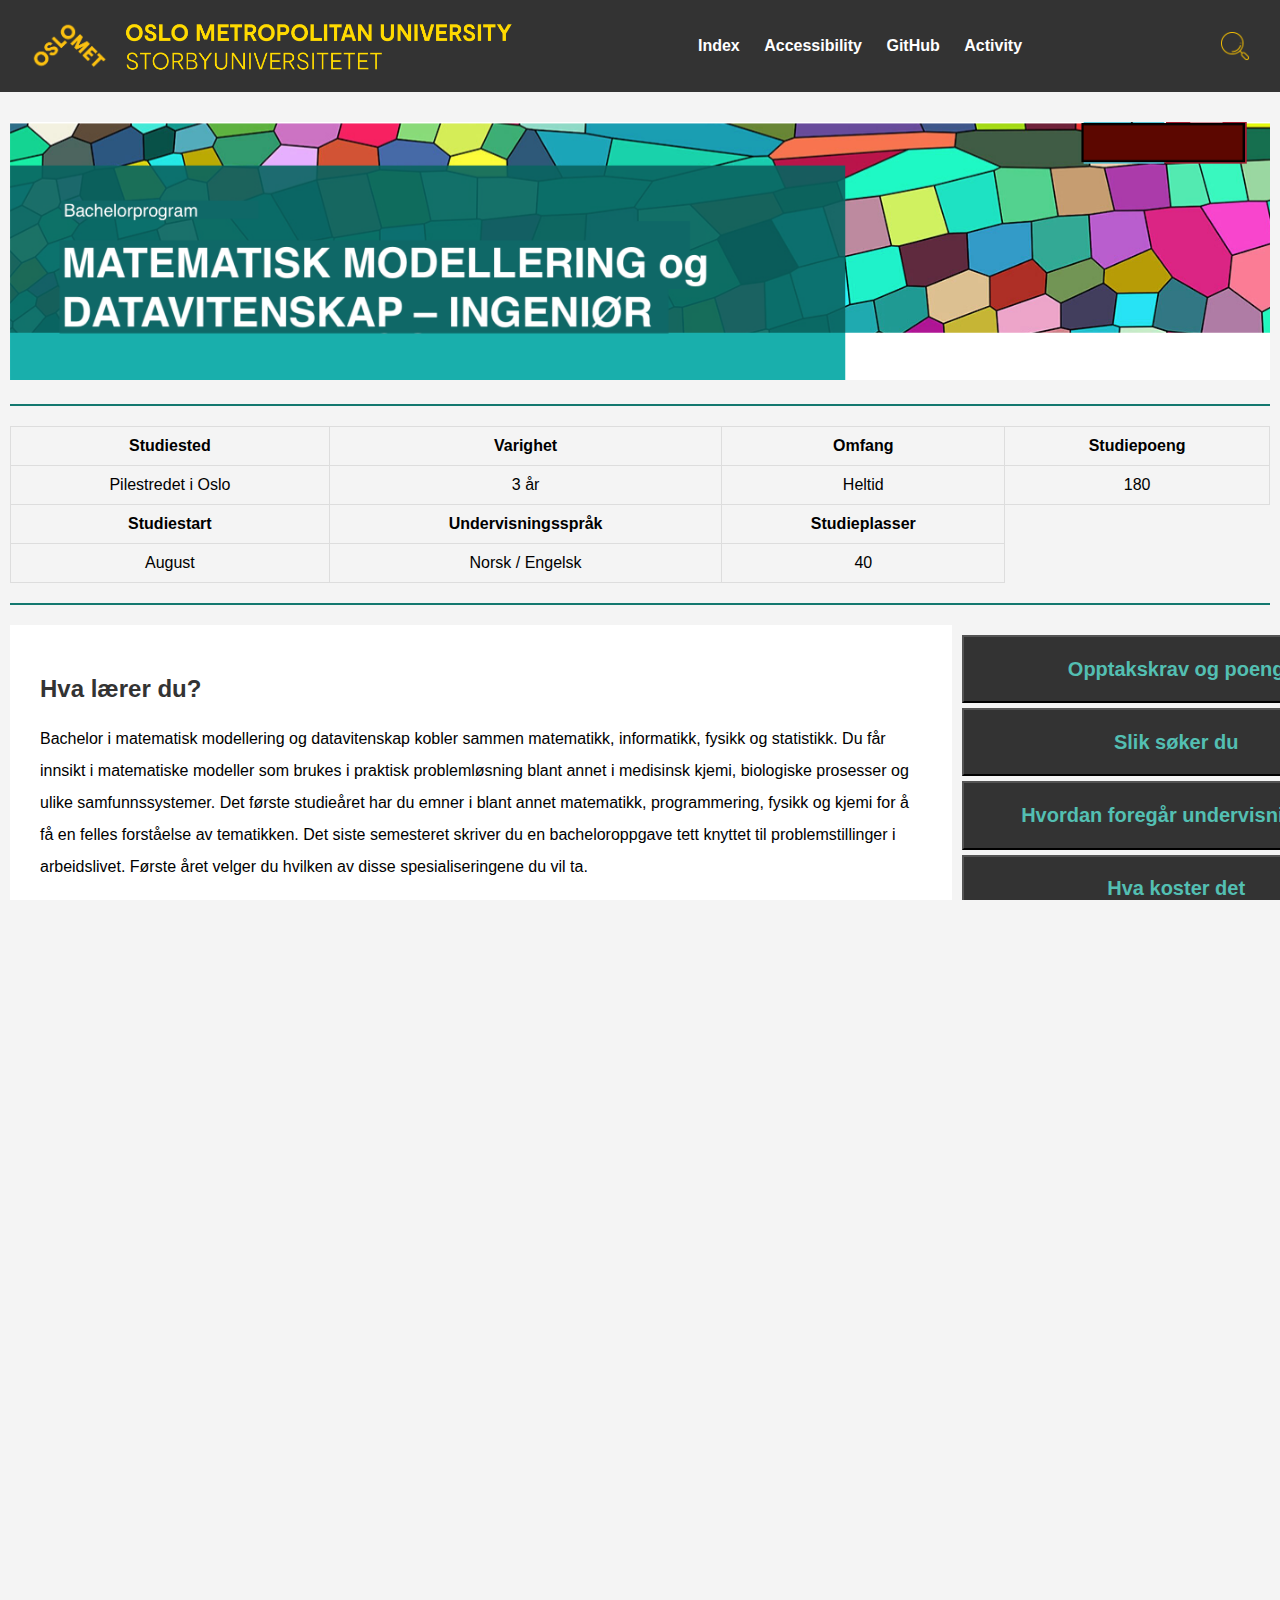
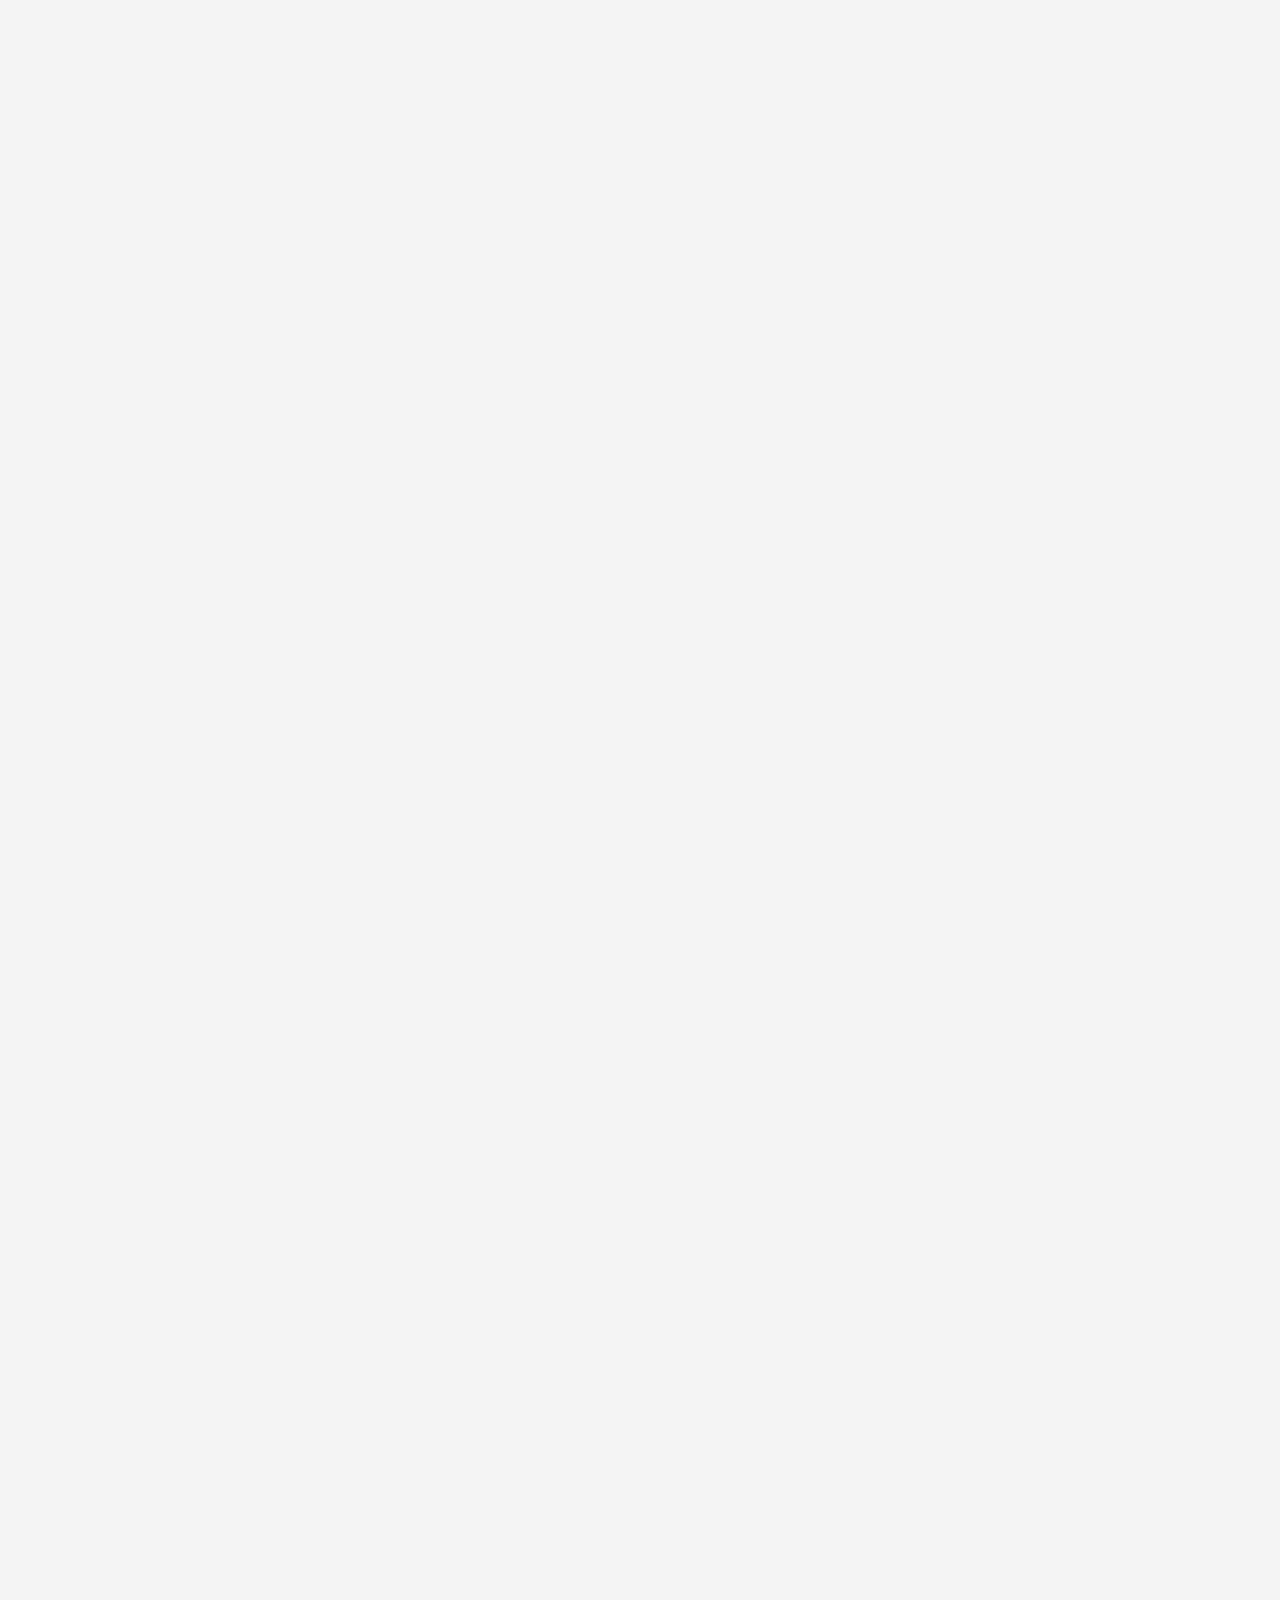
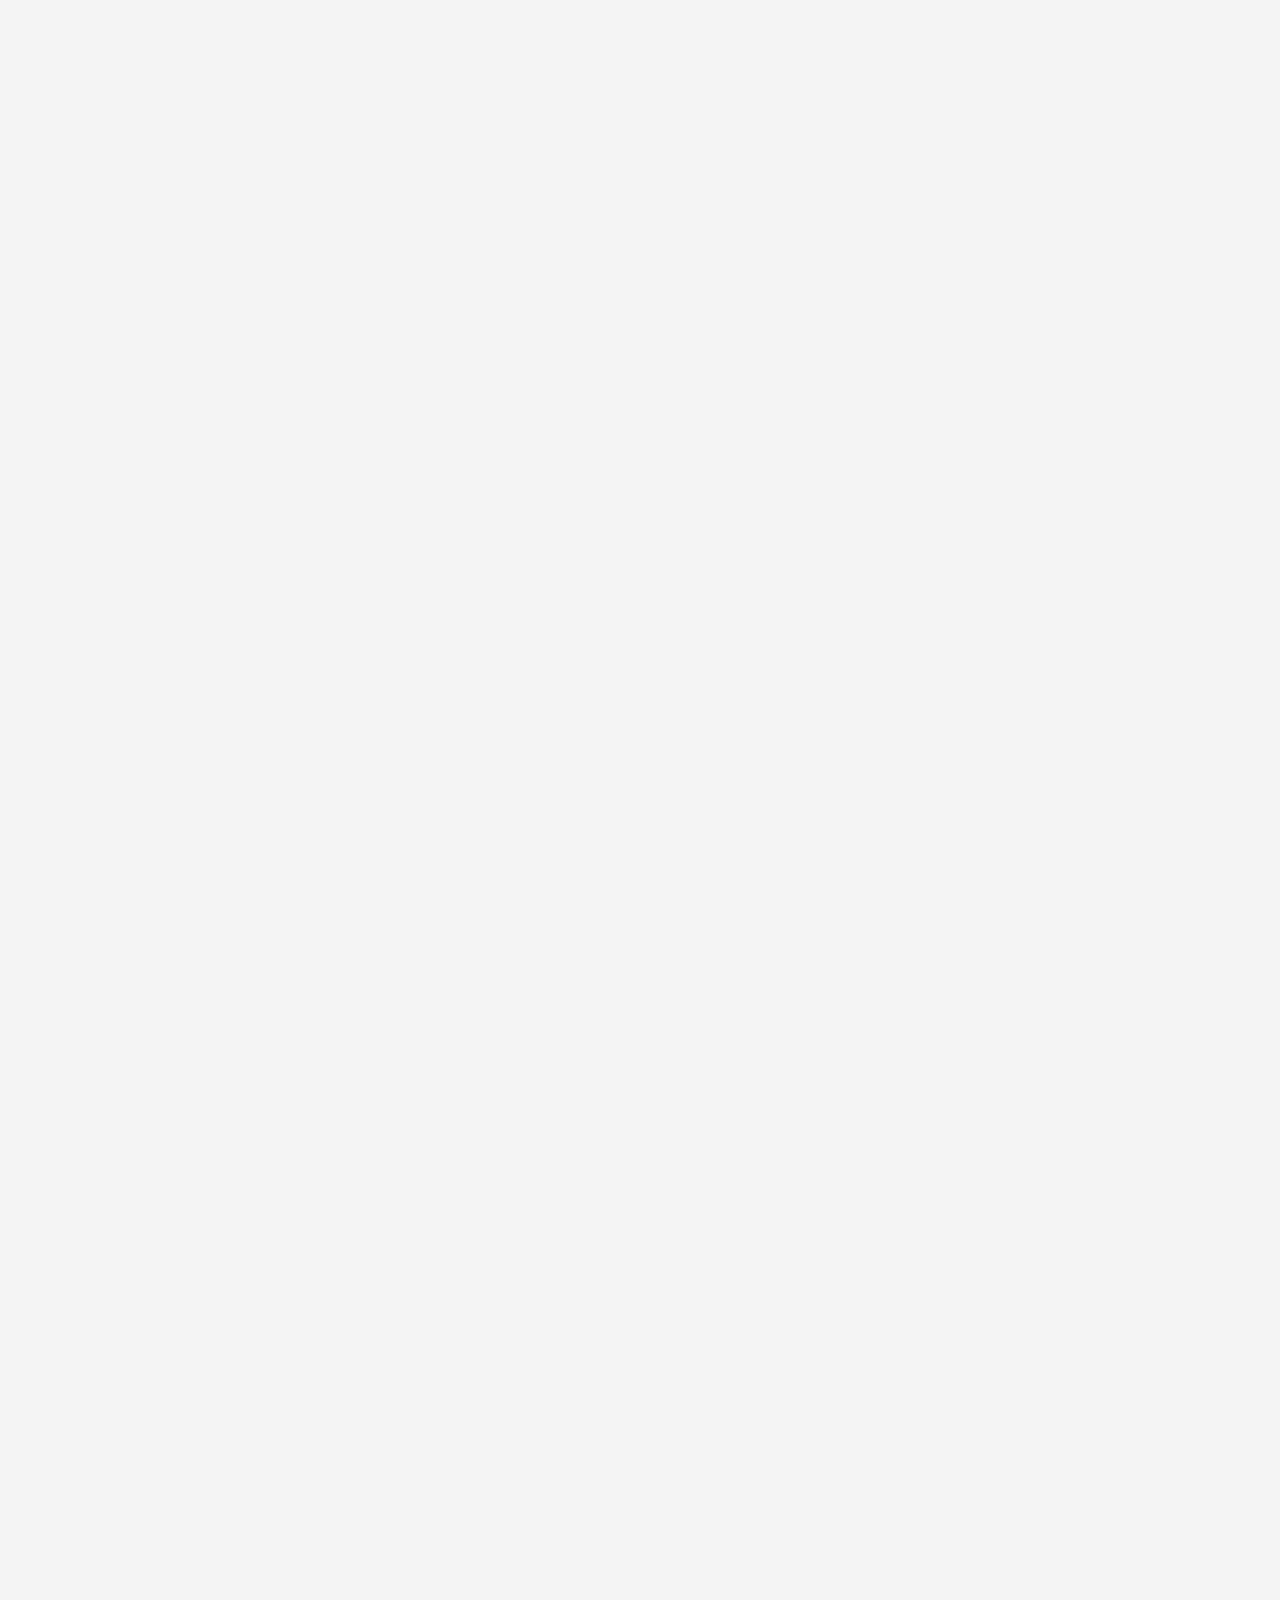
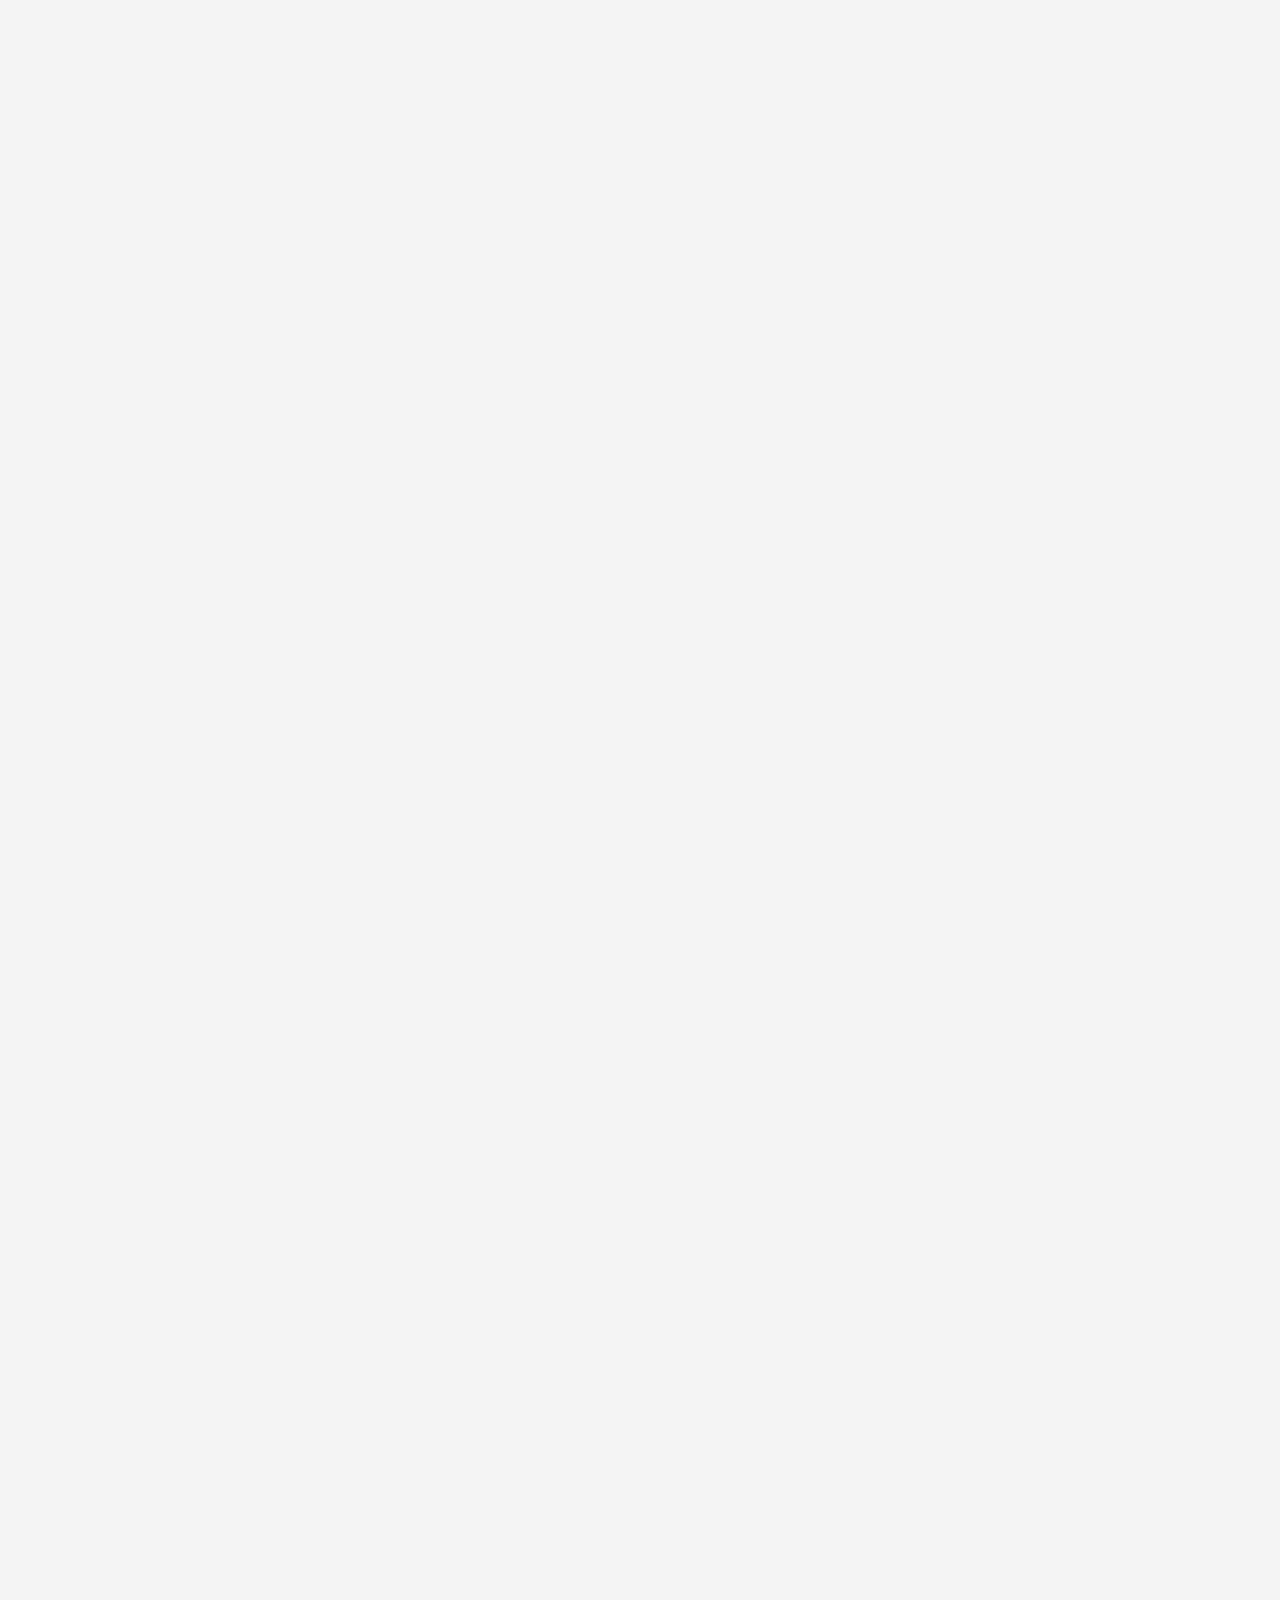
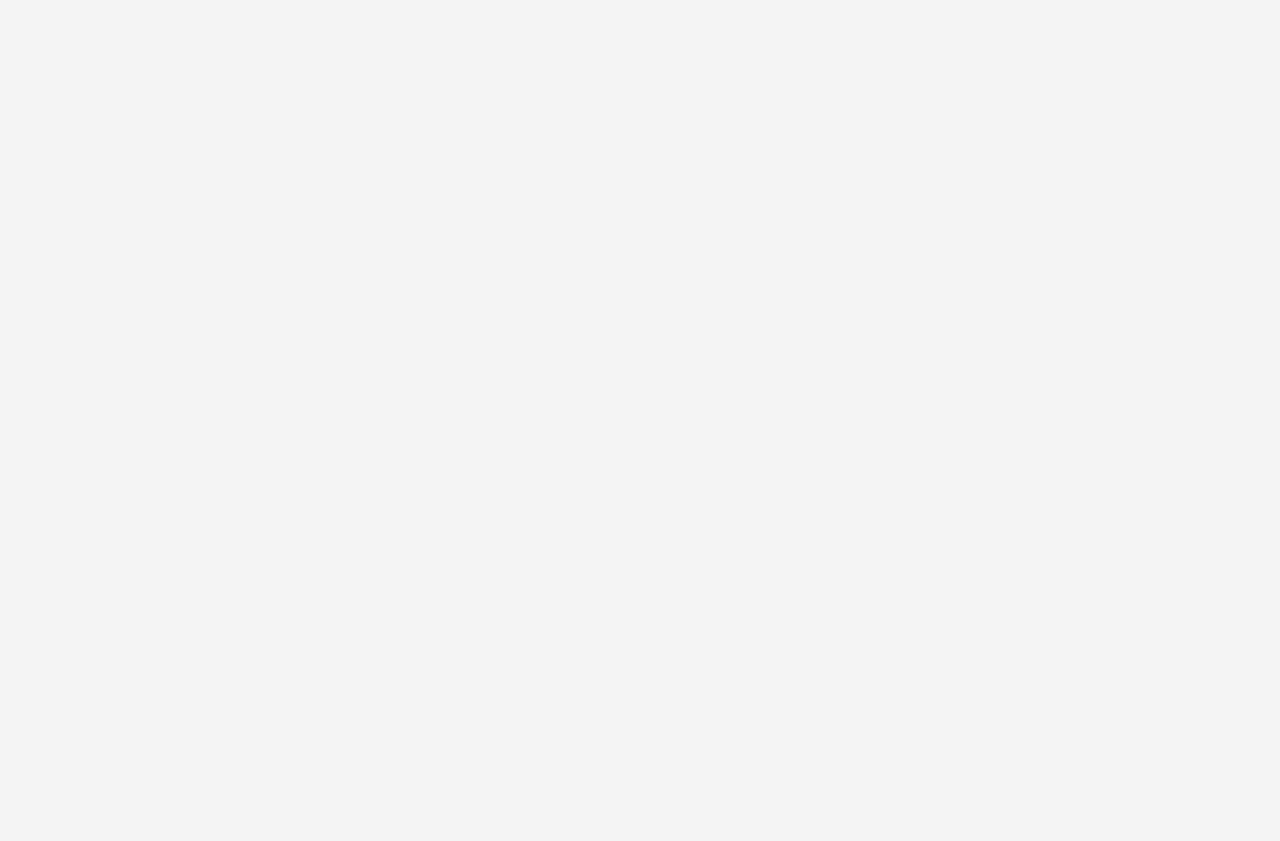
==== index.html @ e90a7381 "few changes- spørsmål om utdanning" ====
<!DOCTYPE html>
<html lang="en">

<head>
  <meta charset="UTF-8" />
  <meta name="viewport" content="width=device-width, initial-scale=1.0" />
  <title>Index | My Website</title>
  <link rel="stylesheet" href="styles.css" />
</head>

<body>
  <header>
    <img src="images/logo.png" alt="Oslomet logo" class="logo" />
    <img src="images/logo1.png" alt="Storbyuniversitet Oslomet" class="logo1" />
    <nav> 
      <ul>
        <li><a href="index.html">Index</a></li>
        <li><a href="about.html">Accessibility</a></li>
        <li><a href="services.html">GitHub</a></li>
        <li><a href="activity.html">Activity</a></li>
      </ul>
    </nav>

    <!-- Search button -->
  <a href="#search-popup" class="search-button">
    <img src="images/search.png" alt="Search" />
  </a>
  </header>
  <main>
    
    <div class="image-container"></div>
    <img src="images/IndexBilde1.png" alt="Index picture" class="IndexBilde1" /> <!-- Intro Bilde -->
  </div>

  <!-- Horizontal line between content boxes -->
<hr class="content-divider">

<!-- Table with decsription of the program -->
  <div class="table-container">
    <table>
      <tbody>
        <tr>
          <th>Studiested</th>
          <th>Varighet</th>
          <th>Omfang</th>
          <th>Studiepoeng</th>
        </tr>
        <tr>
          <td>Pilestredet i Oslo</td>
          <td>3 år</td>
          <td>Heltid</td>
          <td>180</td>
        </tr>
        <tr>
          <th>Studiestart</th>
          <th>Undervisningsspråk</th>
          <th>Studieplasser</th>
         
        </tr>
        <tr>
          <td>August</td>
          <td>Norsk / Engelsk</td>
          <td>40</td>
          
        </tr>
      </tbody>
    </table>
  </div>

  <!-- Horizontal line between content boxes -->
<hr class="content-divider">

<!-- Trying flex for content in main -->
<div class="flex-wrapper">


  <!-- 70% content area on the left -->

  <div class="content-left">
    <div class="content-box">
      <h2>Hva lærer du?</h2>
      <p>Bachelor i matematisk modellering og datavitenskap kobler sammen matematikk, informatikk, fysikk og statistikk.  
        Du får innsikt i matematiske modeller som brukes i praktisk problemløsning blant annet i medisinsk kjemi, biologiske prosesser og ulike samfunnssystemer. 
        Det første studieåret har du emner i blant annet matematikk, programmering, fysikk og kjemi for å få en felles forståelse av tematikken.
        Det siste semesteret skriver du en bacheloroppgave tett knyttet til problemstillinger i arbeidslivet.
        Første året velger du hvilken av disse spesialiseringene du vil ta.</p>
    </div>
    <div class="content-box">
      <h2>Statistiske og datadrevne metoder</h2>
      <p>Du lærer om hvordan du kan bruke målte data koblet med datadrevne og statistiske metoder til å gjøre beregninger, for eksempel av fremtidige strømpriser. <br>
        Du lærer hvordan du kan løse komplekse og sammensatte problemer, og utforske høydimensjonale datatyper. Moderne metoder innen maskinlæring og kunstig intelligens står sentralt.</p>
    </div>
    
    <!-- Add more content as needed -->
    <div class="content-box">
      <h2>Vitenskapelige beregninger</h2>
      <p>Du lærer å lage effektive algoritmer, datastrukturer og kildekoder for å løse matematiske og fysiske problemer med numeriske metoder. <br>
        Du lærer å utvikle kildekode og metodikk knyttet til medisinsk teknologi, biologiske prosesser og annet.
        </p>
    </div>

    <div class="content-box">
    <h2>Matematikk og fysikk</h2>
      <p>Du utforsker algebraiske strukturer, blant annet knyttet til dyp læring og kunstig intelligens.<br>
        Du lærer differensialgeometri på flater, gruppeteori og kodeteori; matematiske strukturer, representasjonsteori og kategoriteori.
        I fysikk lærer du om termodynamikk og statistisk fysikk.
      </p>
      <p><a href="https://student.oslomet.no/en/studier/-/studieinfo/programplan/HINGMAMO/2024/HØST" target="_blank">Se programplan på student.oslomet.no</a>.</p>
    </div>

    <!-- Horizontal line between content boxes -->
<hr class="content-divider">

    <div class="content-box">
      <h2>Hva kan du jobbe som?</h2>
      <p>Med dette studiet får du IT-kompetanse som er etterspurt i arbeidslivet, særlig om du velger spesialiseringene vitenskapelige beregninger eller statistiske og datadrevne metoder.<br><br>
        Spesialiseringen i matematikk og fysikk retter seg mer mot videre studier, men også her får du etterspurt kompetanse i arbeidslivet etter bachelorstudiet.<br><br>
        Matematisk modellering og datavitenskap blir stadig viktigere som basisgrunnlag, i for eksempel beregninger knyttet til klima, forsikring og finans, og datadrevne metoder for verdiskaping.<br><br>
        Datadrevne metoder og maskinlæring er i dag svært mye brukt i arbeidslivet.
        </p>
    </div>
<!-- Horizontal line between content boxes -->
<hr class="content-divider">


<!--Tabell for studiets oppbygging-->
<div class="content-box">
  <h2>Studiets oppbygging</h2>
  <table class="tableStudietsOppbygging">
    <tbody>
        <tr>
         <td></td>
         <td class="studiepoeng" colspan="1">10 studiepoeng</td>
         <td class="studiepoeng"colspan="1">10 studiepoeng</td>
         <td class="studiepoeng" colspan="2">5 studiepoeng</td>
       </tr>
       <tr> 
         <td class="semester">1. semester</td>
         <td class="oblig" colspan="1"><a href="https://student.oslomet.no/en/studier/-/studieinfo/emne/DAPE1300/2024/H%C3%98ST">DAPE1300<br><br><i><b>Matematikk</i></b></a></td>
         <td class="oblig" colspan="1"><a href="https://student.oslomet.no/en/studier/-/studieinfo/emne/DAPE1400/2024/H%C3%98ST">DAPE1400<br><br><i><b>Programmering</i></b></a></td>
         <td colspan="1"><a href="https://student.oslomet.no/en/studier/-/studieinfo/emne/DATA1100/2024/H%C3%98ST">DATA1100<br><br><i><b>Teknologi og samfunn for programmerere</i></b></a></td>
        <td class="sisterad" colspan="1"><a href="https://student.oslomet.no/en/studier/-/studieinfo/emne/MAMO1100/2024/H%C3%98ST">MAMO1100<br><br><i><b>Innføring i modeller og beregninger</i></b></a></td>
      </tr>
      <tr> 
        <td class="semester">2. semester</td>
        <td class="oblig" colspan="1"><a href="https://student.oslomet.no/en/studier/-/studieinfo/emne/DAFE1000/2024/H%C3%98ST">DAFE1000<br><br><i><b>Matematikk 1000</i></b></a></td>
        <td class="oblig" colspan="1"><a href="https://student.oslomet.no/en/studier/-/studieinfo/emne/DAPE2101/2024/H%C3%98ST">DAPE2101<br><br><i><b>Fysikk og kjemi</i></b></a></td>
        <td class="oblig" colspan="2"><a href="https://student.oslomet.no/en/studier/-/studieinfo/emne/DATA1500/2024/H%C3%98ST">DATA1500<br><br><i><b>Databaser</i></b>*<br><br>* - 10 studiepoeng</a></td>
      </tr>
      <tr> 
        <td class="semester">3. semester</td>
        <td class="oblig" colspan="1"><a href="https://student.oslomet.no/en/studier/-/studieinfo/emne/DAPE2000/2024/H%C3%98ST">DAPE2000<br><br><i><b>Matematikk 2000 med statistikk</i></b></a></td>
        <td class="oblig" colspan="1"><a href="https://student.oslomet.no/en/studier/-/studieinfo/emne/MAMO2100/2024/H%C3%98ST">MAMO21000<br><br<i><b>Moderne fysikk</i></b></a></td>
       <td class="freeSubject" colspan="2">Enmegruppe</td>
      </tr>
      <tr> 
        <td class="semester">4. semester</td>
        <td class="oblig" colspan="1"><a href="https://student.oslomet.no/en/studier/-/studieinfo/emne/DAVE3705/2024/H%C3%98ST">DAVE3705<br><br><i><b>Matematikk 4000</i></b></a></td>
        <td class="freeSubject" colspan="1">Emnegruppe</td>
        <td class="freeSubject" colspan="2">Emnegruppe</td>
      </tr>
      <tr>
        <td class="semester">5. semester</td>
        <td class="oblig" colspan="1"><a href="https://student.oslomet.no/en/studier/-/studieinfo/emne/DAVE3700/2024/H%C3%98ST">DAVE3700<br><br><i><b>Matematikk 3000</i></b></a></td>
        <td class="freeSubject" colspan="1">Emnegruppe</td>
        <td class="freeSubject" colspan="2">Emnegruppe</td>
     </tr>
        <tr> 
            <td class="semester">6. semester</td>
            <td class="oblig" colspan="2"><a href="https://student.oslomet.no/en/studier/-/studieinfo/emne/DATA3900/2024/H%C3%98ST">DATA3900<br><br><i><b>Bacheloroppgave</i></b>**<br><br>** - 20 studiepoeng</a></td>
            <td class="freeSubject" colspan="2">Emnegruppe</td>
         </tr>   
    </tbody>
</table>
<div class="content-box">
  <h3>Emnegruppe: Matematikk og fysikk</h3>
  <table class="tableStudietsOppbygging">
    <tbody>
      <tr>
        <td></td>
        <td class="studiepoeng" colspan="1">10 studiepoeng</td>
        <td class="studiepoeng"colspan="1">10 studiepoeng</td>
        <td class="studiepoeng" colspan="1">10 studiepoeng</td>
        <td class="studiepoeng"colspan="1">10 studiepoeng</td>
        <td class="studiepoeng" colspan="1">10 studiepoeng</td>
      </tr>
      <tr>
        <td class="semester">3. semester</td>
        <td class="oblig" colspan="1"><a href="https://student.oslomet.no/en/studier/-/studieinfo/emne/MAMO2300/2024/H%C3%98ST">MAMO2300<br><br><i><b></b>Lineær algebra og introduksjon til gruppeteori</i></b></a></td>
        <td></td>
        <td></td>
        <td></td>
        <td></td>
      </tr>
      <tr>
        <td class="semester">4. semester</td>
        <td class="oblig" colspan="1"><a href="https://student.oslomet.no/en/studier/-/studieinfo/emne/MAMO2400/2024/H%C3%98ST">MAMO2400<br><br><i><b></b>Termodynamikk og statistisk fysikk</i></b></a></td>
        <td class="oblig" colspan="1"><a href="https://student.oslomet.no/en/studier/-/studieinfo/emne/MAMO2500/2024/H%C3%98ST">MAMO2500<br><br><i><b></b>Symmetrier og algebraiske strukturer</i></b></a></td>
        <td></td>
        <td></td>
        <td></td>
      </tr>
      <tr>
        <td class="semester">5. semester</td>
        <td class="oblig" colspan="1"><a href="https://student.oslomet.no/en/studier/-/studieinfo/emne/MAMO3300/2024/H%C3%98ST">MAMO3300<br><br><i><b></b>Reell analyse</i></b></a></td>
        <td class="oblig" colspan="1"><a href="https://student.oslomet.no/en/studier/-/studieinfo/emne/MAMO37300/2024/H%C3%98ST">DATA3730<br><br><i><b></b>Introduksjon til IT-forskning</i></b></a></td>
        <td class="oblig" colspan="1"><a href="https://student.oslomet.no/en/studier/-/studieinfo/emne/DATA3800/2024/H%C3%98ST">DATA3800<br><br><i><b></b>Introduction to Data Science with Scripting</i></b></a></td>
        <td class="oblig" colspan="1"><a href="https://student.oslomet.no/en/studier/-/studieinfo/emne/ITPE3100/2024/H%C3%98ST">ITPE3100<br><br><i><b></b>Datasikkerhet</i></b></a></td>
        <td class="oblig" colspan="1"><a href="https://student.oslomet.no/en/studier/-/studieinfo/emne/MAMO3200/2024/H%C3%98ST">MAMO3200<br><br><i><b></b>Simulering og visualisering</i></b></a></td>
      </tr>
      <tr>
        <td class="semester">6. semester</td>
        <td class="oblig" colspan="1"><a href="https://student.oslomet.no/en/studier/-/studieinfo/emne/ADTS2310/2024/H%C3%98ST">ADTS2310<br><br><i><b></b>Testing av programvare</i></b></a></td>
        <td class="oblig" colspan="1"><a href="https://student.oslomet.no/en/studier/-/studieinfo/emne/DATA2410/2024/H%C3%98ST">DATA2410<br><br><i><b></b>Datanettverk og skytjenester</i></b></a></td>
        <td class="oblig" colspan="1"><a href="https://student.oslomet.no/en/studier/-/studieinfo/emne/DAVE3606/2024/H%C3%98ST">DAVE3606<br><br><i><b></b>Ressurseffektive programmer</i></b></a></td>
        <td class="oblig" colspan="1"><a href="https://student.oslomet.no/en/studier/-/studieinfo/emne/MAMO2200/2024/H%C3%98ST">MAMO2200<br><br><i><b></b>Avansert modellering og beregninger</i></b></a></td>
        <td></td>
      </tr>
    </tbody>
  </table>
</div>
<div class="content-box">
  <h3>Emnegruppe: Statistiske og datadrevne metoder</h3>
  <table class="tableStudietsOppbygging">
    <tbody>
      <tr>
        <td></td>
        <td class="studiepoeng" colspan="1">10 studiepoeng</td>
        <td class="studiepoeng"colspan="1">10 studiepoeng</td>
        <td class="studiepoeng" colspan="1">10 studiepoeng</td>
        <td class="studiepoeng"colspan="1">10 studiepoeng</td>
        <td class="studiepoeng" colspan="1">10 studiepoeng</td>
      </tr>
      <tr>
        <td class="semester">3. semester</td>
        <td class="oblig" colspan="1"><a href="https://student.oslomet.no/en/studier/-/studieinfo/emne/DATS2300/2024/H%C3%98ST">DATS2300<br><br><i><b></b>Algoritmer og datastrukturer</i></b></a></td>
        <td></td>
        <td></td>
        <td></td>
        <td></td>
      </tr>
      <tr>
        <td class="semester">4. semester</td>
        <td class="oblig" colspan="1"><a href="https://student.oslomet.no/en/studier/-/studieinfo/emne/MAMO3100/2024/H%C3%98ST">MAMO3100<br><br><i><b></b>Statistisk analyse</i></b></a></td>
        <td class="oblig" colspan="1"><a href="https://student.oslomet.no/en/studier/-/studieinfo/emne/ADSE3200/2024/H%C3%98ST">ADSE3200<br><br><i><b></b>Visualisering</i></b></a></td>
        <td class="oblig" colspan="1"><a href="https://student.oslomet.no/en/studier/-/studieinfo/emne/MAMO2200/2024/H%C3%98ST">MAMO2200<br><br><i><b></b>Avansert modellering og beregninger</i></b></a></td>
        <td></td>
        <td></td>
      </tr>
      <tr>
        <td class="semester">5. semester</td>
        <td class="oblig" colspan="1"><a href="https://student.oslomet.no/en/studier/-/studieinfo/emne/DAVE3625/2024/H%C3%98ST">DAVE3625<br><br><i><b></b>Introduksjon til Kunstig Intelligens</i></b></a></td>
        <td class="oblig" colspan="1"><a href="https://student.oslomet.no/en/studier/-/studieinfo/emne/DATA3730/2024/H%C3%98ST">DATA3730<br><br><i><b></b>Introduksjon til IT-forskning</i></b></a></td>
        <td class="oblig" colspan="1"><a href="https://student.oslomet.no/en/studier/-/studieinfo/emne/DATA3750/2024/H%C3%98ST">DATA3750<br><br><i><b></b>Anvendt kunstig intelligens og data science prosjekt</i></b></a></td>
        <td class="oblig" colspan="1"><a href="https://student.oslomet.no/en/studier/-/studieinfo/emne/ITPE3100/2024/H%C3%98ST">ITPE3100<br><br><i><b></b>Datasikkerhet</i></b></a></td>
        <td class="oblig" colspan="1"><a href="https://student.oslomet.no/en/studier/-/studieinfo/emne/MAMO3200/2024/H%C3%98ST">MAMO3200<br><br><i><b></b>Simulering og visualisering</i></b></a></td>
      </tr>
      <tr>
        <td class="semester">6. semester</td>
        <td class="oblig" colspan="1"><a href="https://student.oslomet.no/en/studier/-/studieinfo/emne/ADTS2310/2024/H%C3%98ST">ADTS2310<br><br><i><b></b>Testing av programvare</i></b></a></td>
        <td class="oblig" colspan="1"><a href="https://student.oslomet.no/en/studier/-/studieinfo/emne/DATA2410/2024/H%C3%98ST">DATA2410<br><br><i><b></b>Datanettverk og skytjenester</i></b></a></td>
        <td class="oblig" colspan="1"><a href="https://student.oslomet.no/en/studier/-/studieinfo/emne/DAVE3606/2024/H%C3%98ST">DAVE3606<br><br><i><b></b>Ressurseffektive programmer</i></b></a></td>
        <td></td>
        <td></td>
      </tr>
    </tbody>
  </table>
</div>
<div class="content-box">
  <h3>Emnegruppe: Vitenskapelige beregninger</h3>
  <table class="tableStudietsOppbygging">
    <tbody>
      <tr>
        <td></td>
        <td class="studiepoeng" colspan="1">10 studiepoeng</td>
        <td class="studiepoeng"colspan="1">10 studiepoeng</td>
        <td class="studiepoeng" colspan="1">10 studiepoeng</td>
        <td class="studiepoeng"colspan="1">10 studiepoeng</td>
        <td class="studiepoeng" colspan="1">10 studiepoeng</td>
      </tr>
      <tr>
        <td class="semester">3. semester</td>
        <td class="oblig" colspan="1"><a href="https://student.oslomet.no/en/studier/-/studieinfo/emne/DATS2300/2024/H%C3%98ST">DATS2300<br><br><i><b></b>Algoritmer og datastrukturer</i></b></a></td>
        <td></td>
        <td></td>
        <td></td>
        <td></td>
      </tr>
      <tr>
        <td class="semester">4. semester</td>
        <td class="oblig" colspan="1"><a href="https://student.oslomet.no/en/studier/-/studieinfo/emne/DAVE3606/2024/H%C3%98ST">DAVE3606<br><br><i><b></b>Ressurseffektive programmer</i></b></a></td>
        <td class="oblig" colspan="1"><a href="https://student.oslomet.no/en/studier/-/studieinfo/emne/MAMO2200/2024/H%C3%98ST">MAMO2200<br><br><i><b></b>Avansert modellering og beregninger</i></b></a></td>
        <td></td>
        <td></td>
        <td></td>
      </tr>
      <tr>
        <td class="semester">5. semester</td>
        <td class="oblig" colspan="1"><a href="https://student.oslomet.no/en/studier/-/studieinfo/emne/MAMO3200/2024/H%C3%98ST">MAMO3200<br><br><i><b></b>Simulering og visualisering</i></b></a></td>
        <td class="oblig" colspan="1"><a href="https://student.oslomet.no/en/studier/-/studieinfo/emne/DATA3730/2024/H%C3%98ST">DATA3730<br><br><i><b></b>Introduksjon til IT-forskning</i></b></a></td>
        <td class="oblig" colspan="1"><a href="https://student.oslomet.no/en/studier/-/studieinfo/emne/ITPE3100/2024/H%C3%98ST">ITPE3100<br><br><i><b></b>Datasikkerhet</i></b></a></td>
        <td class="oblig" colspan="1"><a href="https://student.oslomet.no/en/studier/-/studieinfo/emne/MAMO2300/2024/H%C3%98ST">MAMO2300<br><br><i><b></b>Lineær algebra og introduksjon til gruppeteori</i></b></a></td>
        <td class="oblig" colspan="1"><a href="https://student.oslomet.no/en/studier/-/studieinfo/emne/MAMO3300/2024/H%C3%98ST">MAMO3300<br><br><i><b></b>Reell analyse</i></b></a></td>
      </tr>
      <tr>
        <td class="semester">6. semester</td>
        <td class="semester" colspan="1"><a href="https://student.oslomet.no/en/studier/-/studieinfo/emne/ADSE3200/2024/H%C3%98ST">ADSE3200<br><br><i><b></b>Visualisering</i></b></a></td>
        <td class="oblig" colspan="1"><a href="https://student.oslomet.no/en/studier/-/studieinfo/emne/ADTS2310/2024/H%C3%98ST">ADTS2310<br><br><i><b></b>Testing av programvare</i></b></a></td>
        <td class="oblig" colspan="1"><a href="https://student.oslomet.no/en/studier/-/studieinfo/emne/DATA2410/2024/H%C3%98ST">DATA2410<br><br><i><b></b>Datanettverk og skytjenester</i></b></a></td>
        <td class="oblig" colspan="1"><a href="https://student.oslomet.no/en/studier/-/studieinfo/emne/MAMO2500/2024/H%C3%98ST">MAMO2500<br><br><i><b></b>Symmetrier og algebraiske strukturer</i></b></a></td>
        <td></td>
      </tr>
    </tbody>
  </table>
</div>
    <!-- Horizontal line between content boxes -->
<hr class="content-divider">

<div class="question box">
      <h2>Spørsmål om utdanningen?</h2>
      <p><a href="https://www.oslomet.no/kontaktskjema#Jeg%20vil%20bli%20student" class="question-link">Har du spørsmål om utdanningen, kontakt oss gjennom vårt kontaktskjema.</a></p>
    </div>
<!-- Horizontal line between content boxes -->
<hr class="content-divider">
    <div class="content-box faglig-leder">
      <h2>Faglig leder</h2>
      <div class="contact-container">
        <img src="images/contact-image.jpeg" alt="Kristoffer Herland Hellton" class="contact-image" />
        <div class="contact-info">
          <h3><a href="https://www.oslomet.no/om/ansatt/krhel3944/">Kristoffer Herland Hellton</a></h3>
          <p>førsteamanuensis</p>
          <p>+47 672 37 240 | <a href="https://outlook.live.com/mail/0/deeplink/compose?mailtouri=mailto%3Apost%40oslomet.no">kristoffer.hellton@oslomet.no</a></p>
        </div>
      </div> 
    </ul>    
    </div>

    <!-- Horizontal line between content boxes -->
<hr class="content-divider">

<!--Studenthistorie-->
<div class="content-container">
  <div class="text-box">
      <h3>
      <a href="https://www.oslomet.no/studier/studenthistorier?student_story=147">Teknologi og design<br>
      </a>
      </h3>
      <a href="https://www.oslomet.no/studier/studenthistorier/spa-fremtiden-matematikk-datavitenskap">
        <h2>Spå fremtiden med matematikk og datavitenskap</h2>
        <p>Har du lyst til å finne ut hva som vil skje i fremtiden? Lær å bruke verktøy for å forutsi alt fra været og strømprisene til utviklingen i boligmarkedet.</p>
      </a>
  </div>
  <div class="image-container">
    <a href="https://www.oslomet.no/studier/studenthistorier/spa-fremtiden-matematikk-datavitenskap">
      <img src="images/studenthistorier.jpg" alt="Picture of two studets">
    </a>
  </div>
</div>

  <!--Du er kanskje også interessert i disse?-->
  <div class="interessert-liste">
    <h2>Du er kanskje også interessert i disse?</h2>
    <ul>
      <li><a href="https://www.oslomet.no/studier/tkd/anvendt-datateknologi"><p>Anvendt datateknologi</p><br>Bachelorprogram | 3 år | Pilestredet i Oslo | Heltid</a></li>
      <li><a href="https://www.oslomet.no/studier/tkd/bioteknologi-kjemiingenior"><p>Bioteknologi- og kjemiingeniør</p><br>Bachelorprogram | 3 år | Pilestredet i Oslo | Heltid</a></li>
      <li><a href="https://www.oslomet.no/studier/tkd/byggingenior"><p>Byggingeniør</p><br>Bachelorprogram | 3 år | Pilestredet i Oslo | Heltid</a></li>
      <li><a href="https://www.oslomet.no/studier/tkd/dataingenior"><p>Dataingeniør</p><br>Bachelorprogram | 3 år | Pilestredet i Oslo | Heltid</a></li>
      <li><a href="https://www.oslomet.no/studier/tkd/elektronikkingenior"><p>Elektronikkingeniør</p><br>Bachelorprogram | 3 år | Pilestredet i Oslo | Heltid</a></li>
      <li><a href="https://www.oslomet.no/studier/tkd/informasjonsteknologi"><p>Informasjonsteknologi</p><br>Bachelorprogram | 3 år | Pilestredet i Oslo | Heltid</a></li>
      <li><a href="https://www.oslomet.no/studier/tkd/maskiningenior"><p>Maskiningeniør</p><br>Bachelorprogram | 3 år | Pilestredet i Oslo | Heltid</a></li>
      <li><a href="https://www.oslomet.no/studier/tkd/tre-termin-ingenior"><p>Tre-terminsordning til ingeniørutdanning</p><br>Bachelorprogram | 3 år | Pilestredet i Oslo | Heltid</a></li>
    </ul>
  </div>
</div>
</div>

<!-- 40% content area on the right for future content -->
   
<div class="content-right">

  <!-- Clickable boxes to the right -->
<!--Opptakskrav og poeng-->
  <button class="clickable-box" onclick="toggleContent(0)">
    <h2>Opptakskrav og poeng</h2>
  </button>
<div class="content" id="content1">
    <p>
      For å søke på dette programmet må du ha:<br>
      <ul>
      <il>&bull; <a href="https://www.samordnaopptak.no/info/opptak/opptak-uhg/ target=_blank">Generell studiekompetanse (samordnaopptak.no)</a> eller <a href="https://www.oslomet.no/studier/soknad-og-opptak/realkompetanse/realkompetanse-ingenior" target="_blank">oppfylle kravene til realkompetanse </a></il> <br><br>
        <il>&bull; Matematikk R1 og R2</il> <br><br>
          <il>&bull; Fysikk 1</il> <br>
      </ul>
      Det kan være konkurranse om plassene. Ved forrige opptak kom alle kvalifiserte søkere inn.<br>
      Hvis du mangler generell studiekompetanse eller enkelte fag fra videregående skole, kan du søke på dette studiet om du har <a href="https://www.oslomet.no/studier/tkd/forkurs-ingenior"> bestått ettårig forkurs for ingeniørutdanning.</a></p>
</div>
<!--Slik søker du-->
<button class="clickable-box" onclick="toggleContent(1)">
    <h2>Slik søker du</h2>
</button>
<div class="content" id="content2">
    <p>Du søker på Samordna opptak med studiekode 215&nbsp;503:<br>  <!-- non-breaking space (&nbsp;) -->
      <ul>
        <il>&bull; 15. april: ordinær søknadsfrist </il> <br>
          <il>&bull; 1. mars: frist for enkelte søkere </il> <br>
      </ul>
      <a href="https://www.oslomet.no/studier/soknad-og-opptak/opptak-til-bachelor-aarsstudier">Mer om å søke på bachelor</a></p>
</div>
<!--Hvordan foregår undervisningen-->
<button class="clickable-box" onclick="toggleContent(2)">
  <h2>Hvordan foregår undervisningen</h2>
</button>
<div class="content" id="content3">
  <p>Undervisningen er en kombinasjon av:<br>
    <ul>
      <il>&bull; prosjektarbeid</il> <br>
      <il>&bull; workshop</il> <br>
        <il>&bull; presentasjoner</il> <br>
          <il>&bull; veiledninger</il> <br>
            <il>&bull; diskusjoner og refleksjoner</il> <br>
              <il>&bull; forelesninger</il> <br>
                <il>&bull; selvstudier</il> <br>
                  <il>&bull; gruppearbeid</il> <br>
                    <il>&bull; arbeidslivsrelevant bacheloroppgave </il> <br>
    </ul>
    For å gjennomføre studiet på normert tid, må du regne med å bruke om lag 40 timer per uke på studierelatert arbeid gjennom hele semesteret.</p>
</div>
<!--Hva koster det-->
<button class="clickable-box" onclick="toggleContent(3)">
<h2>Hva koster det</h2>
</button>
<div class="content" id="content4">
<p> <a href="https://student.oslomet.no/en/web/student/semester-fee">Du betaler en semesteravgift hvert semester (student.oslomet.no).</a> <br><br>
  <a href="https://student.oslomet.no/en/web/student/tuition-fees-for-international-students-from-outside-eu-eea">Er du internasjonal student fra utenfor EU og EØS, må du betale studieavgift (student.oslomet.no).</a> Det er mulig å søke om unntak for betaling av denne studieavgiften.
  </p>
</div>
<!--Utveksling-->
<button class="clickable-box" onclick="toggleContent(4)">
<h2>Utveksling</h2>
</button>
<div class="content" id="content5">
<p class="content-insideclickbox">Du kan dra på utveksling i femte semester.</p>
</div>
<!--Videre studiemuligheter ved OsloMet-->
<button class="clickable-box" onclick="toggleContent(5)">
<h2>Videre studiemuligheter ved OsloMet</h2>
</button>
<div class="content" id="content6">
<a href=https://www.oslomet.no/studier/tkd/anvendt-data-informasjonsteknologi target="_blank">
<table>
  <caption>Anvendt data- og informasjonsteknologi (ACIT)</caption>
  <tbody>
    <tr>
      <td>
        Masterprogram
      </td>
      <td>2 år</td>
      <td>Pilestredet i Oslo</td>
      <td>Heltid</td>
    </tr>
  </tbody>
</table>
</a>
</div>
</div>
<script src="script.js"></script>
    
<!-- Footer -->
</main>
<footer class="web-footer">
  <div class="newsletter">
    <h2> Hold deg oppdatert på hva som skjer på OsloMet.</h2>
        <a href="https://www.oslomet.no/nyhetsbrev" class="button">Abonner på vårt nyhetsbrev</a>
  </div>
  <hr class="footer-divider" />
  <div class="footer-content">
    <div class="footer-left">
      <img src="images/footer-oslomet.png" alt="Oslemet"><br>
        Postboks 4, St. Olavs plass<br> <!--Line break. sourse https://www.w3schools.com/html/html_paragraphs.asp-->
        0130 Oslo<br>
        Tlf.: 67 23 50 00<br>
        <a herf="https://www.oslomet.no/om/kontakt">Kontakt oss</a></p>
    </div>
    <hr>
    <div class="footer-middle">
    <a href="https://www.oslomet.no/en">English</a><br>
      <a href="https://www.oslomet.no/alumni">Aliumni</a><br>
      <a href="https://www.oslomet.no/om/ansatteoversikt">Ansatteoversikt</a><br>
      <a href="https://www.oslomet.no/om/arrangement/arrangementsoversikt">Arrangementsoversikt</a><br>
      <a href="https://www.oslomet.no/om/for-ansatte">For ansatte</a><br>
      <a href="https://www.oslomet.no/om/for-studenter">For studenter</a><br>
      <a href="https://www.oslomet.no/om/ledige-stillinger">Ledige stillinger</a><br>
      <a href="https://www.oslomet.no/om/personvernerklering-informasjonskapslar">Personvernerklæring og informasjonskapslar</a><br>
      <a href="https://www.oslomet.no/om/pressekontakt">Pressekontakt</a><br>
      <a href="https://www.oslomet.no/om/tilgjengelegheitserklering">Tilgjengelegheitserklæring</a><br>
      <a href="https://www-admin.oslomet.no/admin/view/content/58148">Admin</a><br>
    </div>
    <div class="footer-socialmedia">
      <a href="https://www.facebook.com/oslomet/"><img src="images/icon-facebook.png" alt="Facebook"></a><br>
      <a href="https://x.com/i/flow/login?redirect_after_login=%2Foslomet"><img src="images/icon-twitter.png" alt="X(Twitter)"></a><br>
      <a href="https://no.linkedin.com/school/oslomet/"><img src="images/icon-linkedin.png" alt="LinkedIn"></a><br>
      <a href="https://www.instagram.com/oslomet/?hl=nb"><img src="images/icon-instagram.png" alt="Instagram"></a>
    </div>
    </div>
</footer>
</body>
</html>
---- styles.css ----
/* styles.css */

/* Ensure that the body and html elements take up the full height */
html, body {
  height: 100%; /* Full height for body and html */
  margin: 0; /* Remove default margin */
  overflow-x: hidden; 
}

body {
  display: flex; /* Use flexbox layout */
  flex-direction: column; /* Stack children vertically */
  font-family: Arial, sans-serif;
  background-color: #f4f4f4;
  }
  
  header {
    background-color: #333;
    color: #fff;
    padding: 15px 30px;
    display: flex;
    justify-content: center;
    align-items: center;
    position: relative; /* Allows absolute positioning for the logo */
    height: 80px; /* Adjust the header height as needed */
  }
  .header-images {
    display: inline-block; /* Allow images to be inline */
    position: absolute;
    left: 30px;
    top: 50%;
    transform: translateY(-50%); /* Center vertically */
  }

  .logo {
    display: inline-block;
    width: 80px; /* Adjust size for the logo */
    height: auto; /* Maintain aspect ratio */
    margin-right: 10px; /* Space between the logo and extra image */
  }
  
  .logo1 {
    display: inline-block;
    width: 400px; /* Adjust size for the extra image */
    height: auto; /* Maintain aspect ratio */
  }
  nav {
    flex-grow: 1; /* Allow the navigation to take up remaining space */
    text-align: center; /* Center navigation items */
  }

  header h1 {
    margin: 0;
  }
  
  nav ul {
    list-style: none;
    padding: 0;
    margin: 0;
    text-align: center;
    font-weight: bold;
  }
  
  nav ul li {
    display: inline;
    margin-right: 20px;
  }
  
  nav ul li a {
    color: #fff;
    text-decoration: none;
  }
  /* Search Button */
  .search-container {
    display: flex;
    align-items: center;
    justify-content: center;
  }
  
  .search-button {
    background-color: #333;
    display: flex;
    align-items: center;
    justify-content: center;
    cursor: pointer;
    text-decoration: none;
  }

.search-button img {
  width: 30px; /* Adjust icon size */
  height: 30px;
}


  main {
    flex: 1; /* Allow main to grow and take available space */
    padding: 10px;
    text-align: left; 
  }

  .image-container {
    width: 100%; /* Full width of the main area */
    max-width: 1200px; /* Set a maximum width as needed */
    margin: 0 auto; /* Center the container */
  }

  .IndexBilde1 {
    width: 100%; /* Makes the image span the full width of the container */
    height: auto; /* Maintains the aspect ratio */
    max-height: 400px; /* Set a max height if needed, adjust as desired */
    object-fit: cover; /* Ensures the image covers the width without distortion */
    margin-top: 20px; /* Space above the image, adjust as needed */
  }
    
  /* Flex wrapper to create the 70%-30% layout Index */
.flex-wrapper {
  display: flex;
  max-width: 100%; /* Adjust as needed */
  height: 100%;
  margin: 0 auto; /* Center the layout */
  justify-content: space-between;
  box-sizing: border-box; 
}

/* Left section taking up 70% */
.content-left {
  flex: 0 0 70%;
  padding: 30px;
  background-color: #fff;
}
 /* Line between classes */
.content-divider {
  border: none;             /* Remove default border */
  border-top: 2px solid #13786f;  /* Define the line's style, thickness, and color */
  margin: 20px 0;           /* Space around the line */
  width: 100%;              /* Set width to fit the container */
}


/* Styling for INFO MAT table */
table {
  width: 100%; /* Full width of the container */
  border-collapse: collapse; /* Merge table borders */
  margin: 20px 0; /* Add some space above and below */
}

th, td {
  padding: 10px;
  border: 1px solid #ddd; /* Border around cells */
  text-align: center; /* Center-align text */
}

th {
  font-weight: bold;
}

/* Styling for content within the left box */


.content-box h2 {
  font-size: 1.5rem;
  color: #333;
  text-align: left; /* Aligns all text to the left */
}


.content-box p {
  font-family: Verdana, sans-serif;
  font-size: 1rem;
  color:#000;
  text-align: left; /* Aligns all text to the left */
  line-height: 2; /* Increase the line spacing between paragraphs */
}

/* Adjust faglig leder */

/* Style for the contact container to align image and text horizontally */
.content-box.faglig-leder .contact-container {
  display: flex;
  align-items: center; /* Vertically align image and text */
  gap: 20px; /* Space between the image and contact info */
}

/* Resize the contact image */
.content-box.faglig-leder .contact-image {
  width: 130px;  /* Resize the image */
  height: auto; /* Keep aspect ratio */
}

/* Style for the contact info */
.content-box.faglig-leder .contact-info table {
  margin: 0;  /* Remove default margins */
}

/* Optional: Style the table for better readability */

.content-box.faglig-leder h3, p{
  font-family: Verdana, Geneva, Tahoma, sans-serif;
  font-size: medium;
}
/* hyperlink to oslo met study */
a {
  color: black; /* Blue color for the link */
  text-decoration: underline; 
  text-decoration-thickness: 2px;
  text-decoration-color: black;
}

a:hover {
  text-decoration: underline; /* Adds an underline when the link is hovered */
  text-decoration-thickness: 3px;
  text-decoration-color: #53BFB2;

}

/* Right section taking up 40% */

.content-right {
  flex: 0 0 40%;
  padding: 10px;
}


.clickable-box {
  background-color:  #333;/* background for the clickable box */
  color: #53BFB2;
  padding: 4px;
  margin-bottom: 5px;
  cursor: pointer;
  border-radius: 0;
  text-align: center;
  width: 85%; 
}

.clickable-box:hover {
  background-color:  #334;
  color: rgb(141, 241, 231);
}
.content {
  display: none; /* Hidden initially */
  padding: 20px;
  background-color: #f8f9fa;
  margin-top: 10px;
  border-radius: 5px;
  border: 1px solid #ddd;
  width: 78%; 
  text-align: left;
  line-height: 2;
}

/* Styling for content text */
.content p {
  font-family: Verdana, sans-serif;
  font-size: 2rem;
  color: #000;
  text-align: left;
  line-height: 2;
  line-height: 2;
}
 /* END trying flex for main */


/* index page TABLE / ALL THE COURSES */
.tableStudietsOppbygging, .tableStudietsOppbygging tr, .tableStudietsOppbygging td {
  font-family: Verdana, sans-serif;
  border: 1px solid black;
  padding: 20px;
  text-align: center;
}
.tableStudietsOppbygging {
  width: 80%;
  border-collapse: collapse;
  clear: both;
  border: 1px solid black;
}
.tableStudietsOppbygging i{
  font-weight: 600;
}
.semester {
  width: 3%;
}

.freeSubject {
  background-color: rgb(114, 216, 206);
  width: 15%; 
}

.oblig {
  background-color:#ffffff;
  width: 15%; 
}
.sisterad {
  width: 5%;
}

a {
  color: #333(0, 0, 0);
  text-decoration: none;
}

.other-programms ul {
  list-style: none;
  padding: 0;
}

.other-programs li {
  padding: 8px;
  border: 1px solid #ccc;
  margin-bottom: 5px;
  cursor: pointer; /* forteller oss at den er interactive */
}

.other-programs li:hover {
  background-color: #e0e0e0ef; /* Hover effect */
}



/*Index-Interesseliste kilder: https://www.w3schools.com/css/css_list.asp */

.interessert-liste {
  font-family: Verdana, sans-serif;
  padding: 20px;
  width: 600px;
}
.interessert-liste h2{
  color: #333;
  margin-bottom: 20px;
}
.interessert-liste p{
  font-weight: bold;
  margin: 0%;
}
.interessert-liste ul{
  list-style-type: none;
  padding: 0;
  margin: 0;
}
.interessert-liste li{
  background-color: #ffffff;
  margin-bottom: 10px;
  padding: 10px;
  border: 1px solid #ccc;
  position: relative; 
}
.interessert-liste a{
  color: #000;
  text-decoration: none;
  display: block;
  width: 100%;
}
.interessert-liste a::after {
  content:">";
  position: absolute;
  right: 10px;
  top: 50%;
  transform: translateY(-50%);
}
.interessert-liste li:hover {
  transform: scale(1.05); 
  transform-origin: center; 
}

/*Index-footer*/
.web-footer {
  background-color: rgb(63, 190, 178); /* Yellow background */
  color: black; /* Text color */
  font-family: Verdana, sans-serif;
  padding: 70px 10%; /* Padding around the content for better spacing */
  box-sizing: border-box; /* Ensures padding doesn't affect the width */
  line-height: 2.0; 
}
.button {/*Shadow on hover button. Kilde: https://www.w3schools.com/css/css3_buttons.asp */
  background-color: #000000;
  border: none;
  color: #ffffff;
  padding: 15px 32px;
  text-align: center;
  display: inline-block;
  font-size: 16px;
  font-weight: bold;
  margin: 6px 2px;
  cursor: pointer;
} 
.button:hover {
  box-shadow: 0 10px 12px 0 rgba(0,0,0,0.24),0 10px 70px 0 rgba(0,0,0,0.19);
}
.newsletter a{/*no underline for the button*/
  text-decoration: none;
}
.footer-content a:hover {/*Underline on all clickable text in the footer except the button*/
  text-decoration: underline;
}
.footer-content a{/*bold letter on clickable text in the footer*/
  font-weight: bold;
  color: #171717;
}
.footer-divider {
  border: none;
  height: 1px;
  background-color: #000000; /* Black line */
  margin: 20px 0; /* Increased space around the line */
}
.footer-content {
  display: flex; /* Ensures that the footer content is a flex container */
  justify-content: space-between; /* Distributes space between footer-left, footer-middle and footer-socialmedia */
  align-items: center; /* Centers it vertically */
  text-align: left; /* Aligns the container to the left*/
  white-space: nowrap;/*makes sure it doesnt wrap if the content is long https://www.w3schools.com/cssref/pr_text_white-space.php*/
  margin: 0 5%; /* Margins on the side */
  flex-grow: 1; /* Allows each section to grow equally */
  margin: 0 20px; /* space between the sections */
  font-family: 'Gill Sans', 'Gill Sans MT', Calibri, 'Trebuchet MS', sans-serif;
  flex-basis: 40%; /* Footer containers change when i delete the flex-basis under!!!*/
}
.footer-left, .footer-middle {
  flex-basis: 40%; /* sets the main size for footer-left and footer-middle */
}
.footer-socialmedia { /*icon placement*/
  flex-basis: 40%; 
  text-align: center; 
}
.footer-socialmedia img { /* Adjust icon size */
  width: 50px; 
  height: 50px;
}
 
/* flex Layout for Images in Activity Page*/


.activity-page-wrapper .content-right .flex-item {
  display: flex;
  flex-direction: column; /* Stack the elements vertically */
  align-items: center; /* Center items */
  text-align: center;
  margin-bottom: 20px;
  width: 90%;
}

.activity-page-wrapper .content-right .flex-item a {
  display: flex;
  flex-direction: column; /* Stack image and h3 vertically */
  align-items: center;
  text-align: center;
  border: 1px solid #333; /* Black border for the clickable area */
  padding: 5px; /* Add spacing inside the box */
  background-color: white; /* White background */
  width: 90%;
  height: 300px;
  text-decoration: none; /* Remove underline from the link */
  box-sizing: border-box; /* Include padding in width calculation */
  transition: transform 0.2s, box-shadow 0.2s; /* Add transition for hover effects */
}

.activity-page-wrapper .content-right .flex-item a:hover {
  transform: scale(1.05); /* Slightly enlarge the box on hover */
  box-shadow: 0 4px 8px rgba(0, 0, 0, 0.2); /* Add shadow on hover */
}

.activity-page-wrapper .content-right .flex-item img {
  width: 85%;
  height: 85%;
  margin-bottom: 10px;
}

.activity-page-wrapper .content-right .flex-item h3 {
  font-size: 1.2rem;
  color: #333;
  margin: 0; /* Remove default margin */
}

.activity-page-wrapper .content-right .flex-item .text-box {
  margin-top: 25px;
  margin-bottom: 40px;
  margin-left: 30px;
  margin-right: 30px;
  font-size: 1rem;
  color: #555;
  text-align: center;
}

.kart-container {
  display: inline-block; /* Keeps the image and text as a block element */
  text-align: center; /* Centers the text under the image */
}

.kart {
  display: block; /* Ensures the image is on its own line */
  width: 500px; /* Adjust size */
  height: auto; /* Maintain aspect ratio */
  margin: 0 auto; /* Center the image within the container */
}

.kart-text {
  margin-top: 5px; /* Add some small spacing between the image and text */
  font-size: 0.5rem; /* Adjust text size as needed */
  font-family: Verdana, sans-serif;
  color: #555; /* Text color */
}
/*Studenthistorie tekst boks og bildet*/
.content-container {
  display: flex;
  align-items: stretch; 
  width: 100%; 
}

.text-box {
  background-color: #53BFB2; 
  padding: 20px;
  flex: 1; 
  margin: 0; 
  display: flex;
  flex-direction: column; 
  justify-content: center; 
}

.text-box a {
  color: black; 
  text-decoration: none; 
}

.text-box a:hover {
  text-decoration: underline; 
}

.image-container {
  flex: 1; 
  margin-left: 0; 
  overflow: hidden; 
}

.image-container img {
  width: 100%; 
  height: 100%; 
  object-fit: cover; 
  display: block;
}

.image-container:hover {
  transform: scale(1.05); 
  transform-origin: center; 
}
.content p{
  font-size: medium;
  color:#000000
}
.contact-image

/* Accessibility page*/

  .image {
    text-align: center;
    margin-bottom: 20px;
  }
  .image img {
    width: 100%;
    max-width: 200px;
    height: auto;
  }
  .image-access {
    display: grid;
    grid-template-columns: 1fr 1fr;
    gap: 20px;
    margin: 15px;
  }
  .image p {  /* under tekst for automated test*/
    font-size: 14px;
    color:#000;
  }

  footer {
    background-color: #333;
    color: #fff;
    text-align: center;
    padding: 10px 0;
    position: static; /* so the lower grid boxes are not behind footer */
    width: 100%;
    bottom: 0;
    
  }
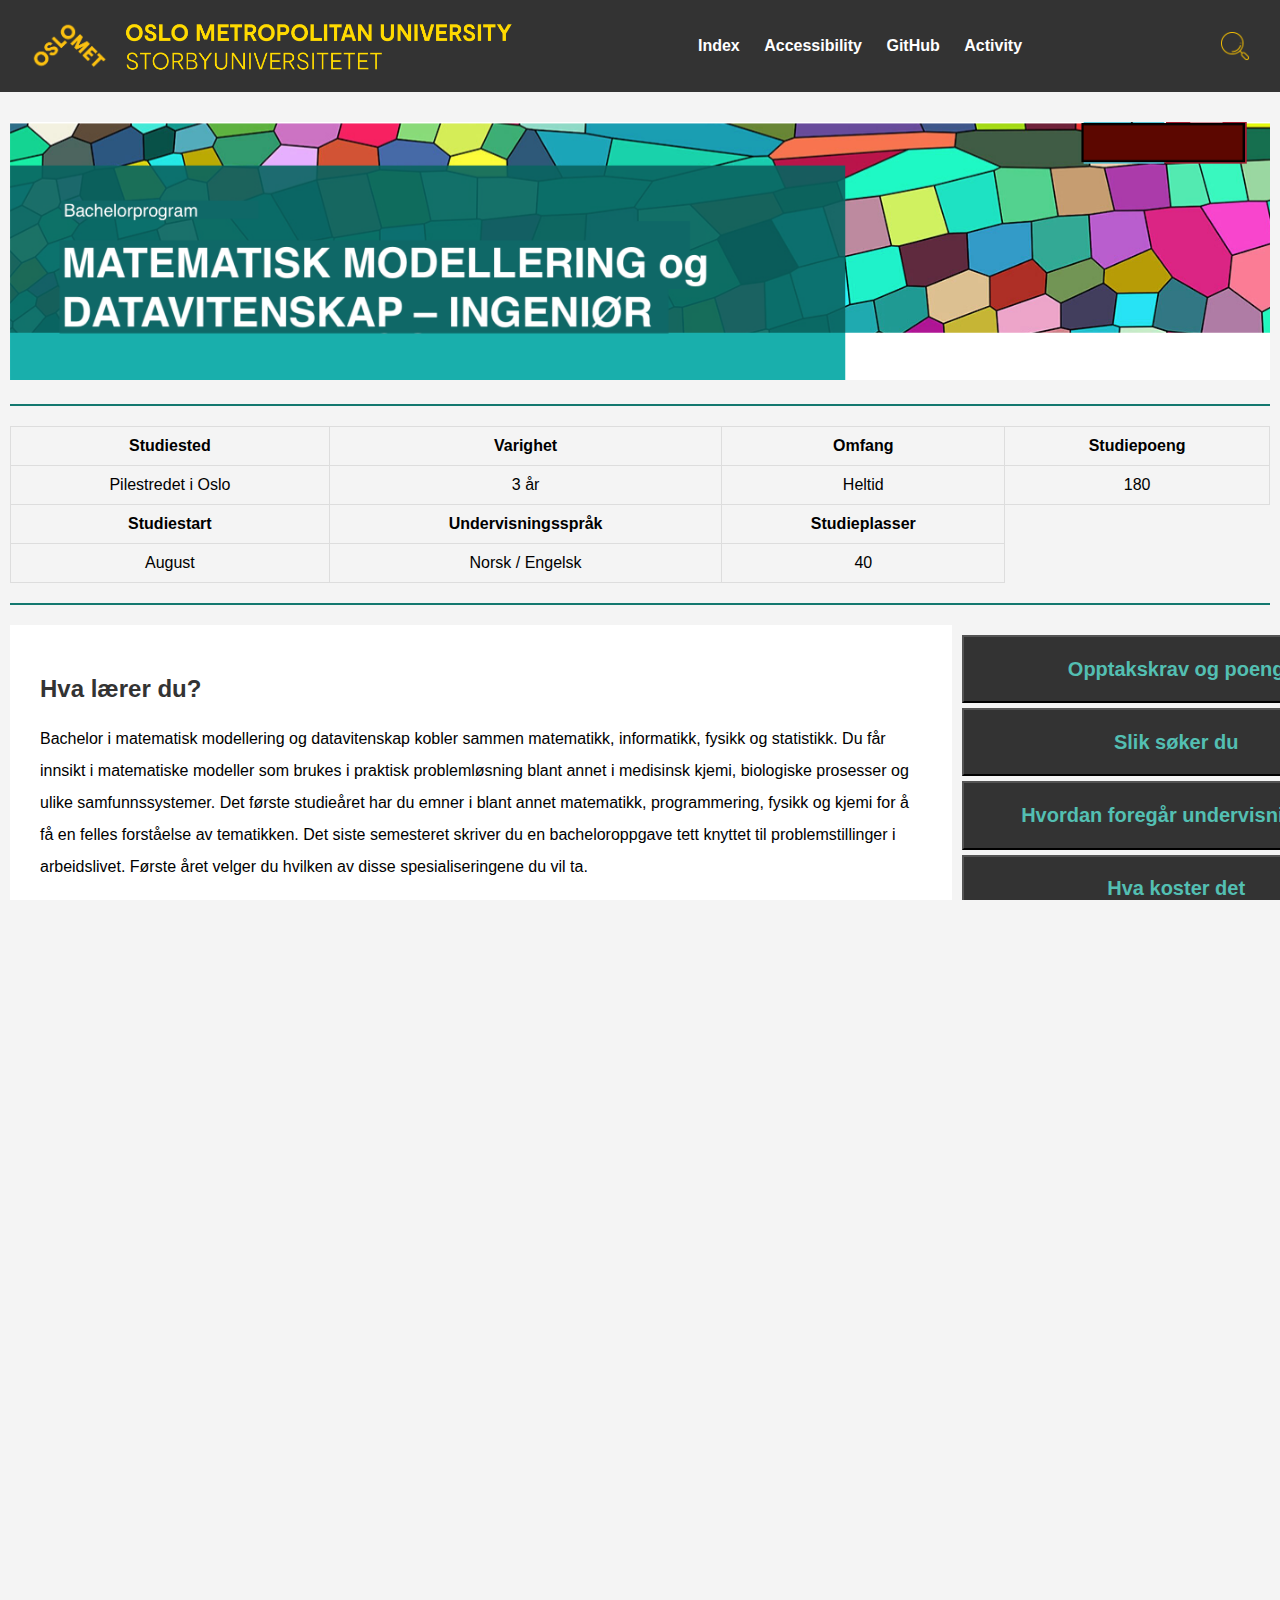
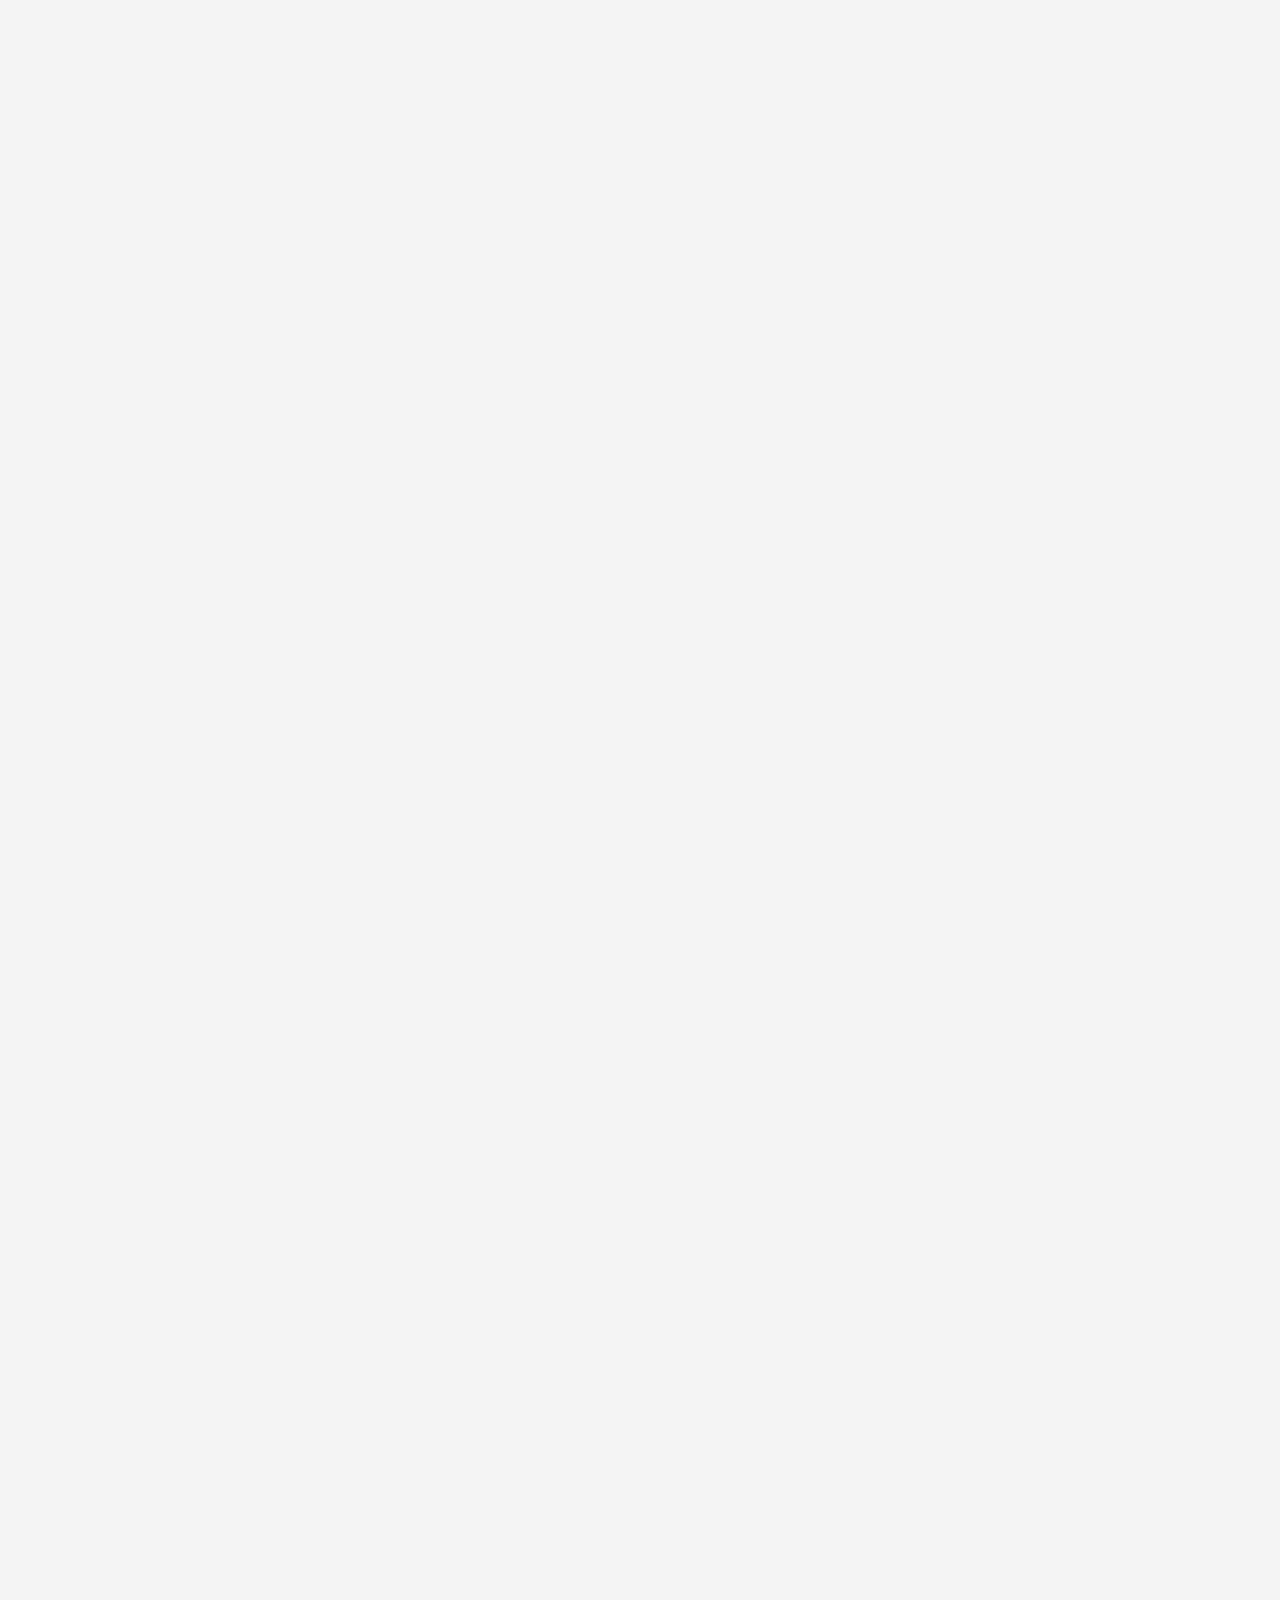
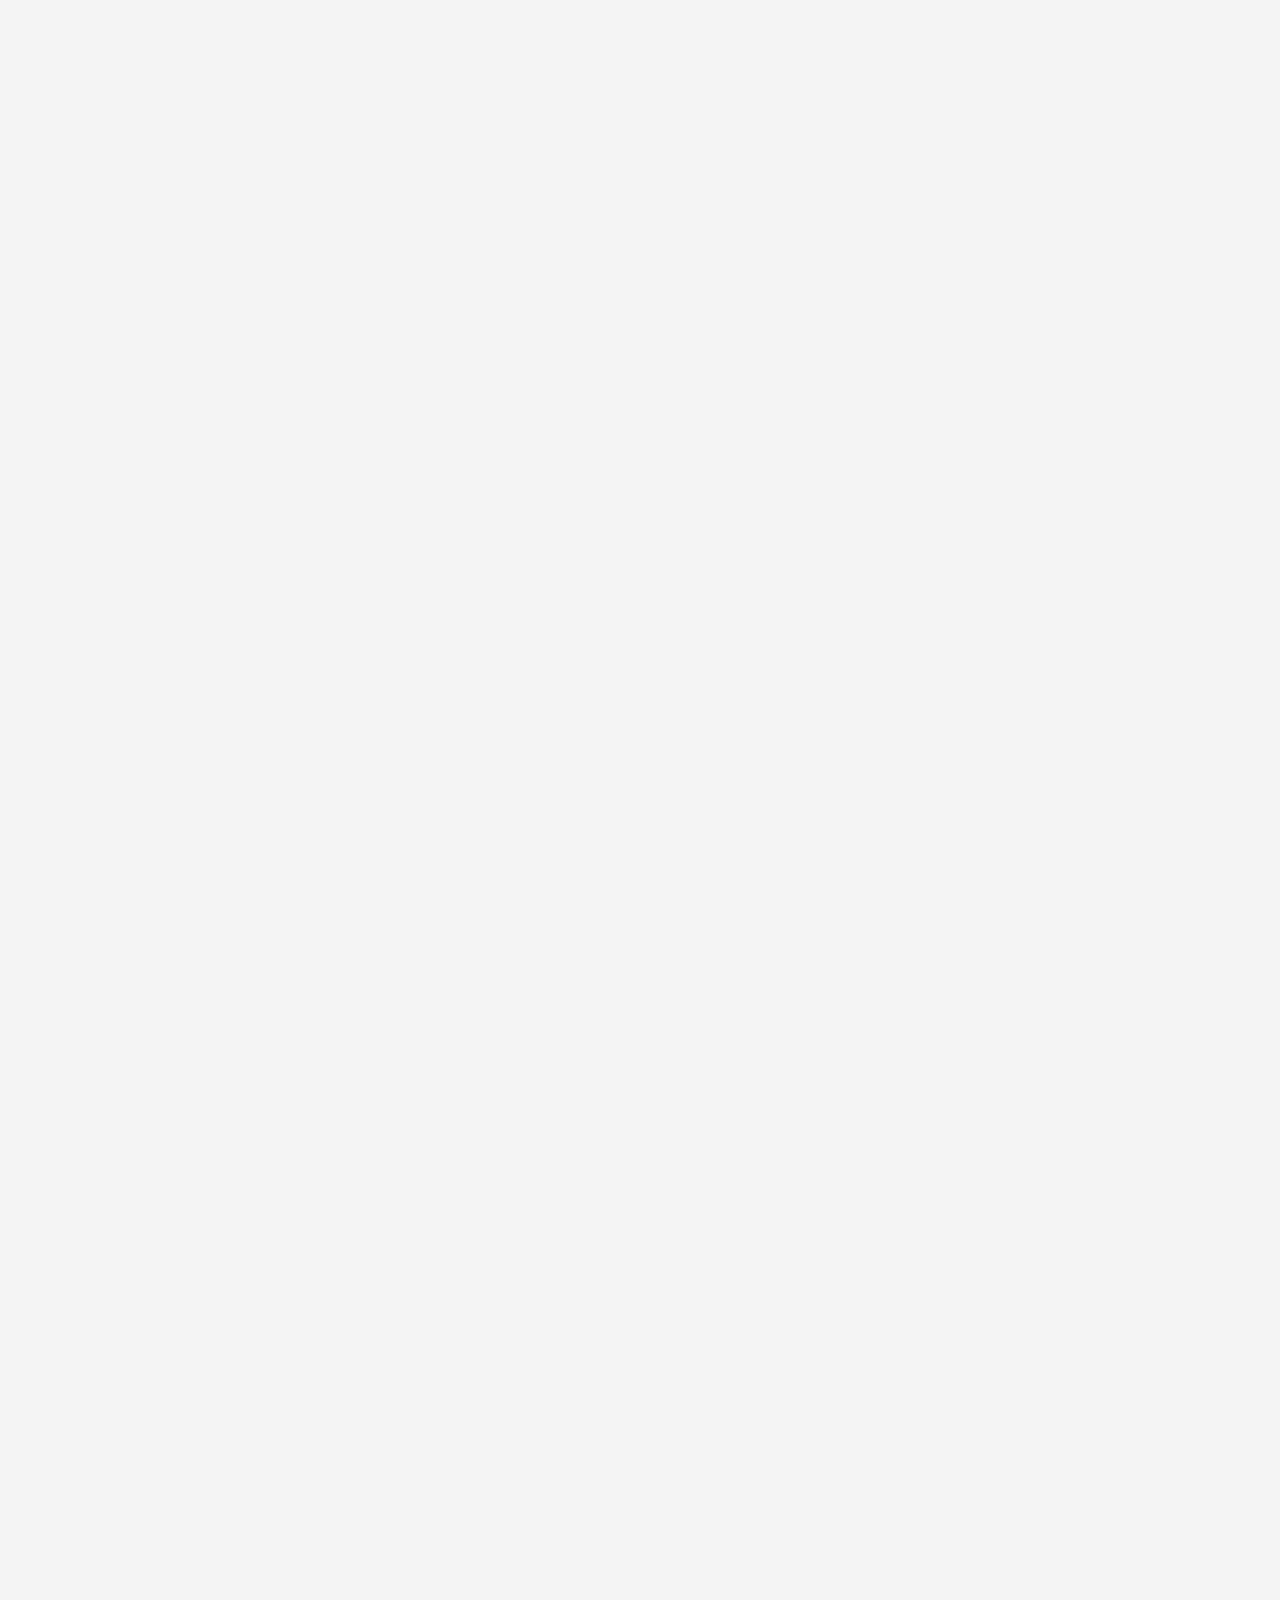
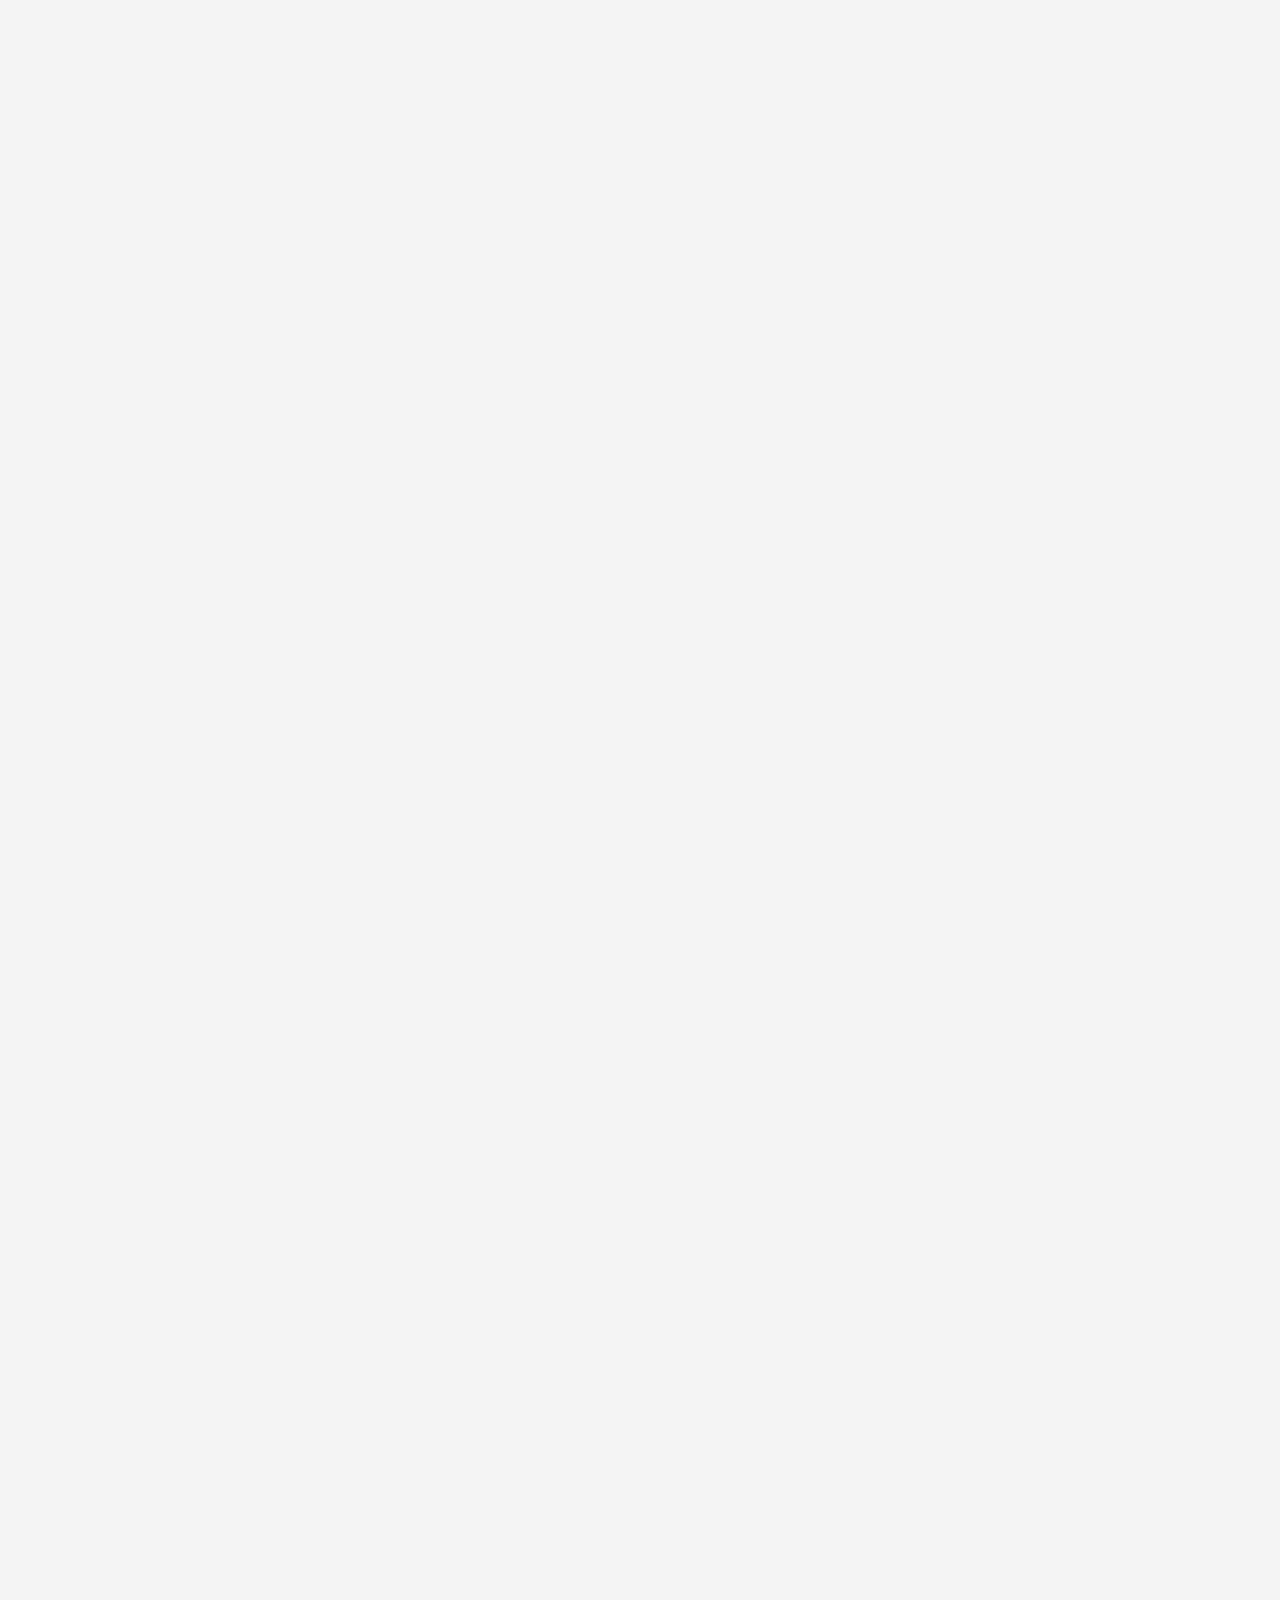
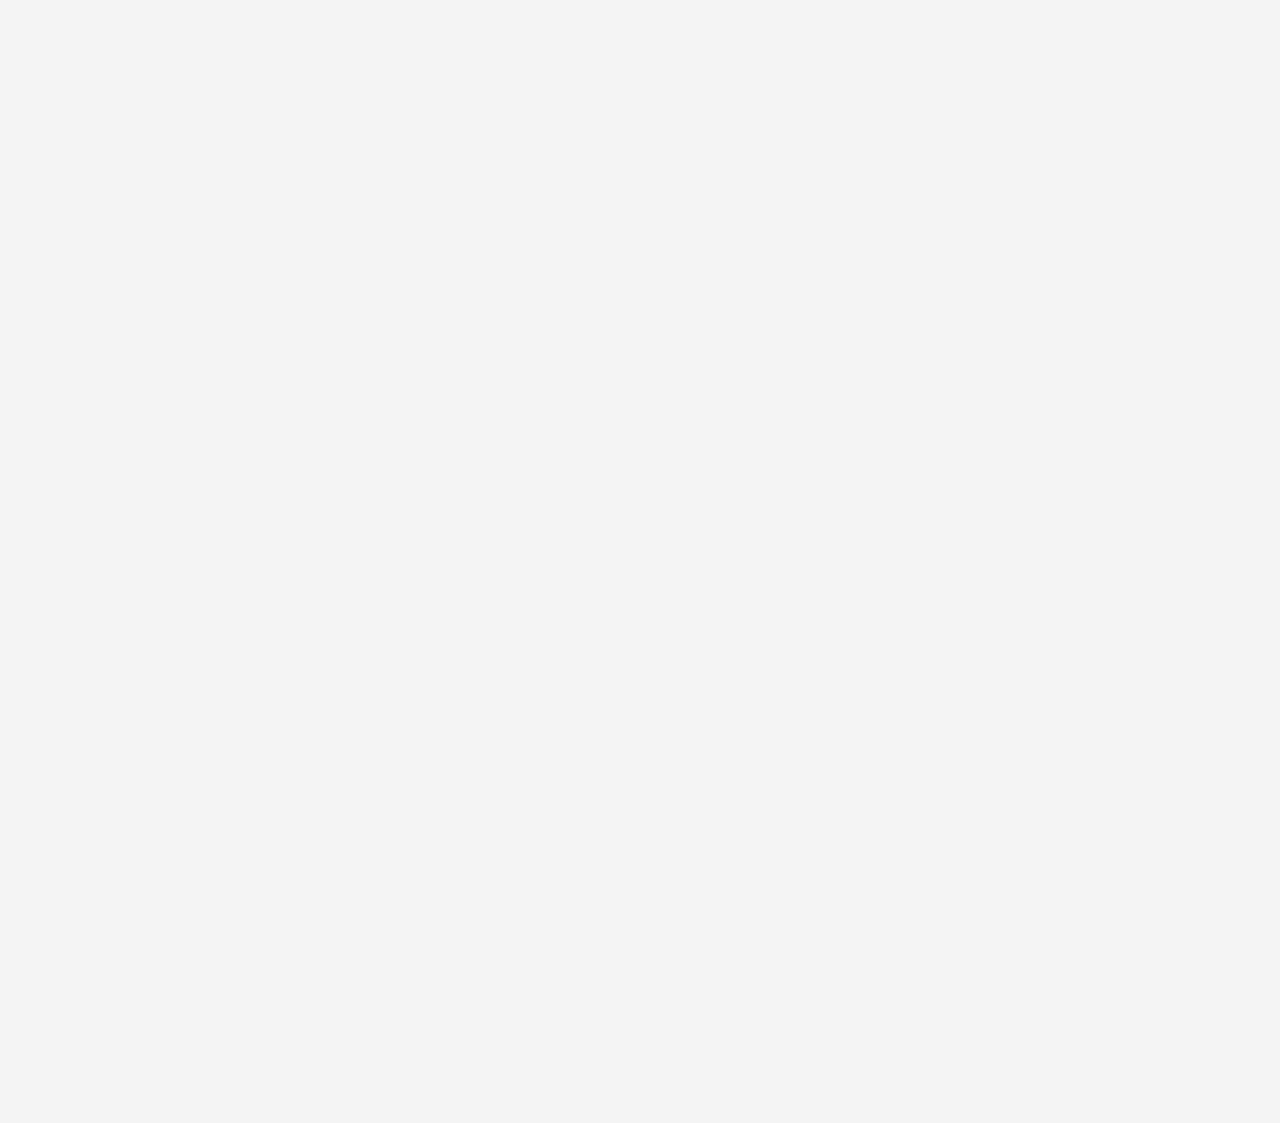
==== commit f81d59a5: "Merge branch 'main' of https://github.com/marren5/my-webpage" ====
--- a/index.html
+++ b/index.html
@@ -132,25 +132,25 @@
          <td></td>
          <td class="studiepoeng" colspan="1">10 studiepoeng</td>
          <td class="studiepoeng"colspan="1">10 studiepoeng</td>
-         <td class="studiepoeng" colspan="2">5 studiepoeng</td>
+         <td class="studiepoeng" colspan="2">10 studiepoeng</td>
        </tr>
        <tr> 
          <td class="semester">1. semester</td>
          <td class="oblig" colspan="1"><a href="https://student.oslomet.no/en/studier/-/studieinfo/emne/DAPE1300/2024/H%C3%98ST">DAPE1300<br><br><i><b>Matematikk</i></b></a></td>
          <td class="oblig" colspan="1"><a href="https://student.oslomet.no/en/studier/-/studieinfo/emne/DAPE1400/2024/H%C3%98ST">DAPE1400<br><br><i><b>Programmering</i></b></a></td>
-         <td colspan="1"><a href="https://student.oslomet.no/en/studier/-/studieinfo/emne/DATA1100/2024/H%C3%98ST">DATA1100<br><br><i><b>Teknologi og samfunn for programmerere</i></b></a></td>
-        <td class="sisterad" colspan="1"><a href="https://student.oslomet.no/en/studier/-/studieinfo/emne/MAMO1100/2024/H%C3%98ST">MAMO1100<br><br><i><b>Innføring i modeller og beregninger</i></b></a></td>
+         <td colspan="1"><a href="https://student.oslomet.no/en/studier/-/studieinfo/emne/DATA1100/2024/H%C3%98ST">DATA1100<br><br><i><b>Teknologi og samfunn for programmerere*</i></b></a></td>
+        <td class="sisterad" colspan="1"><a href="https://student.oslomet.no/en/studier/-/studieinfo/emne/MAMO1100/2024/H%C3%98ST">MAMO1100<br><br><i><b>Innføring i modeller og beregninger*</i></b></a></td>
       </tr>
       <tr> 
         <td class="semester">2. semester</td>
         <td class="oblig" colspan="1"><a href="https://student.oslomet.no/en/studier/-/studieinfo/emne/DAFE1000/2024/H%C3%98ST">DAFE1000<br><br><i><b>Matematikk 1000</i></b></a></td>
         <td class="oblig" colspan="1"><a href="https://student.oslomet.no/en/studier/-/studieinfo/emne/DAPE2101/2024/H%C3%98ST">DAPE2101<br><br><i><b>Fysikk og kjemi</i></b></a></td>
-        <td class="oblig" colspan="2"><a href="https://student.oslomet.no/en/studier/-/studieinfo/emne/DATA1500/2024/H%C3%98ST">DATA1500<br><br><i><b>Databaser</i></b>*<br><br>* - 10 studiepoeng</a></td>
+        <td class="oblig" colspan="2"><a href="https://student.oslomet.no/en/studier/-/studieinfo/emne/DATA1500/2024/H%C3%98ST">DATA1500<br><br><i><b>Databaser</i></b></a></td>
       </tr>
       <tr> 
         <td class="semester">3. semester</td>
         <td class="oblig" colspan="1"><a href="https://student.oslomet.no/en/studier/-/studieinfo/emne/DAPE2000/2024/H%C3%98ST">DAPE2000<br><br><i><b>Matematikk 2000 med statistikk</i></b></a></td>
-        <td class="oblig" colspan="1"><a href="https://student.oslomet.no/en/studier/-/studieinfo/emne/MAMO2100/2024/H%C3%98ST">MAMO21000<br><br<i><b>Moderne fysikk</i></b></a></td>
+        <td class="oblig" colspan="1"><a href="https://student.oslomet.no/en/studier/-/studieinfo/emne/MAMO2100/2024/H%C3%98ST">MAMO21000<br><br><i><b>Moderne fysikk</i></b></a></td>
        <td class="freeSubject" colspan="2">Enmegruppe</td>
       </tr>
       <tr> 
@@ -313,8 +313,23 @@
     </tbody>
   </table>
 </div>
-    <!-- Horizontal line between content boxes -->
-<hr class="content-divider">
+<br><br>
+<!--Studenthistorie-->
+
+<div class="content-container">
+  <div class="studentstory-box">
+      <h2><a href="https://www.oslomet.no/studier/studenthistorier/spa-fremtiden-matematikk-datavitenskap">Teknologi og design</a></h2>
+      <h1><a href="https://www.oslomet.no/studier/studenthistorier?student_story=147">Spå fremtiden med matematikk og datavitenskap</h1>
+      <p>Har du lyst til å finne ut hva som vil skje i fremtiden? Lær å bruke verktøy for å forutsi alt fra været og strømprisene til utviklingen i boligmarkedet.</a></p>
+  </div>
+  <div class="image-container">
+      <img src="images/studenthistorier.jpg" alt="Two people discussing">
+  </div>
+</div>
+<br><br>
+
+ <!-- Horizontal line between content boxes -->
+ <hr class="content-divider">
 
 <div class="question box">
       <h2>Spørsmål om utdanningen?</h2>
@@ -322,6 +337,7 @@
     </div>
 <!-- Horizontal line between content boxes -->
 <hr class="content-divider">
+
     <div class="content-box faglig-leder">
       <h2>Faglig leder</h2>
       <div class="contact-container">
--- a/styles.css
+++ b/styles.css
@@ -505,7 +505,6 @@
 }
 
 .text-box {
-  background-color: #53BFB2; 
   padding: 20px;
   flex: 1; 
   margin: 0; 
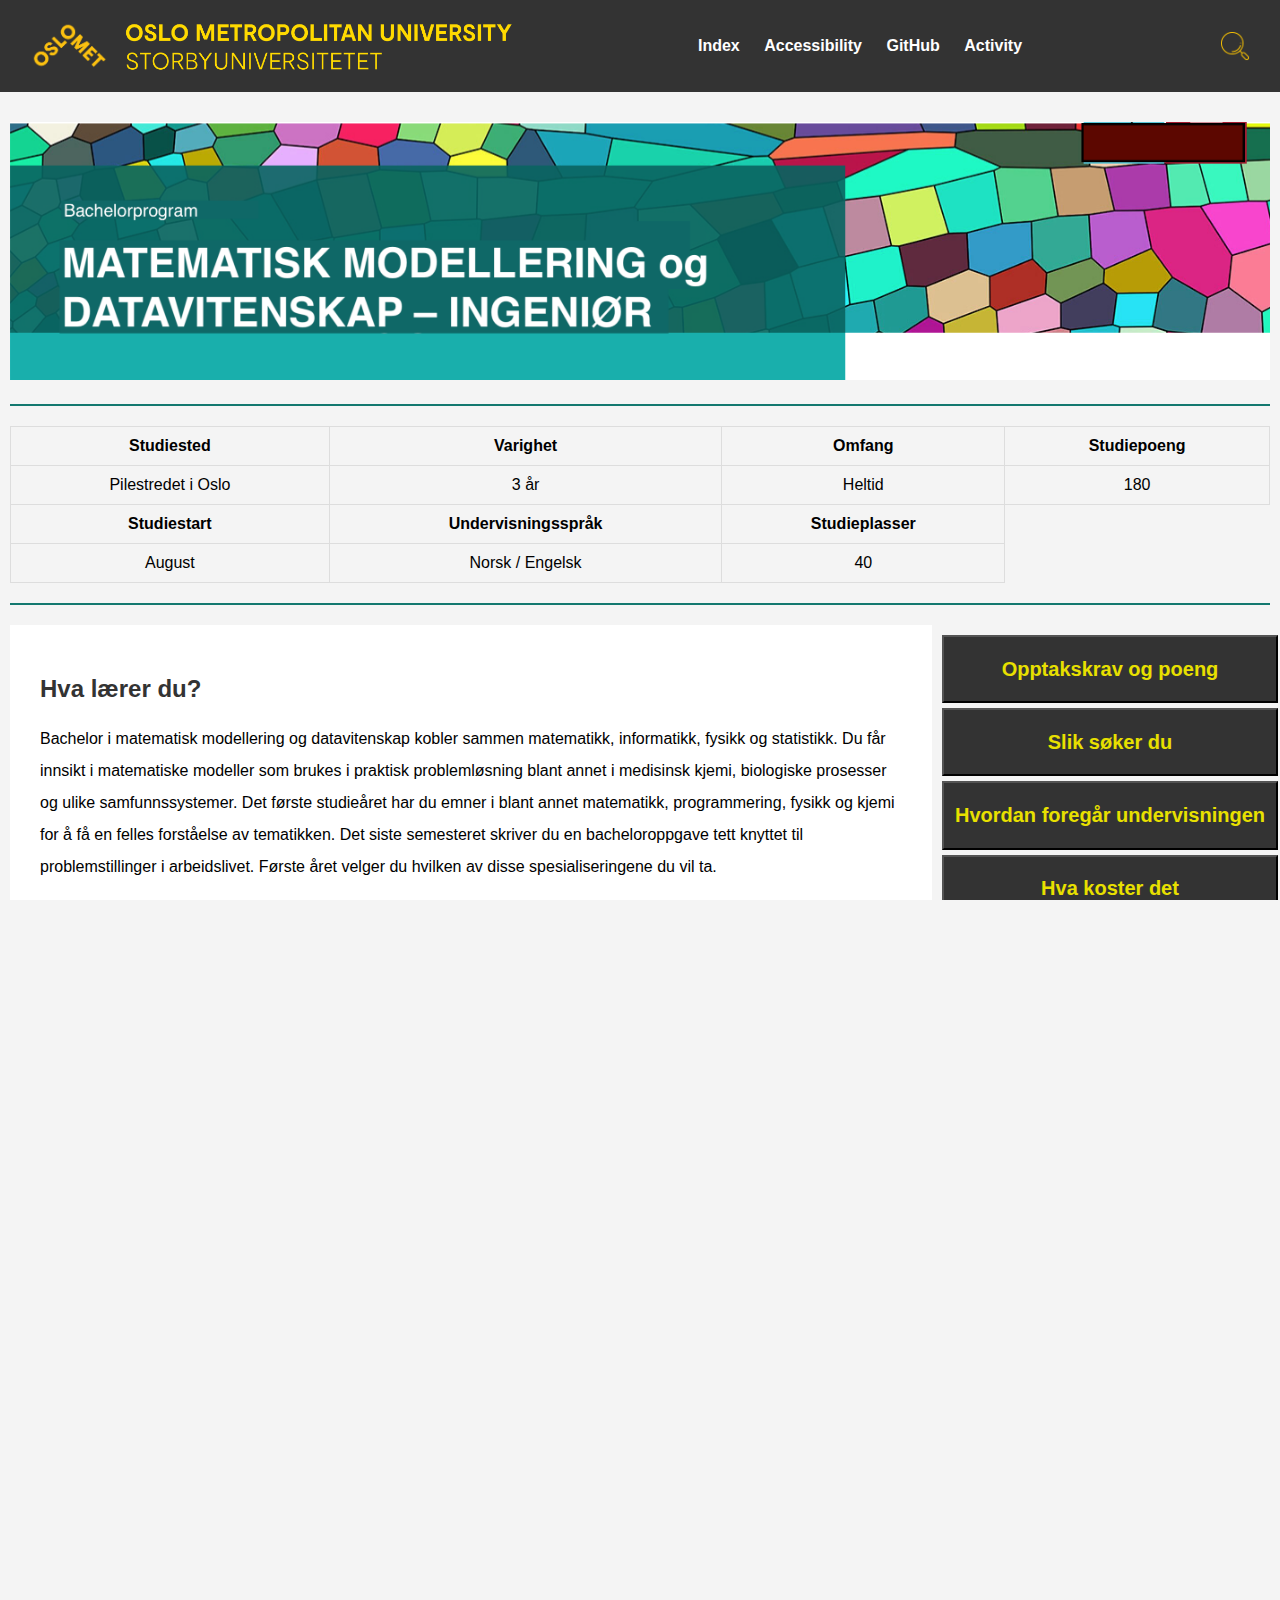
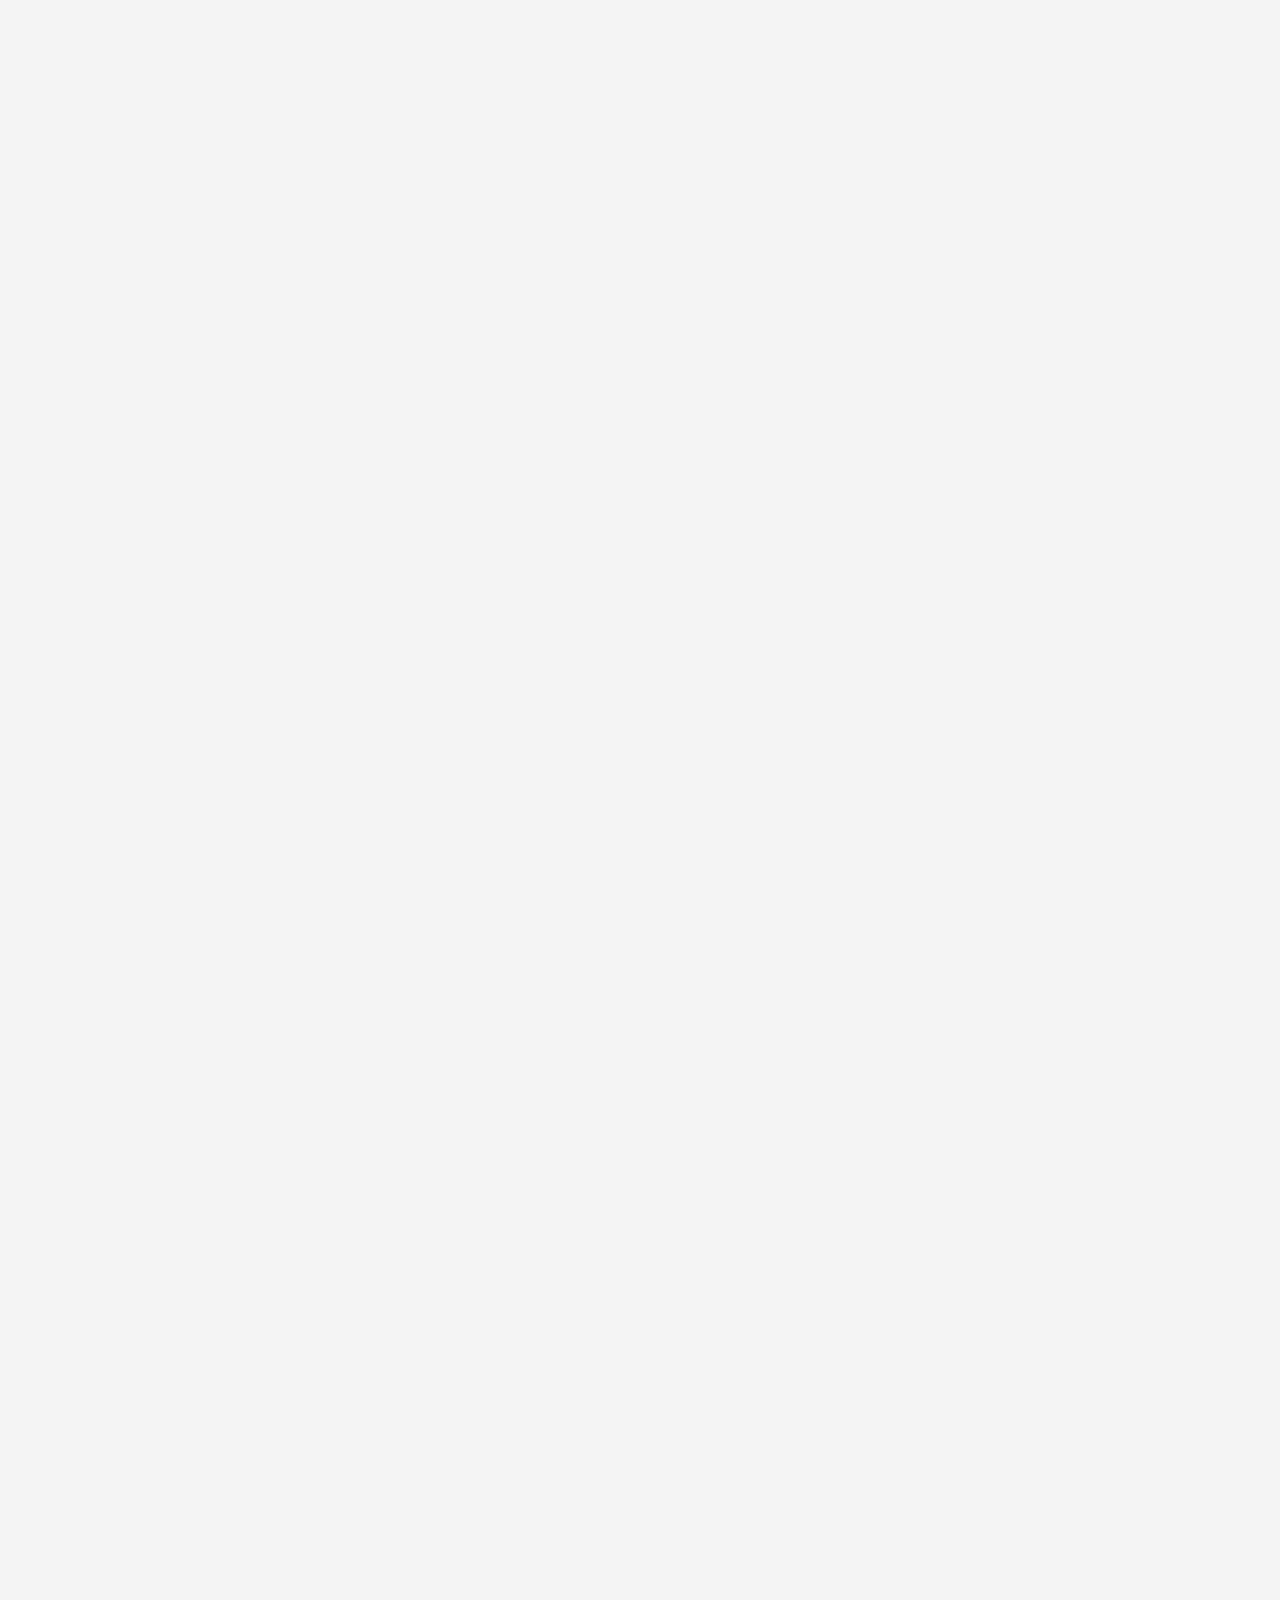
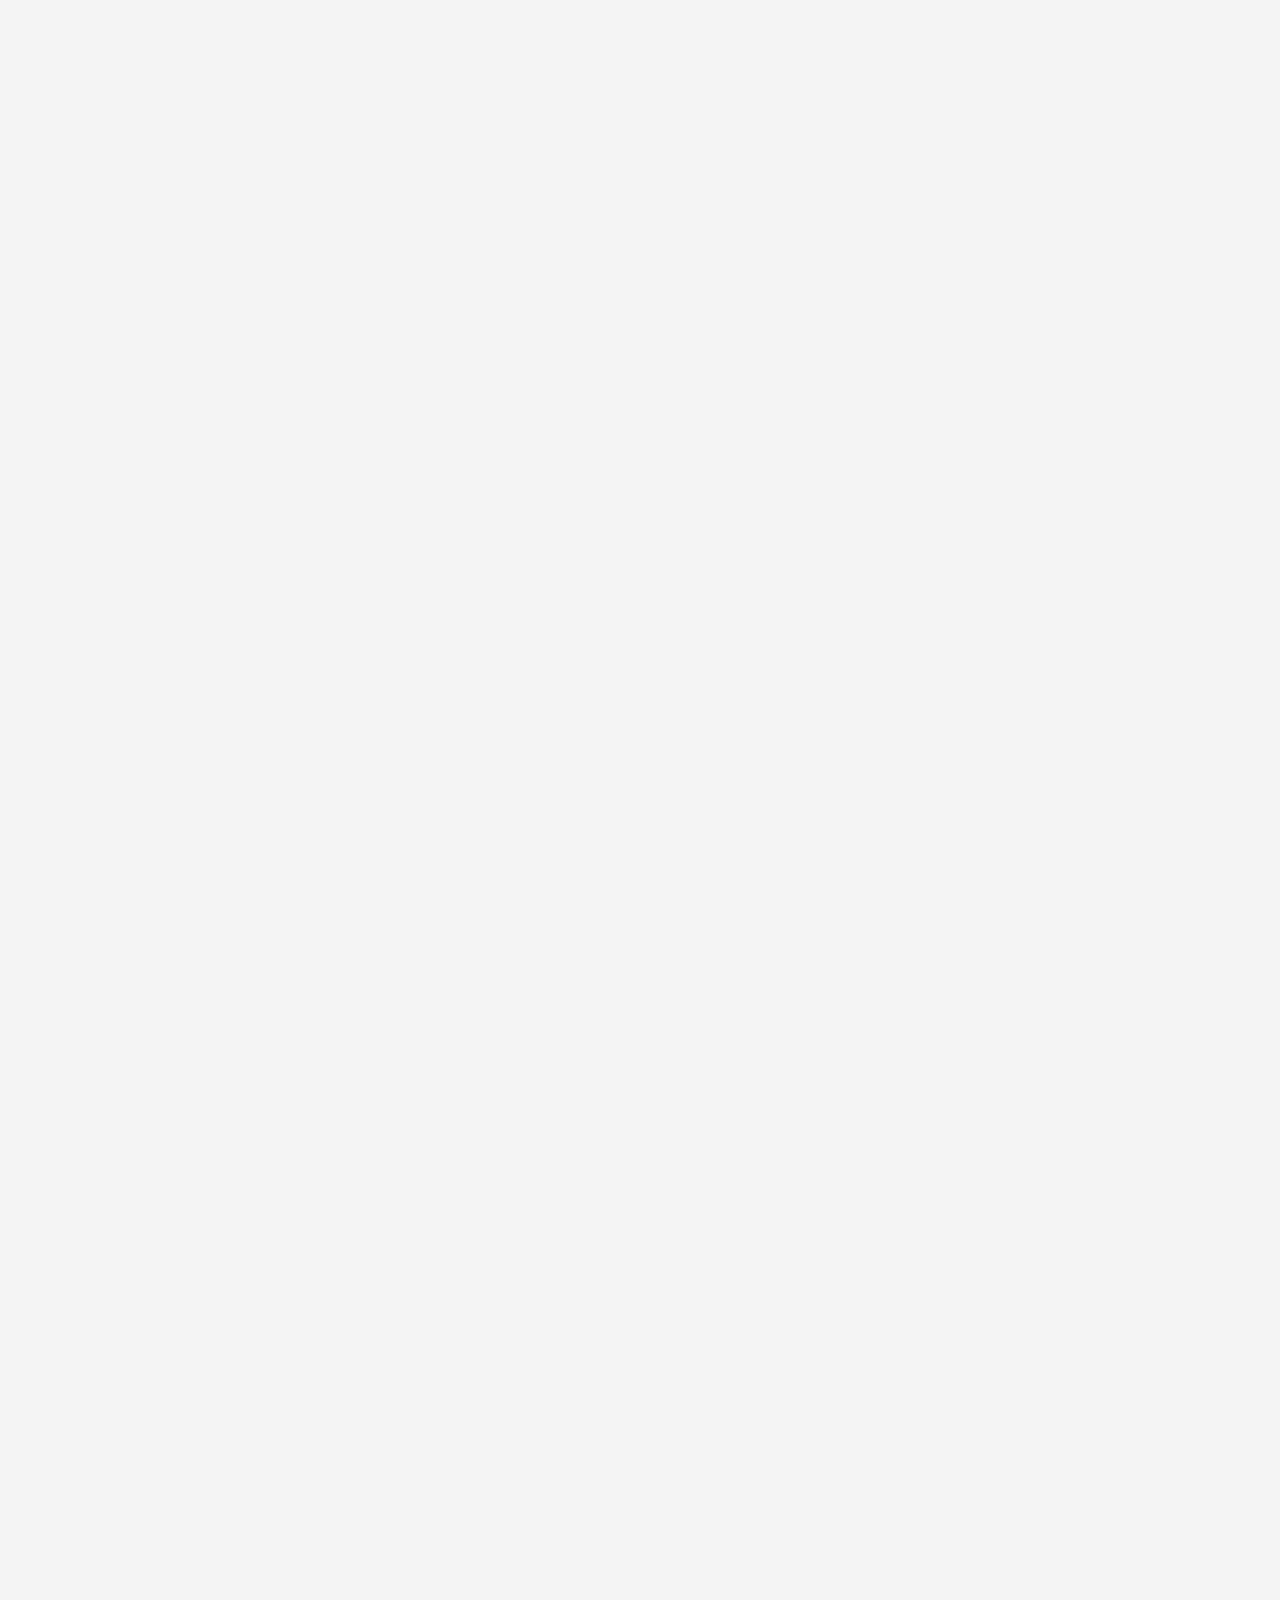
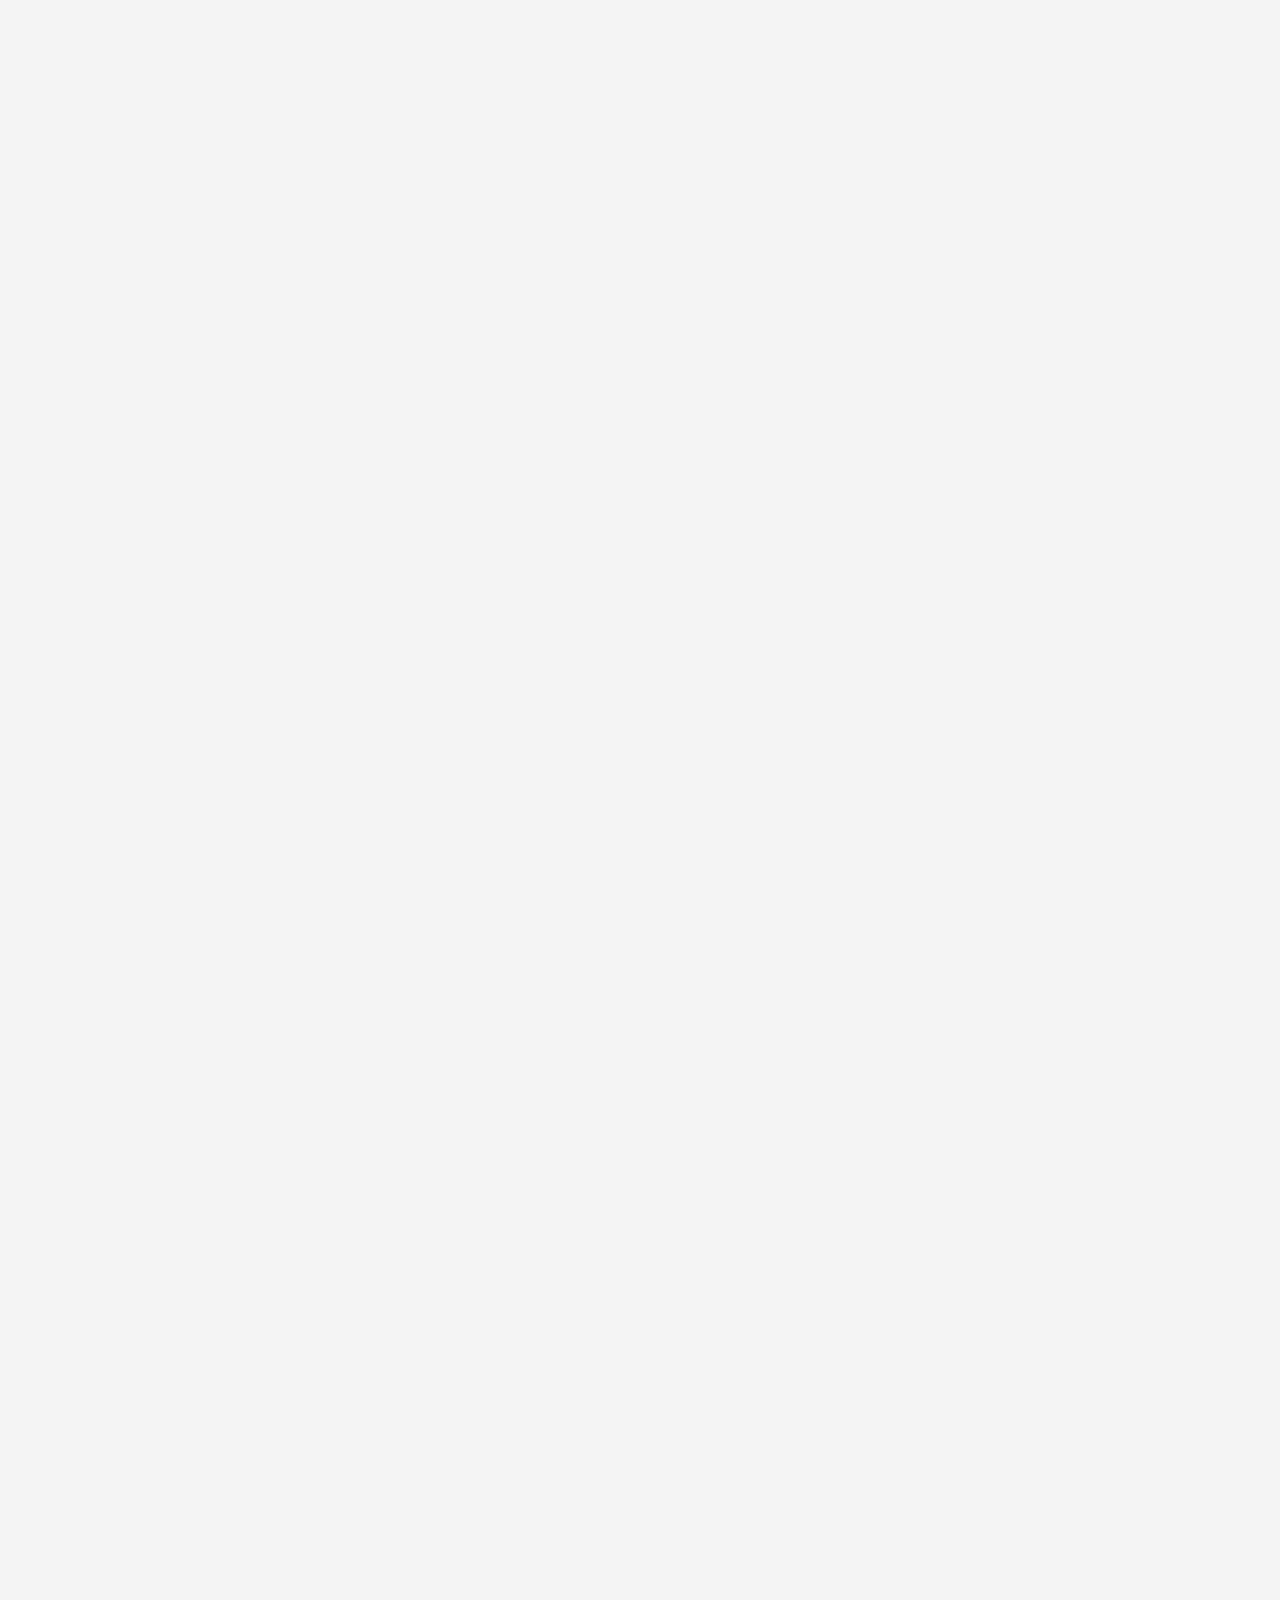
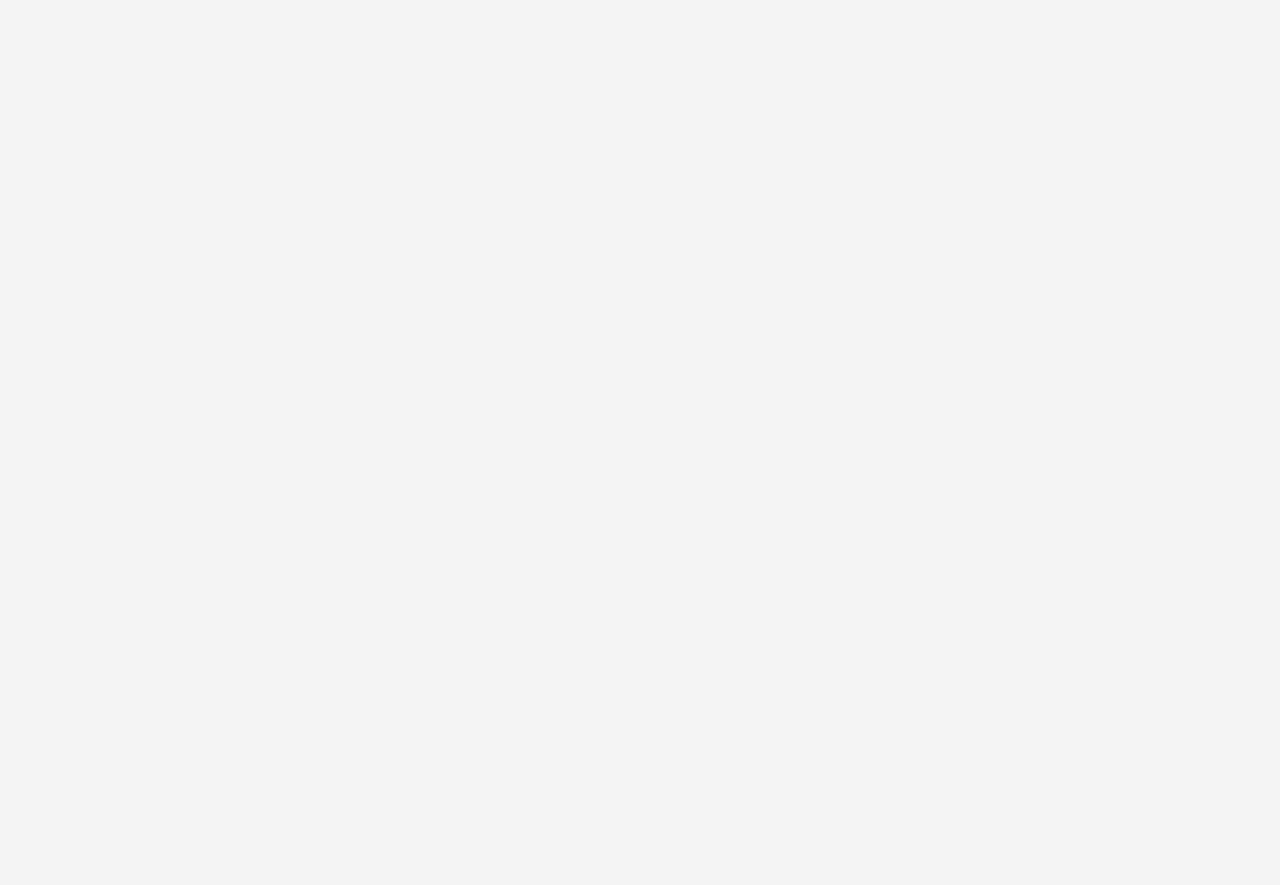
==== commit 43d7a216: "final Index" ====
--- a/index.html
+++ b/index.html
@@ -138,8 +138,8 @@
          <td class="semester">1. semester</td>
          <td class="oblig" colspan="1"><a href="https://student.oslomet.no/en/studier/-/studieinfo/emne/DAPE1300/2024/H%C3%98ST">DAPE1300<br><br><i><b>Matematikk</i></b></a></td>
          <td class="oblig" colspan="1"><a href="https://student.oslomet.no/en/studier/-/studieinfo/emne/DAPE1400/2024/H%C3%98ST">DAPE1400<br><br><i><b>Programmering</i></b></a></td>
-         <td colspan="1"><a href="https://student.oslomet.no/en/studier/-/studieinfo/emne/DATA1100/2024/H%C3%98ST">DATA1100<br><br><i><b>Teknologi og samfunn for programmerere*</i></b></a></td>
-        <td class="sisterad" colspan="1"><a href="https://student.oslomet.no/en/studier/-/studieinfo/emne/MAMO1100/2024/H%C3%98ST">MAMO1100<br><br><i><b>Innføring i modeller og beregninger*</i></b></a></td>
+         <td colspan="1"><a href="https://student.oslomet.no/en/studier/-/studieinfo/emne/DATA1100/2024/H%C3%98ST">DATA1100<br><br><i><b>Teknologi og samfunn for programmerere*</i></b></a><br><br>* - 5 studiepoeng</td>
+        <td class="sisterad" colspan="1"><a href="https://student.oslomet.no/en/studier/-/studieinfo/emne/MAMO1100/2024/H%C3%98ST">MAMO1100<br><br><i><b>Innføring i modeller og beregninger*</i></b></a><br><br>* - 5 studiepoeng</td>
       </tr>
       <tr> 
         <td class="semester">2. semester</td>
@@ -167,7 +167,7 @@
      </tr>
         <tr> 
             <td class="semester">6. semester</td>
-            <td class="oblig" colspan="2"><a href="https://student.oslomet.no/en/studier/-/studieinfo/emne/DATA3900/2024/H%C3%98ST">DATA3900<br><br><i><b>Bacheloroppgave</i></b>**<br><br>** - 20 studiepoeng</a></td>
+            <td class="oblig" colspan="2"><a href="https://student.oslomet.no/en/studier/-/studieinfo/emne/DATA3900/2024/H%C3%98ST">DATA3900<br><br><i><b>Bacheloroppgave</i></b></a>**<br><br>** - 20 studiepoeng</td>
             <td class="freeSubject" colspan="2">Emnegruppe</td>
          </tr>   
     </tbody>
@@ -304,7 +304,7 @@
       </tr>
       <tr>
         <td class="semester">6. semester</td>
-        <td class="semester" colspan="1"><a href="https://student.oslomet.no/en/studier/-/studieinfo/emne/ADSE3200/2024/H%C3%98ST">ADSE3200<br><br><i><b></b>Visualisering</i></b></a></td>
+        <td class="oblig" colspan="1"><a href="https://student.oslomet.no/en/studier/-/studieinfo/emne/ADSE3200/2024/H%C3%98ST">ADSE3200<br><br><i><b></b>Visualisering</i></b></a></td>
         <td class="oblig" colspan="1"><a href="https://student.oslomet.no/en/studier/-/studieinfo/emne/ADTS2310/2024/H%C3%98ST">ADTS2310<br><br><i><b></b>Testing av programvare</i></b></a></td>
         <td class="oblig" colspan="1"><a href="https://student.oslomet.no/en/studier/-/studieinfo/emne/DATA2410/2024/H%C3%98ST">DATA2410<br><br><i><b></b>Datanettverk og skytjenester</i></b></a></td>
         <td class="oblig" colspan="1"><a href="https://student.oslomet.no/en/studier/-/studieinfo/emne/MAMO2500/2024/H%C3%98ST">MAMO2500<br><br><i><b></b>Symmetrier og algebraiske strukturer</i></b></a></td>
@@ -312,19 +312,6 @@
       </tr>
     </tbody>
   </table>
-</div>
-<br><br>
-<!--Studenthistorie-->
-
-<div class="content-container">
-  <div class="studentstory-box">
-      <h2><a href="https://www.oslomet.no/studier/studenthistorier/spa-fremtiden-matematikk-datavitenskap">Teknologi og design</a></h2>
-      <h1><a href="https://www.oslomet.no/studier/studenthistorier?student_story=147">Spå fremtiden med matematikk og datavitenskap</h1>
-      <p>Har du lyst til å finne ut hva som vil skje i fremtiden? Lær å bruke verktøy for å forutsi alt fra været og strømprisene til utviklingen i boligmarkedet.</a></p>
-  </div>
-  <div class="image-container">
-      <img src="images/studenthistorier.jpg" alt="Two people discussing">
-  </div>
 </div>
 <br><br>
 
@@ -356,7 +343,7 @@
 
 <!--Studenthistorie-->
 <div class="content-container">
-  <div class="text-box">
+  <div class="Studenthistorie">
       <h3>
       <a href="https://www.oslomet.no/studier/studenthistorier?student_story=147">Teknologi og design<br>
       </a>
@@ -372,6 +359,9 @@
     </a>
   </div>
 </div>
+
+ <!-- Horizontal line between content boxes -->
+ <hr class="content-divider">
 
   <!--Du er kanskje også interessert i disse?-->
   <div class="interessert-liste">
--- a/styles.css
+++ b/styles.css
@@ -113,6 +113,7 @@
   }
     
   /* Flex wrapper to create the 70%-30% layout Index */
+
 .flex-wrapper {
   display: flex;
   max-width: 100%; /* Adjust as needed */
@@ -122,9 +123,9 @@
   box-sizing: border-box; 
 }
 
-/* Left section taking up 70% */
+/* Left section taking up 60% */
 .content-left {
-  flex: 0 0 70%;
+  flex: 0 0 60%;
   padding: 30px;
   background-color: #fff;
 }
@@ -216,20 +217,20 @@
 /* Right section taking up 40% */
 
 .content-right {
-  flex: 0 0 40%;
+  flex: 0 0 38%;
   padding: 10px;
 }
 
 
 .clickable-box {
   background-color:  #333;/* background for the clickable box */
-  color: #53BFB2;
+  color: rgb(232, 224, 0);
   padding: 4px;
   margin-bottom: 5px;
   cursor: pointer;
   border-radius: 0;
   text-align: center;
-  width: 85%; 
+  width: 70%; 
 }
 
 .clickable-box:hover {
@@ -243,7 +244,7 @@
   margin-top: 10px;
   border-radius: 5px;
   border: 1px solid #ddd;
-  width: 78%; 
+  width: 62%; 
   text-align: left;
   line-height: 2;
 }
@@ -268,7 +269,7 @@
   text-align: center;
 }
 .tableStudietsOppbygging {
-  width: 80%;
+  width: 100%;
   border-collapse: collapse;
   clear: both;
   border: 1px solid black;
@@ -278,6 +279,10 @@
 }
 .semester {
   width: 3%;
+  background-color:  rgb(195, 248, 243);
+}
+.studiepoeng {
+  background-color:  rgb(195, 248, 243);
 }
 
 .freeSubject {
@@ -497,20 +502,23 @@
   font-family: Verdana, sans-serif;
   color: #555; /* Text color */
 }
+
 /*Studenthistorie tekst boks og bildet*/
+
 .content-container {
   display: flex;
   align-items: stretch; 
   width: 100%; 
 }
 
-.text-box {
+.Studenthistorie {
   padding: 20px;
   flex: 1; 
   margin: 0; 
   display: flex;
   flex-direction: column; 
   justify-content: center; 
+  background-color: rgb(114, 216, 206);
 }
 
 .text-box a {
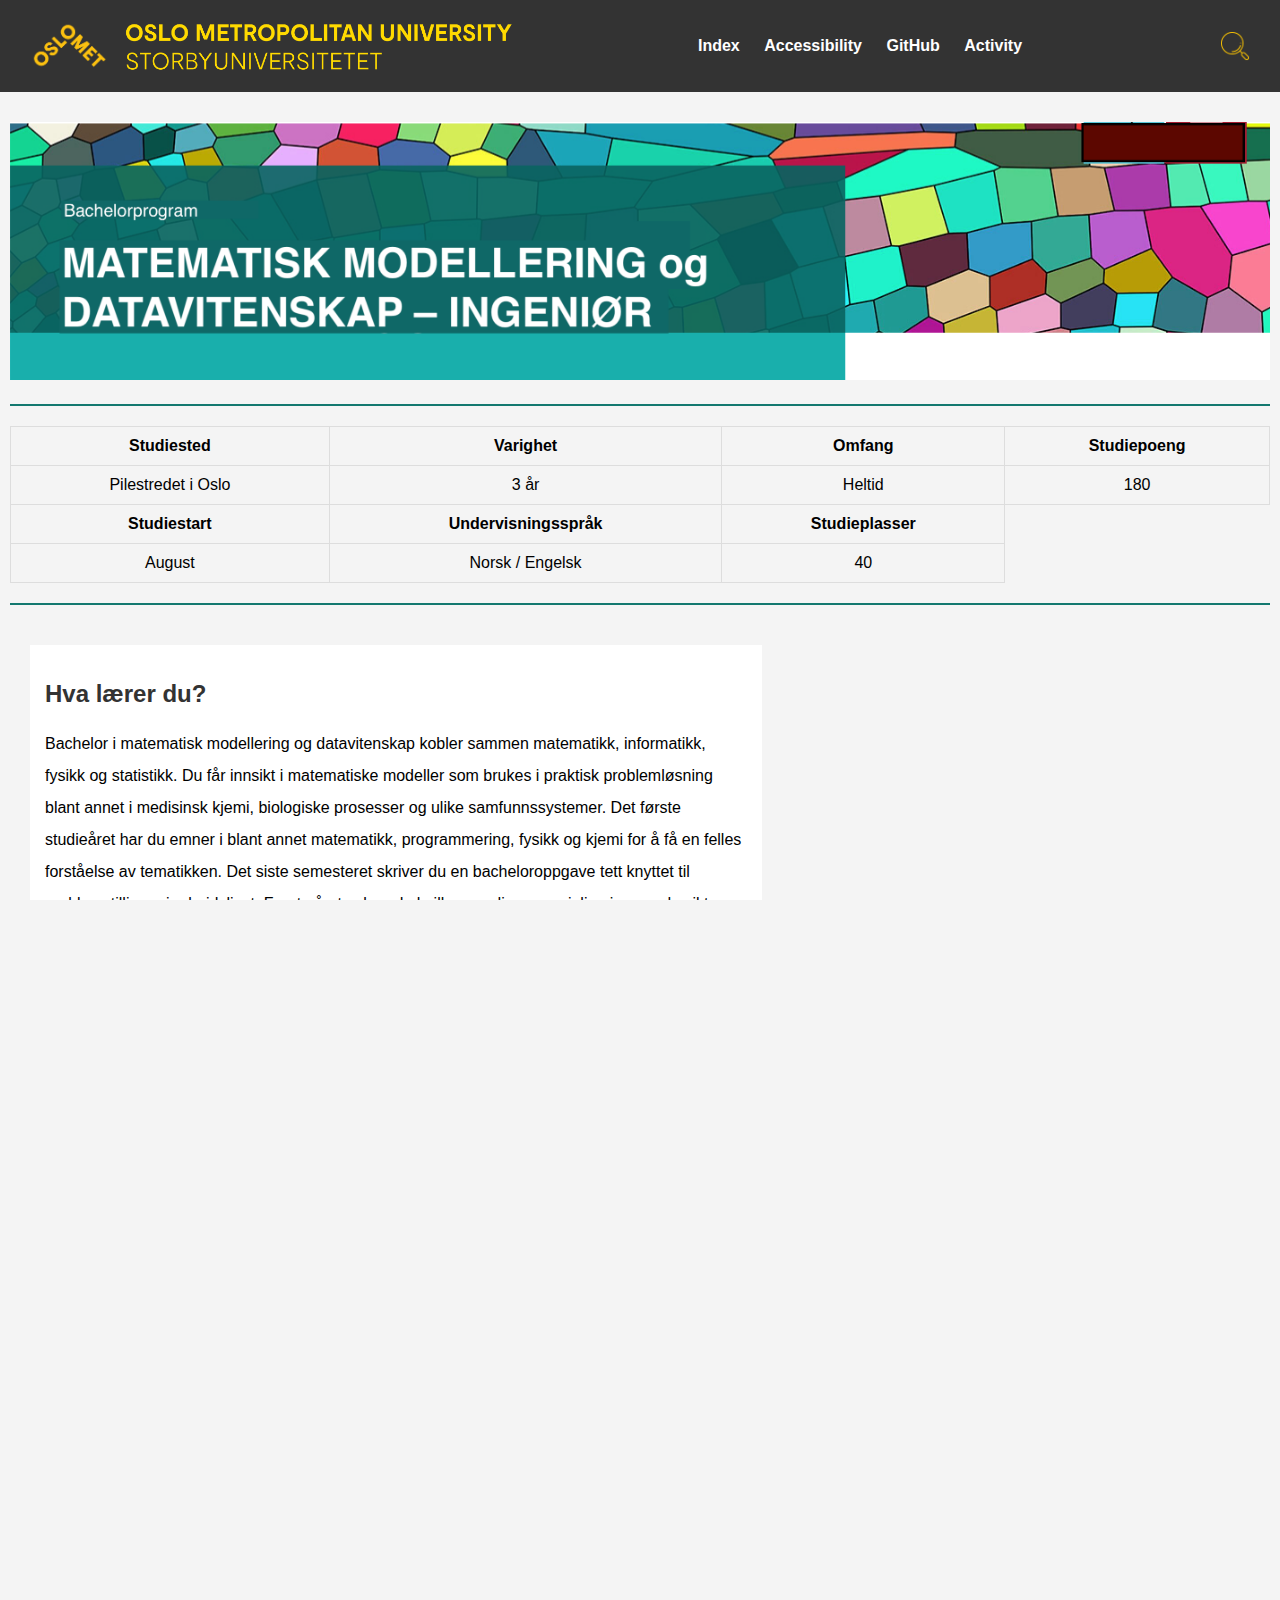
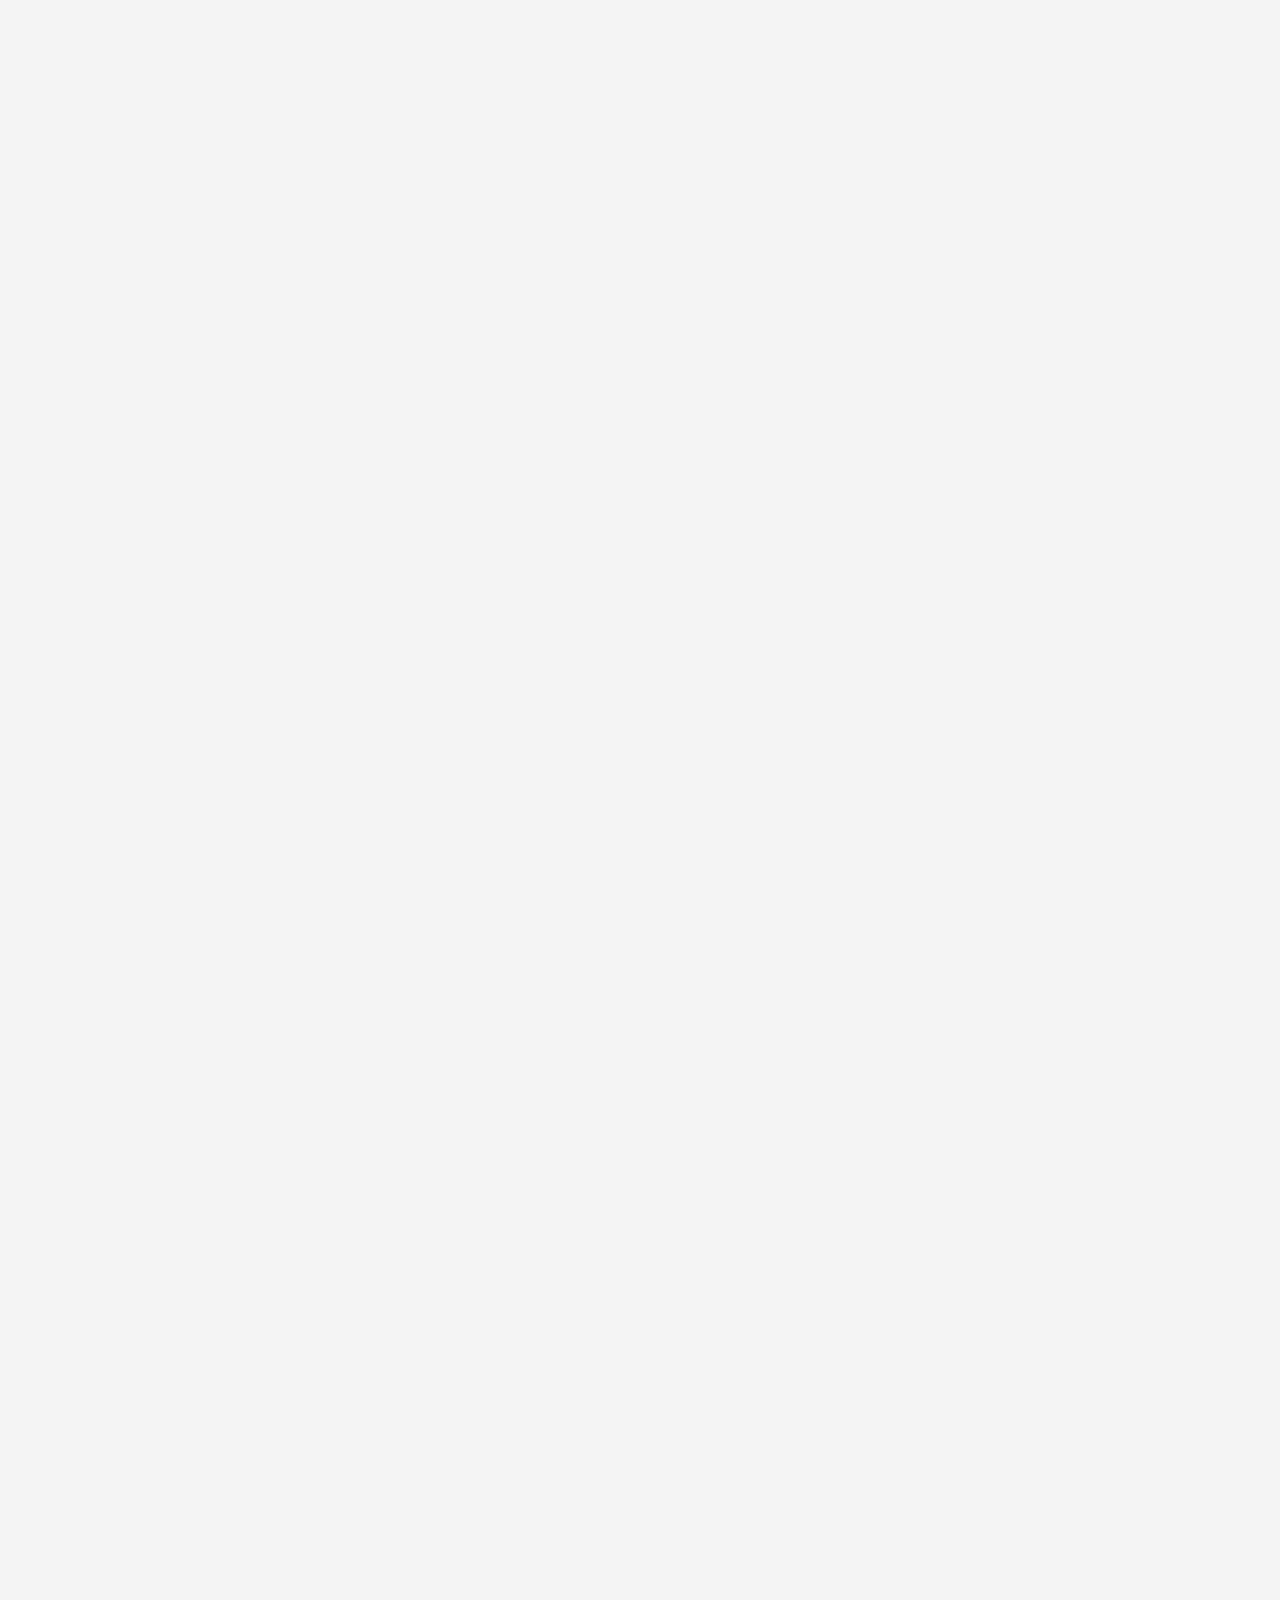
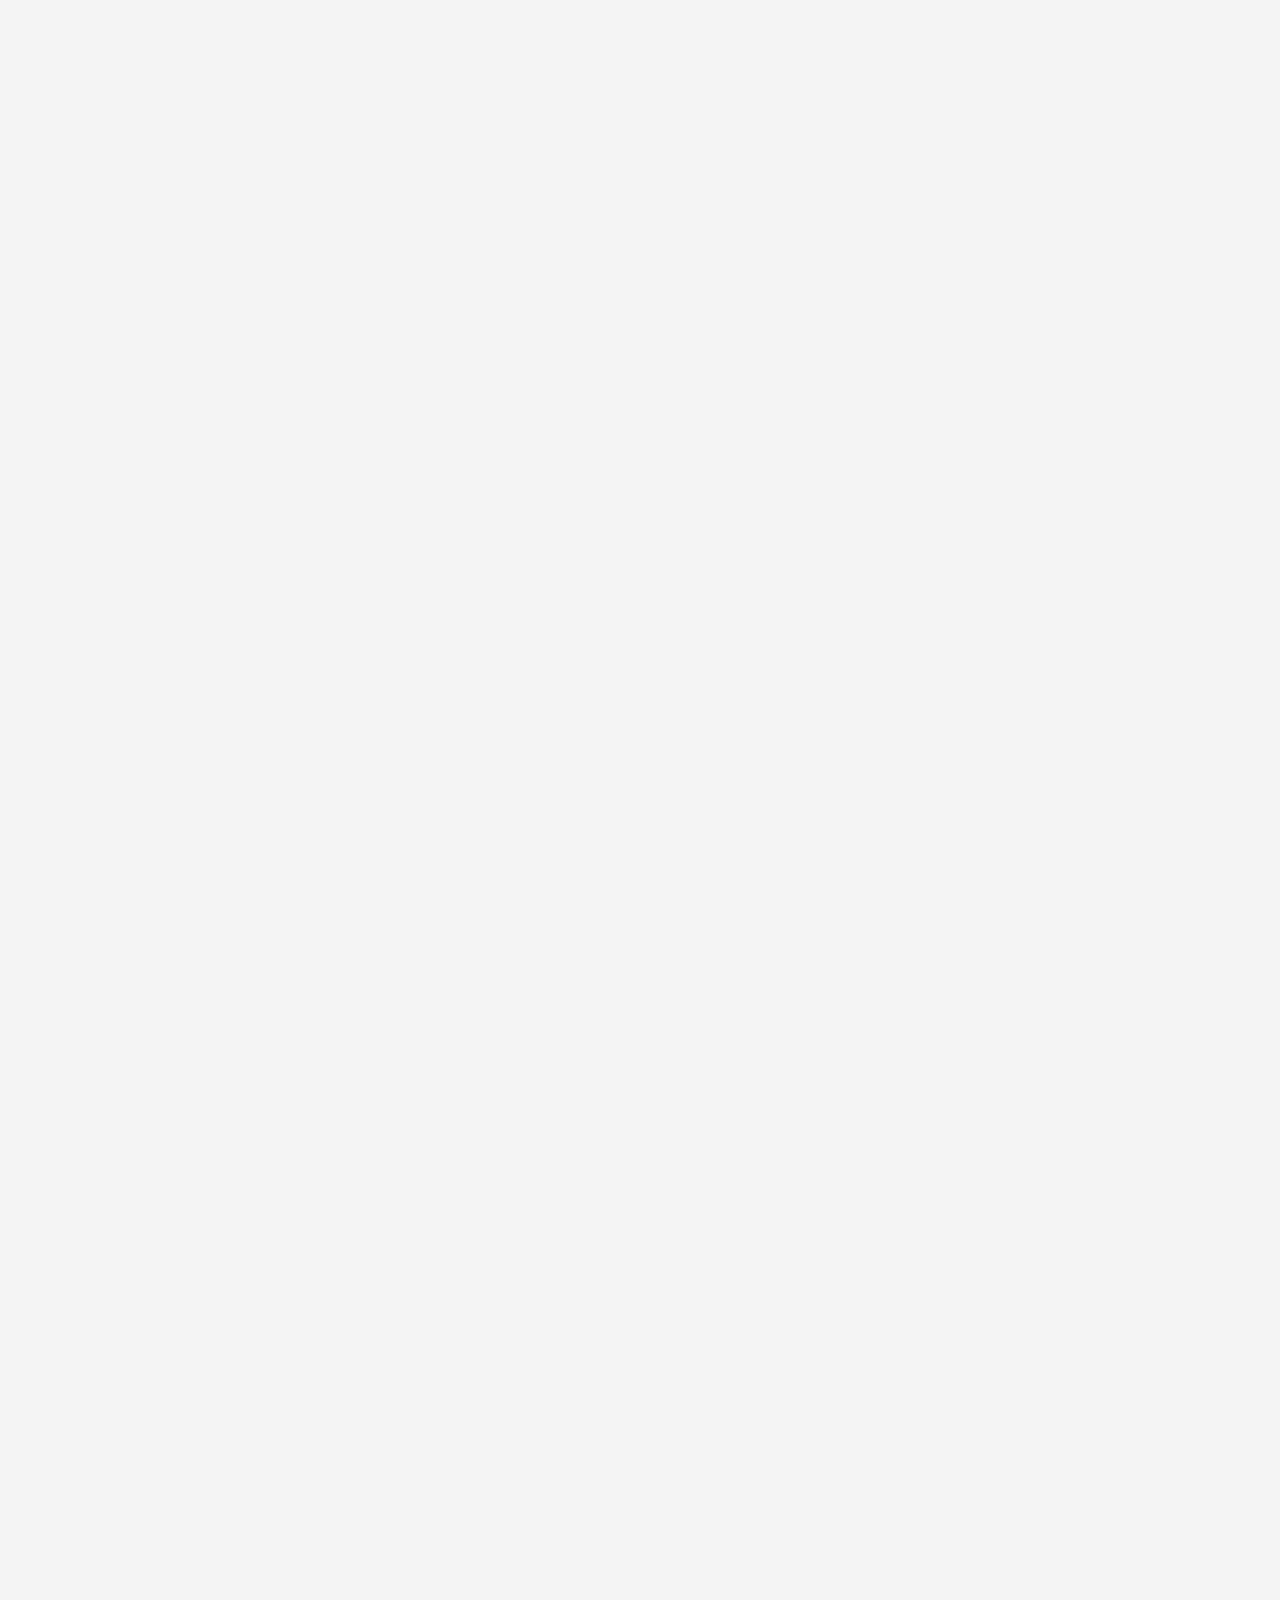
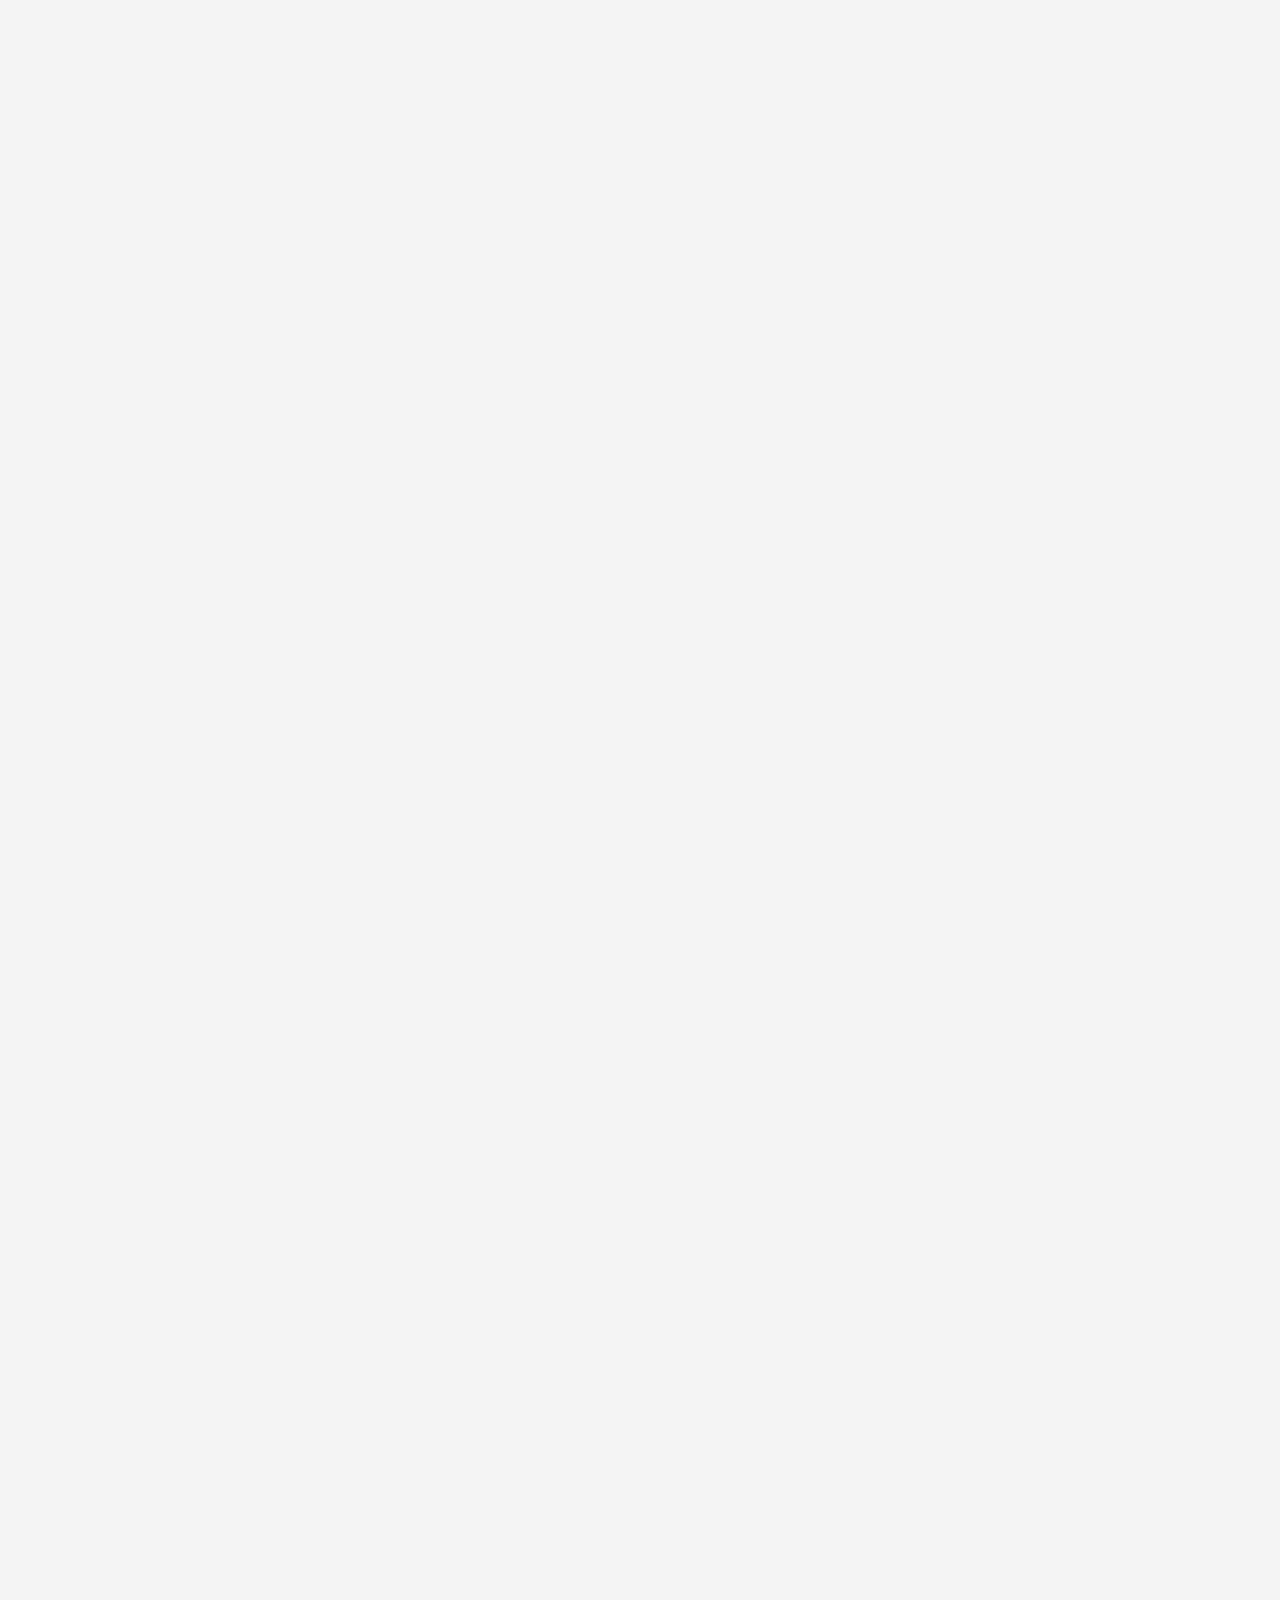
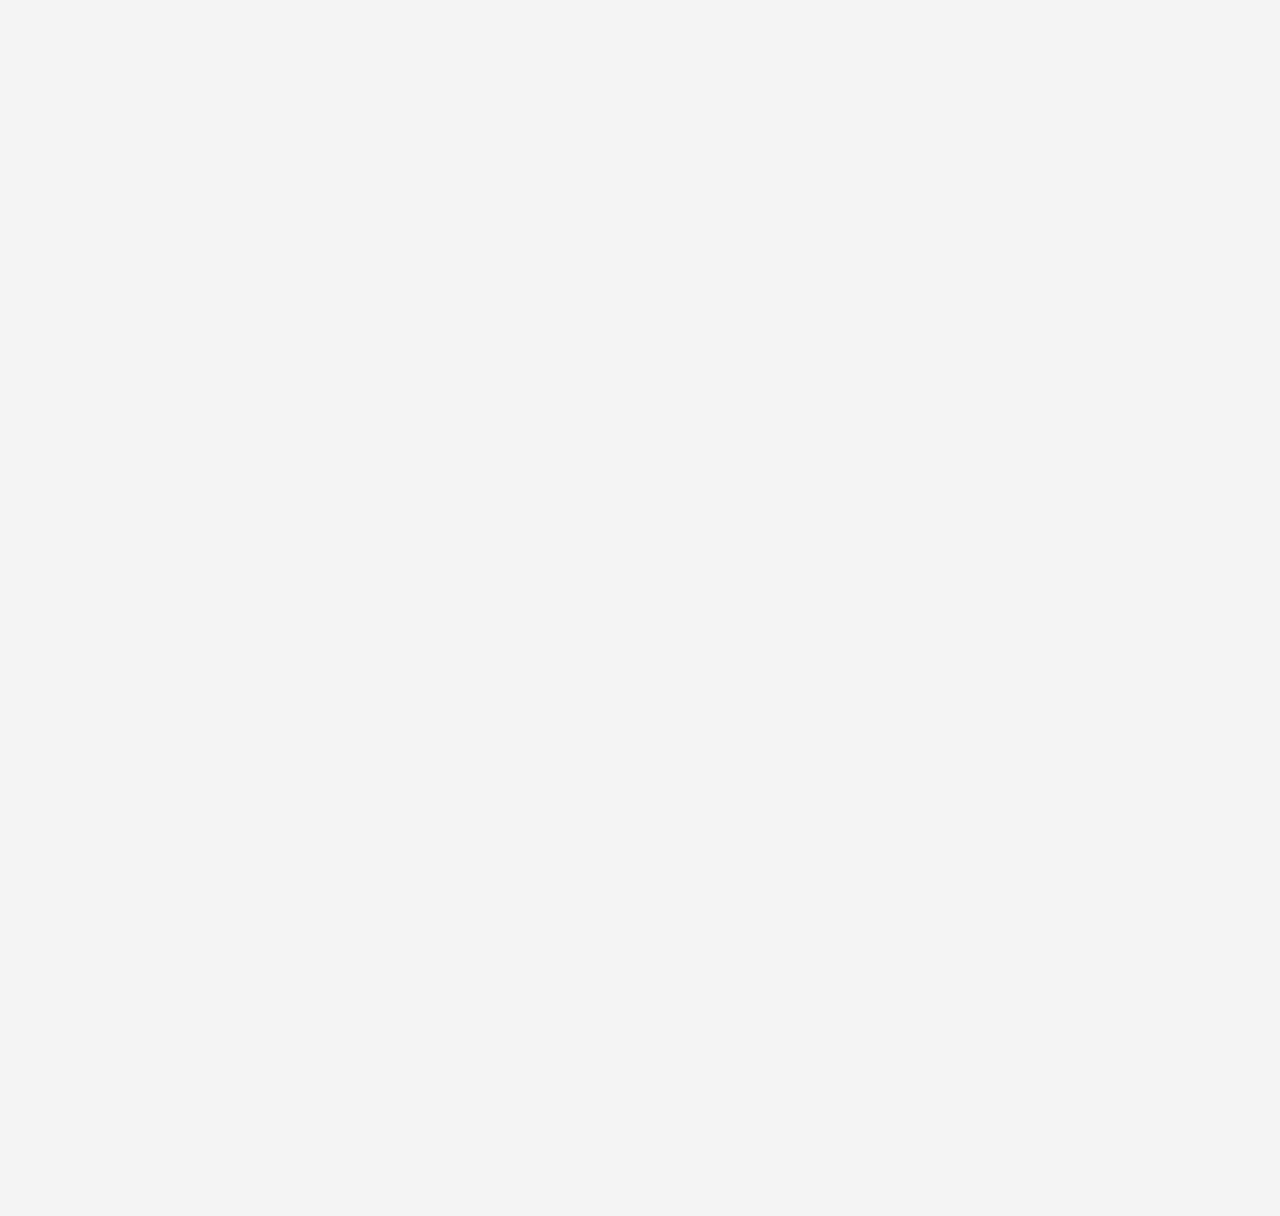
==== commit e9d0c9e9: "omg" ====
--- a/index.html
+++ b/index.html
@@ -4,20 +4,21 @@
 <head>
   <meta charset="UTF-8" />
   <meta name="viewport" content="width=device-width, initial-scale=1.0" />
-  <title>Index | My Website</title>
+  <title>Activity | My Website</title>
   <link rel="stylesheet" href="styles.css" />
 </head>
 
 <body>
+
   <header>
-    <img src="images/logo.png" alt="Oslomet logo" class="logo" />
-    <img src="images/logo1.png" alt="Storbyuniversitet Oslomet" class="logo1" />
-    <nav> 
+    <img src="images/logo.png" alt="Logo" class="logo" />
+    <img src="images/logo1.png" alt="Logo1" class="logo1" />
+    <nav>
       <ul>
         <li><a href="index.html">Index</a></li>
-        <li><a href="about.html">Accessibility</a></li>
-        <li><a href="services.html">GitHub</a></li>
-        <li><a href="activity.html">Activity</a></li>
+          <li><a href="accessibility.html">Accessibility</a></li>
+          <li><a href="gitHub.html">GitHub</a></li>
+          <li><a href="activity.html">Activity</a></li>
       </ul>
     </nav>
 
@@ -25,155 +26,159 @@
   <a href="#search-popup" class="search-button">
     <img src="images/search.png" alt="Search" />
   </a>
+
   </header>
+
   <main>
-    
+
     <div class="image-container"></div>
-    <img src="images/IndexBilde1.png" alt="Index picture" class="IndexBilde1" /> <!-- Intro Bilde -->
+    <img src="images/IndexBilde1.png" alt="Image Credits: The MIR Group at Harvard University" class="IndexBilde1"  />
   </div>
 
   <!-- Horizontal line between content boxes -->
 <hr class="content-divider">
 
 <!-- Table with decsription of the program -->
-  <div class="table-container">
-    <table>
-      <tbody>
-        <tr>
-          <th>Studiested</th>
-          <th>Varighet</th>
-          <th>Omfang</th>
-          <th>Studiepoeng</th>
-        </tr>
-        <tr>
-          <td>Pilestredet i Oslo</td>
-          <td>3 år</td>
-          <td>Heltid</td>
-          <td>180</td>
-        </tr>
-        <tr>
-          <th>Studiestart</th>
-          <th>Undervisningsspråk</th>
-          <th>Studieplasser</th>
-         
-        </tr>
-        <tr>
-          <td>August</td>
-          <td>Norsk / Engelsk</td>
-          <td>40</td>
-          
-        </tr>
-      </tbody>
-    </table>
-  </div>
-
-  <!-- Horizontal line between content boxes -->
+<div class="table-container">
+  <table class = "tableGeneralInfo">
+    <tbody>
+      <tr>
+        <th>Studiested</th>
+        <th>Varighet</th>
+        <th>Omfang</th>
+        <th>Studiepoeng</th>
+      </tr>
+      <tr>
+        <td>Pilestredet i Oslo</td>
+        <td>3 år</td>
+        <td>Heltid</td>
+        <td>180</td>
+      </tr>
+      <tr>
+        <th>Studiestart</th>
+        <th>Undervisningsspråk</th>
+        <th>Studieplasser</th>
+       
+      </tr>
+      <tr>
+        <td>August</td>
+        <td>Norsk / Engelsk</td>
+        <td>40</td>
+        
+      </tr>
+    </tbody>
+  </table>
+</div>
+
+<!-- Horizontal line between content boxes -->
 <hr class="content-divider">
 
-<!-- Trying flex for content in main -->
-<div class="flex-wrapper">
-
-
-  <!-- 70% content area on the left -->
-
-  <div class="content-left">
-    <div class="content-box">
-      <h2>Hva lærer du?</h2>
-      <p>Bachelor i matematisk modellering og datavitenskap kobler sammen matematikk, informatikk, fysikk og statistikk.  
-        Du får innsikt i matematiske modeller som brukes i praktisk problemløsning blant annet i medisinsk kjemi, biologiske prosesser og ulike samfunnssystemer. 
-        Det første studieåret har du emner i blant annet matematikk, programmering, fysikk og kjemi for å få en felles forståelse av tematikken.
-        Det siste semesteret skriver du en bacheloroppgave tett knyttet til problemstillinger i arbeidslivet.
-        Første året velger du hvilken av disse spesialiseringene du vil ta.</p>
-    </div>
-    <div class="content-box">
-      <h2>Statistiske og datadrevne metoder</h2>
-      <p>Du lærer om hvordan du kan bruke målte data koblet med datadrevne og statistiske metoder til å gjøre beregninger, for eksempel av fremtidige strømpriser. <br>
-        Du lærer hvordan du kan løse komplekse og sammensatte problemer, og utforske høydimensjonale datatyper. Moderne metoder innen maskinlæring og kunstig intelligens står sentralt.</p>
-    </div>
-    
-    <!-- Add more content as needed -->
-    <div class="content-box">
-      <h2>Vitenskapelige beregninger</h2>
-      <p>Du lærer å lage effektive algoritmer, datastrukturer og kildekoder for å løse matematiske og fysiske problemer med numeriske metoder. <br>
-        Du lærer å utvikle kildekode og metodikk knyttet til medisinsk teknologi, biologiske prosesser og annet.
-        </p>
-    </div>
-
-    <div class="content-box">
-    <h2>Matematikk og fysikk</h2>
-      <p>Du utforsker algebraiske strukturer, blant annet knyttet til dyp læring og kunstig intelligens.<br>
-        Du lærer differensialgeometri på flater, gruppeteori og kodeteori; matematiske strukturer, representasjonsteori og kategoriteori.
-        I fysikk lærer du om termodynamikk og statistisk fysikk.
-      </p>
-      <p><a href="https://student.oslomet.no/en/studier/-/studieinfo/programplan/HINGMAMO/2024/HØST" target="_blank">Se programplan på student.oslomet.no</a>.</p>
-    </div>
-
-    <!-- Horizontal line between content boxes -->
+   <div class="activity-page-wrapper">
+
+    <div class="flex-wrapper">
+
+      <div class="content-left">
+
+        <div class="content-box">
+          <h2>Hva lærer du?</h2>
+          <p>Bachelor i matematisk modellering og datavitenskap kobler sammen matematikk, informatikk, fysikk og statistikk.  
+            Du får innsikt i matematiske modeller som brukes i praktisk problemløsning blant annet i medisinsk kjemi, biologiske prosesser og ulike samfunnssystemer. 
+            Det første studieåret har du emner i blant annet matematikk, programmering, fysikk og kjemi for å få en felles forståelse av tematikken.
+            Det siste semesteret skriver du en bacheloroppgave tett knyttet til problemstillinger i arbeidslivet.
+            Første året velger du hvilken av disse spesialiseringene du vil ta.</p>
+        </div>
+        <div class="content-box">
+          <h2>Statistiske og datadrevne metoder</h2>
+          <p>Du lærer om hvordan du kan bruke målte data koblet med datadrevne og statistiske metoder til å gjøre beregninger, for eksempel av fremtidige strømpriser. <br>
+            Du lærer hvordan du kan løse komplekse og sammensatte problemer, og utforske høydimensjonale datatyper. Moderne metoder innen maskinlæring og kunstig intelligens står sentralt.</p>
+        </div>
+        <div class="content-box">
+          <h2>Vitenskapelige beregninger</h2>
+          <p>Du lærer å lage effektive algoritmer, datastrukturer og kildekoder for å løse matematiske og fysiske problemer med numeriske metoder. <br>
+            Du lærer å utvikle kildekode og metodikk knyttet til medisinsk teknologi, biologiske prosesser og annet.
+            </p>
+        </div>
+        <div class="content-box">
+        <h2>Matematikk og fysikk</h2>
+          <p>Du utforsker algebraiske strukturer, blant annet knyttet til dyp læring og kunstig intelligens.<br>
+            Du lærer differensialgeometri på flater, gruppeteori og kodeteori; matematiske strukturer, representasjonsteori og kategoriteori.
+            I fysikk lærer du om termodynamikk og statistisk fysikk.
+          </p>
+          <p><a href="https://student.oslomet.no/en/studier/-/studieinfo/programplan/HINGMAMO/2024/HØST" target="_blank">Se programplan på student.oslomet.no</a>.</p>
+        </div>
+
+        <!-- Horizontal line between content boxes -->
 <hr class="content-divider">
 
-    <div class="content-box">
-      <h2>Hva kan du jobbe som?</h2>
-      <p>Med dette studiet får du IT-kompetanse som er etterspurt i arbeidslivet, særlig om du velger spesialiseringene vitenskapelige beregninger eller statistiske og datadrevne metoder.<br><br>
+        <div class="content-box">
+          <h2>Hva kan du jobbe som?</h2>
+          <p>Med dette studiet får du IT-kompetanse som er etterspurt i arbeidslivet, særlig om du velger spesialiseringene vitenskapelige beregninger eller statistiske og datadrevne metoder.<br><br>
         Spesialiseringen i matematikk og fysikk retter seg mer mot videre studier, men også her får du etterspurt kompetanse i arbeidslivet etter bachelorstudiet.<br><br>
         Matematisk modellering og datavitenskap blir stadig viktigere som basisgrunnlag, i for eksempel beregninger knyttet til klima, forsikring og finans, og datadrevne metoder for verdiskaping.<br><br>
         Datadrevne metoder og maskinlæring er i dag svært mye brukt i arbeidslivet.
         </p>
-    </div>
+      </div>
 <!-- Horizontal line between content boxes -->
 <hr class="content-divider">
 
-
-<!--Tabell for studiets oppbygging-->
 <div class="content-box">
   <h2>Studiets oppbygging</h2>
+
+  <div class="table-wrapper">
   <table class="tableStudietsOppbygging">
-    <tbody>
-        <tr>
-         <td></td>
-         <td class="studiepoeng" colspan="1">10 studiepoeng</td>
-         <td class="studiepoeng"colspan="1">10 studiepoeng</td>
-         <td class="studiepoeng" colspan="2">10 studiepoeng</td>
-       </tr>
-       <tr> 
-         <td class="semester">1. semester</td>
-         <td class="oblig" colspan="1"><a href="https://student.oslomet.no/en/studier/-/studieinfo/emne/DAPE1300/2024/H%C3%98ST">DAPE1300<br><br><i><b>Matematikk</i></b></a></td>
-         <td class="oblig" colspan="1"><a href="https://student.oslomet.no/en/studier/-/studieinfo/emne/DAPE1400/2024/H%C3%98ST">DAPE1400<br><br><i><b>Programmering</i></b></a></td>
-         <td colspan="1"><a href="https://student.oslomet.no/en/studier/-/studieinfo/emne/DATA1100/2024/H%C3%98ST">DATA1100<br><br><i><b>Teknologi og samfunn for programmerere*</i></b></a><br><br>* - 5 studiepoeng</td>
-        <td class="sisterad" colspan="1"><a href="https://student.oslomet.no/en/studier/-/studieinfo/emne/MAMO1100/2024/H%C3%98ST">MAMO1100<br><br><i><b>Innføring i modeller og beregninger*</i></b></a><br><br>* - 5 studiepoeng</td>
-      </tr>
-      <tr> 
-        <td class="semester">2. semester</td>
-        <td class="oblig" colspan="1"><a href="https://student.oslomet.no/en/studier/-/studieinfo/emne/DAFE1000/2024/H%C3%98ST">DAFE1000<br><br><i><b>Matematikk 1000</i></b></a></td>
-        <td class="oblig" colspan="1"><a href="https://student.oslomet.no/en/studier/-/studieinfo/emne/DAPE2101/2024/H%C3%98ST">DAPE2101<br><br><i><b>Fysikk og kjemi</i></b></a></td>
-        <td class="oblig" colspan="2"><a href="https://student.oslomet.no/en/studier/-/studieinfo/emne/DATA1500/2024/H%C3%98ST">DATA1500<br><br><i><b>Databaser</i></b></a></td>
-      </tr>
-      <tr> 
-        <td class="semester">3. semester</td>
-        <td class="oblig" colspan="1"><a href="https://student.oslomet.no/en/studier/-/studieinfo/emne/DAPE2000/2024/H%C3%98ST">DAPE2000<br><br><i><b>Matematikk 2000 med statistikk</i></b></a></td>
-        <td class="oblig" colspan="1"><a href="https://student.oslomet.no/en/studier/-/studieinfo/emne/MAMO2100/2024/H%C3%98ST">MAMO21000<br><br><i><b>Moderne fysikk</i></b></a></td>
-       <td class="freeSubject" colspan="2">Enmegruppe</td>
-      </tr>
-      <tr> 
-        <td class="semester">4. semester</td>
-        <td class="oblig" colspan="1"><a href="https://student.oslomet.no/en/studier/-/studieinfo/emne/DAVE3705/2024/H%C3%98ST">DAVE3705<br><br><i><b>Matematikk 4000</i></b></a></td>
-        <td class="freeSubject" colspan="1">Emnegruppe</td>
-        <td class="freeSubject" colspan="2">Emnegruppe</td>
-      </tr>
-      <tr>
-        <td class="semester">5. semester</td>
-        <td class="oblig" colspan="1"><a href="https://student.oslomet.no/en/studier/-/studieinfo/emne/DAVE3700/2024/H%C3%98ST">DAVE3700<br><br><i><b>Matematikk 3000</i></b></a></td>
-        <td class="freeSubject" colspan="1">Emnegruppe</td>
-        <td class="freeSubject" colspan="2">Emnegruppe</td>
-     </tr>
-        <tr> 
-            <td class="semester">6. semester</td>
-            <td class="oblig" colspan="2"><a href="https://student.oslomet.no/en/studier/-/studieinfo/emne/DATA3900/2024/H%C3%98ST">DATA3900<br><br><i><b>Bacheloroppgave</i></b></a>**<br><br>** - 20 studiepoeng</td>
-            <td class="freeSubject" colspan="2">Emnegruppe</td>
-         </tr>   
-    </tbody>
-</table>
+   <tbody>
+     <tr>
+      <td></td>
+      <td class="studiepoeng" colspan="1">10 studiepoeng</td>
+      <td class="studiepoeng"colspan="1">10 studiepoeng</td>
+      <td class="studiepoeng" colspan="2">10 studiepoeng</td>
+    </tr>
+    <tr> 
+      <td class="semester">1. semester</td>
+      <td class="oblig" colspan="1"><a href="https://student.oslomet.no/en/studier/-/studieinfo/emne/DAPE1300/2024/H%C3%98ST">DAPE1300<br><br><i><b>Matematikk</i></b></a></td>
+      <td class="oblig" colspan="1"><a href="https://student.oslomet.no/en/studier/-/studieinfo/emne/DAPE1400/2024/H%C3%98ST">DAPE1400<br><br><i><b>Programmering</i></b></a></td>
+      <td colspan="1"><a href="https://student.oslomet.no/en/studier/-/studieinfo/emne/DATA1100/2024/H%C3%98ST">DATA1100<br><br><i><b>Teknologi og samfunn for programmerere*</i></b></a><br><br>* - 5 studiepoeng</td>
+     <td class="sisterad" colspan="1"><a href="https://student.oslomet.no/en/studier/-/studieinfo/emne/MAMO1100/2024/H%C3%98ST">MAMO1100<br><br><i><b>Innføring i modeller og beregninger*</i></b></a><br><br>* - 5 studiepoeng</td>
+    </tr>
+   <tr> 
+     <td class="semester">2. semester</td>
+     <td class="oblig" colspan="1"><a href="https://student.oslomet.no/en/studier/-/studieinfo/emne/DAFE1000/2024/H%C3%98ST">DAFE1000<br><br><i><b>Matematikk 1000</i></b></a></td>
+     <td class="oblig" colspan="1"><a href="https://student.oslomet.no/en/studier/-/studieinfo/emne/DAPE2101/2024/H%C3%98ST">DAPE2101<br><br><i><b>Fysikk og kjemi</i></b></a></td>
+     <td class="oblig" colspan="2"><a href="https://student.oslomet.no/en/studier/-/studieinfo/emne/DATA1500/2024/H%C3%98ST">DATA1500<br><br><i><b>Databaser</i></b></a></td>
+   </tr>
+   <tr> 
+     <td class="semester">3. semester</td>
+     <td class="oblig" colspan="1"><a href="https://student.oslomet.no/en/studier/-/studieinfo/emne/DAPE2000/2024/H%C3%98ST">DAPE2000<br><br><i><b>Matematikk 2000 med statistikk</i></b></a></td>
+     <td class="oblig" colspan="1"><a href="https://student.oslomet.no/en/studier/-/studieinfo/emne/MAMO2100/2024/H%C3%98ST">MAMO21000<br><br><i><b>Moderne fysikk</i></b></a></td>
+    <td class="freeSubject" colspan="2">Enmegruppe</td>
+   </tr>
+   <tr> 
+     <td class="semester">4. semester</td>
+     <td class="oblig" colspan="1"><a href="https://student.oslomet.no/en/studier/-/studieinfo/emne/DAVE3705/2024/H%C3%98ST">DAVE3705<br><br><i><b>Matematikk 4000</i></b></a></td>
+     <td class="freeSubject" colspan="1">Emnegruppe</td>
+     <td class="freeSubject" colspan="2">Emnegruppe</td>
+   </tr>
+   <tr>
+     <td class="semester">5. semester</td>
+     <td class="oblig" colspan="1"><a href="https://student.oslomet.no/en/studier/-/studieinfo/emne/DAVE3700/2024/H%C3%98ST">DAVE3700<br><br><i><b>Matematikk 3000</i></b></a></td>
+     <td class="freeSubject" colspan="1">Emnegruppe</td>
+     <td class="freeSubject" colspan="2">Emnegruppe</td>
+   </tr>
+     <tr> 
+         <td class="semester">6. semester</td>
+         <td class="oblig" colspan="2"><a href="https://student.oslomet.no/en/studier/-/studieinfo/emne/DATA3900/2024/H%C3%98ST">DATA3900<br><br><i><b>Bacheloroppgave</i></b></a>**<br><br>** - 20 studiepoeng</td>
+         <td class="freeSubject" colspan="2">Emnegruppe</td>
+      </tr>   
+  </tbody>
+  </table>
+ </div>
+</div>
+    
 <div class="content-box">
   <h3>Emnegruppe: Matematikk og fysikk</h3>
+
+  <div class="table-wrapper">
+
   <table class="tableStudietsOppbygging">
     <tbody>
       <tr>
@@ -218,131 +223,147 @@
       </tr>
     </tbody>
   </table>
-</div>
-<div class="content-box">
-  <h3>Emnegruppe: Statistiske og datadrevne metoder</h3>
-  <table class="tableStudietsOppbygging">
-    <tbody>
-      <tr>
-        <td></td>
-        <td class="studiepoeng" colspan="1">10 studiepoeng</td>
-        <td class="studiepoeng"colspan="1">10 studiepoeng</td>
-        <td class="studiepoeng" colspan="1">10 studiepoeng</td>
-        <td class="studiepoeng"colspan="1">10 studiepoeng</td>
-        <td class="studiepoeng" colspan="1">10 studiepoeng</td>
-      </tr>
-      <tr>
-        <td class="semester">3. semester</td>
-        <td class="oblig" colspan="1"><a href="https://student.oslomet.no/en/studier/-/studieinfo/emne/DATS2300/2024/H%C3%98ST">DATS2300<br><br><i><b></b>Algoritmer og datastrukturer</i></b></a></td>
-        <td></td>
-        <td></td>
-        <td></td>
-        <td></td>
-      </tr>
-      <tr>
-        <td class="semester">4. semester</td>
-        <td class="oblig" colspan="1"><a href="https://student.oslomet.no/en/studier/-/studieinfo/emne/MAMO3100/2024/H%C3%98ST">MAMO3100<br><br><i><b></b>Statistisk analyse</i></b></a></td>
-        <td class="oblig" colspan="1"><a href="https://student.oslomet.no/en/studier/-/studieinfo/emne/ADSE3200/2024/H%C3%98ST">ADSE3200<br><br><i><b></b>Visualisering</i></b></a></td>
-        <td class="oblig" colspan="1"><a href="https://student.oslomet.no/en/studier/-/studieinfo/emne/MAMO2200/2024/H%C3%98ST">MAMO2200<br><br><i><b></b>Avansert modellering og beregninger</i></b></a></td>
-        <td></td>
-        <td></td>
-      </tr>
-      <tr>
-        <td class="semester">5. semester</td>
-        <td class="oblig" colspan="1"><a href="https://student.oslomet.no/en/studier/-/studieinfo/emne/DAVE3625/2024/H%C3%98ST">DAVE3625<br><br><i><b></b>Introduksjon til Kunstig Intelligens</i></b></a></td>
-        <td class="oblig" colspan="1"><a href="https://student.oslomet.no/en/studier/-/studieinfo/emne/DATA3730/2024/H%C3%98ST">DATA3730<br><br><i><b></b>Introduksjon til IT-forskning</i></b></a></td>
-        <td class="oblig" colspan="1"><a href="https://student.oslomet.no/en/studier/-/studieinfo/emne/DATA3750/2024/H%C3%98ST">DATA3750<br><br><i><b></b>Anvendt kunstig intelligens og data science prosjekt</i></b></a></td>
-        <td class="oblig" colspan="1"><a href="https://student.oslomet.no/en/studier/-/studieinfo/emne/ITPE3100/2024/H%C3%98ST">ITPE3100<br><br><i><b></b>Datasikkerhet</i></b></a></td>
-        <td class="oblig" colspan="1"><a href="https://student.oslomet.no/en/studier/-/studieinfo/emne/MAMO3200/2024/H%C3%98ST">MAMO3200<br><br><i><b></b>Simulering og visualisering</i></b></a></td>
-      </tr>
-      <tr>
-        <td class="semester">6. semester</td>
-        <td class="oblig" colspan="1"><a href="https://student.oslomet.no/en/studier/-/studieinfo/emne/ADTS2310/2024/H%C3%98ST">ADTS2310<br><br><i><b></b>Testing av programvare</i></b></a></td>
-        <td class="oblig" colspan="1"><a href="https://student.oslomet.no/en/studier/-/studieinfo/emne/DATA2410/2024/H%C3%98ST">DATA2410<br><br><i><b></b>Datanettverk og skytjenester</i></b></a></td>
-        <td class="oblig" colspan="1"><a href="https://student.oslomet.no/en/studier/-/studieinfo/emne/DAVE3606/2024/H%C3%98ST">DAVE3606<br><br><i><b></b>Ressurseffektive programmer</i></b></a></td>
-        <td></td>
-        <td></td>
-      </tr>
-    </tbody>
-  </table>
-</div>
-<div class="content-box">
-  <h3>Emnegruppe: Vitenskapelige beregninger</h3>
-  <table class="tableStudietsOppbygging">
-    <tbody>
-      <tr>
-        <td></td>
-        <td class="studiepoeng" colspan="1">10 studiepoeng</td>
-        <td class="studiepoeng"colspan="1">10 studiepoeng</td>
-        <td class="studiepoeng" colspan="1">10 studiepoeng</td>
-        <td class="studiepoeng"colspan="1">10 studiepoeng</td>
-        <td class="studiepoeng" colspan="1">10 studiepoeng</td>
-      </tr>
-      <tr>
-        <td class="semester">3. semester</td>
-        <td class="oblig" colspan="1"><a href="https://student.oslomet.no/en/studier/-/studieinfo/emne/DATS2300/2024/H%C3%98ST">DATS2300<br><br><i><b></b>Algoritmer og datastrukturer</i></b></a></td>
-        <td></td>
-        <td></td>
-        <td></td>
-        <td></td>
-      </tr>
-      <tr>
-        <td class="semester">4. semester</td>
-        <td class="oblig" colspan="1"><a href="https://student.oslomet.no/en/studier/-/studieinfo/emne/DAVE3606/2024/H%C3%98ST">DAVE3606<br><br><i><b></b>Ressurseffektive programmer</i></b></a></td>
-        <td class="oblig" colspan="1"><a href="https://student.oslomet.no/en/studier/-/studieinfo/emne/MAMO2200/2024/H%C3%98ST">MAMO2200<br><br><i><b></b>Avansert modellering og beregninger</i></b></a></td>
-        <td></td>
-        <td></td>
-        <td></td>
-      </tr>
-      <tr>
-        <td class="semester">5. semester</td>
-        <td class="oblig" colspan="1"><a href="https://student.oslomet.no/en/studier/-/studieinfo/emne/MAMO3200/2024/H%C3%98ST">MAMO3200<br><br><i><b></b>Simulering og visualisering</i></b></a></td>
-        <td class="oblig" colspan="1"><a href="https://student.oslomet.no/en/studier/-/studieinfo/emne/DATA3730/2024/H%C3%98ST">DATA3730<br><br><i><b></b>Introduksjon til IT-forskning</i></b></a></td>
-        <td class="oblig" colspan="1"><a href="https://student.oslomet.no/en/studier/-/studieinfo/emne/ITPE3100/2024/H%C3%98ST">ITPE3100<br><br><i><b></b>Datasikkerhet</i></b></a></td>
-        <td class="oblig" colspan="1"><a href="https://student.oslomet.no/en/studier/-/studieinfo/emne/MAMO2300/2024/H%C3%98ST">MAMO2300<br><br><i><b></b>Lineær algebra og introduksjon til gruppeteori</i></b></a></td>
-        <td class="oblig" colspan="1"><a href="https://student.oslomet.no/en/studier/-/studieinfo/emne/MAMO3300/2024/H%C3%98ST">MAMO3300<br><br><i><b></b>Reell analyse</i></b></a></td>
-      </tr>
-      <tr>
-        <td class="semester">6. semester</td>
-        <td class="oblig" colspan="1"><a href="https://student.oslomet.no/en/studier/-/studieinfo/emne/ADSE3200/2024/H%C3%98ST">ADSE3200<br><br><i><b></b>Visualisering</i></b></a></td>
-        <td class="oblig" colspan="1"><a href="https://student.oslomet.no/en/studier/-/studieinfo/emne/ADTS2310/2024/H%C3%98ST">ADTS2310<br><br><i><b></b>Testing av programvare</i></b></a></td>
-        <td class="oblig" colspan="1"><a href="https://student.oslomet.no/en/studier/-/studieinfo/emne/DATA2410/2024/H%C3%98ST">DATA2410<br><br><i><b></b>Datanettverk og skytjenester</i></b></a></td>
-        <td class="oblig" colspan="1"><a href="https://student.oslomet.no/en/studier/-/studieinfo/emne/MAMO2500/2024/H%C3%98ST">MAMO2500<br><br><i><b></b>Symmetrier og algebraiske strukturer</i></b></a></td>
-        <td></td>
-      </tr>
-    </tbody>
-  </table>
-</div>
-<br><br>
-
- <!-- Horizontal line between content boxes -->
+    </div>
+  </div>
+
+  <div class="content-box">
+    <h3>Emnegruppe: Statistiske og datadrevne metoder</h3>
+
+    <div class="table-wrapper">
+    <table class="tableStudietsOppbygging">
+      <tbody>
+        <tr>
+          <td></td>
+          <td class="studiepoeng" colspan="1">10 studiepoeng</td>
+          <td class="studiepoeng"colspan="1">10 studiepoeng</td>
+          <td class="studiepoeng" colspan="1">10 studiepoeng</td>
+          <td class="studiepoeng"colspan="1">10 studiepoeng</td>
+          <td class="studiepoeng" colspan="1">10 studiepoeng</td>
+        </tr>
+        <tr>
+          <td class="semester">3. semester</td>
+          <td class="oblig" colspan="1"><a href="https://student.oslomet.no/en/studier/-/studieinfo/emne/DATS2300/2024/H%C3%98ST">DATS2300<br><br><i><b></b>Algoritmer og datastrukturer</i></b></a></td>
+          <td></td>
+          <td></td>
+          <td></td>
+          <td></td>
+        </tr>
+        <tr>
+          <td class="semester">4. semester</td>
+          <td class="oblig" colspan="1"><a href="https://student.oslomet.no/en/studier/-/studieinfo/emne/MAMO3100/2024/H%C3%98ST">MAMO3100<br><br><i><b></b>Statistisk analyse</i></b></a></td>
+          <td class="oblig" colspan="1"><a href="https://student.oslomet.no/en/studier/-/studieinfo/emne/ADSE3200/2024/H%C3%98ST">ADSE3200<br><br><i><b></b>Visualisering</i></b></a></td>
+          <td class="oblig" colspan="1"><a href="https://student.oslomet.no/en/studier/-/studieinfo/emne/MAMO2200/2024/H%C3%98ST">MAMO2200<br><br><i><b></b>Avansert modellering og beregninger</i></b></a></td>
+          <td></td>
+          <td></td>
+        </tr>
+        <tr>
+          <td class="semester">5. semester</td>
+          <td class="oblig" colspan="1"><a href="https://student.oslomet.no/en/studier/-/studieinfo/emne/DAVE3625/2024/H%C3%98ST">DAVE3625<br><br><i><b></b>Introduksjon til Kunstig Intelligens</i></b></a></td>
+          <td class="oblig" colspan="1"><a href="https://student.oslomet.no/en/studier/-/studieinfo/emne/DATA3730/2024/H%C3%98ST">DATA3730<br><br><i><b></b>Introduksjon til IT-forskning</i></b></a></td>
+          <td class="oblig" colspan="1"><a href="https://student.oslomet.no/en/studier/-/studieinfo/emne/DATA3750/2024/H%C3%98ST">DATA3750<br><br><i><b></b>Anvendt kunstig intelligens og data science prosjekt</i></b></a></td>
+          <td class="oblig" colspan="1"><a href="https://student.oslomet.no/en/studier/-/studieinfo/emne/ITPE3100/2024/H%C3%98ST">ITPE3100<br><br><i><b></b>Datasikkerhet</i></b></a></td>
+          <td class="oblig" colspan="1"><a href="https://student.oslomet.no/en/studier/-/studieinfo/emne/MAMO3200/2024/H%C3%98ST">MAMO3200<br><br><i><b></b>Simulering og visualisering</i></b></a></td>
+        </tr>
+        <tr>
+          <td class="semester">6. semester</td>
+          <td class="oblig" colspan="1"><a href="https://student.oslomet.no/en/studier/-/studieinfo/emne/ADTS2310/2024/H%C3%98ST">ADTS2310<br><br><i><b></b>Testing av programvare</i></b></a></td>
+          <td class="oblig" colspan="1"><a href="https://student.oslomet.no/en/studier/-/studieinfo/emne/DATA2410/2024/H%C3%98ST">DATA2410<br><br><i><b></b>Datanettverk og skytjenester</i></b></a></td>
+          <td class="oblig" colspan="1"><a href="https://student.oslomet.no/en/studier/-/studieinfo/emne/DAVE3606/2024/H%C3%98ST">DAVE3606<br><br><i><b></b>Ressurseffektive programmer</i></b></a></td>
+          <td></td>
+          <td></td>
+        </tr>
+      </tbody>
+    </table>
+      </div>
+    </div>
+
+    <div class="content-box">
+      <h3>Emnegruppe: Vitenskapelige beregninger</h3>
+
+      <div class="table-wrapper">
+      <table class="tableStudietsOppbygging">
+        <tbody>
+          <tr>
+            <td></td>
+            <td class="studiepoeng" colspan="1">10 studiepoeng</td>
+            <td class="studiepoeng"colspan="1">10 studiepoeng</td>
+            <td class="studiepoeng" colspan="1">10 studiepoeng</td>
+            <td class="studiepoeng"colspan="1">10 studiepoeng</td>
+            <td class="studiepoeng" colspan="1">10 studiepoeng</td>
+          </tr>
+          <tr>
+            <td class="semester">3. semester</td>
+            <td class="oblig" colspan="1"><a href="https://student.oslomet.no/en/studier/-/studieinfo/emne/DATS2300/2024/H%C3%98ST">DATS2300<br><br><i><b></b>Algoritmer og datastrukturer</i></b></a></td>
+            <td></td>
+            <td></td>
+            <td></td>
+            <td></td>
+          </tr>
+          <tr>
+            <td class="semester">4. semester</td>
+            <td class="oblig" colspan="1"><a href="https://student.oslomet.no/en/studier/-/studieinfo/emne/DAVE3606/2024/H%C3%98ST">DAVE3606<br><br><i><b></b>Ressurseffektive programmer</i></b></a></td>
+            <td class="oblig" colspan="1"><a href="https://student.oslomet.no/en/studier/-/studieinfo/emne/MAMO2200/2024/H%C3%98ST">MAMO2200<br><br><i><b></b>Avansert modellering og beregninger</i></b></a></td>
+            <td></td>
+            <td></td>
+            <td></td>
+          </tr>
+          <tr>
+            <td class="semester">5. semester</td>
+            <td class="oblig" colspan="1"><a href="https://student.oslomet.no/en/studier/-/studieinfo/emne/MAMO3200/2024/H%C3%98ST">MAMO3200<br><br><i><b></b>Simulering og visualisering</i></b></a></td>
+            <td class="oblig" colspan="1"><a href="https://student.oslomet.no/en/studier/-/studieinfo/emne/DATA3730/2024/H%C3%98ST">DATA3730<br><br><i><b></b>Introduksjon til IT-forskning</i></b></a></td>
+            <td class="oblig" colspan="1"><a href="https://student.oslomet.no/en/studier/-/studieinfo/emne/ITPE3100/2024/H%C3%98ST">ITPE3100<br><br><i><b></b>Datasikkerhet</i></b></a></td>
+            <td class="oblig" colspan="1"><a href="https://student.oslomet.no/en/studier/-/studieinfo/emne/MAMO2300/2024/H%C3%98ST">MAMO2300<br><br><i><b></b>Lineær algebra og introduksjon til gruppeteori</i></b></a></td>
+            <td class="oblig" colspan="1"><a href="https://student.oslomet.no/en/studier/-/studieinfo/emne/MAMO3300/2024/H%C3%98ST">MAMO3300<br><br><i><b></b>Reell analyse</i></b></a></td>
+          </tr>
+          <tr>
+            <td class="semester">6. semester</td>
+            <td class="oblig" colspan="1"><a href="https://student.oslomet.no/en/studier/-/studieinfo/emne/ADSE3200/2024/H%C3%98ST">ADSE3200<br><br><i><b></b>Visualisering</i></b></a></td>
+            <td class="oblig" colspan="1"><a href="https://student.oslomet.no/en/studier/-/studieinfo/emne/ADTS2310/2024/H%C3%98ST">ADTS2310<br><br><i><b></b>Testing av programvare</i></b></a></td>
+            <td class="oblig" colspan="1"><a href="https://student.oslomet.no/en/studier/-/studieinfo/emne/DATA2410/2024/H%C3%98ST">DATA2410<br><br><i><b></b>Datanettverk og skytjenester</i></b></a></td>
+            <td class="oblig" colspan="1"><a href="https://student.oslomet.no/en/studier/-/studieinfo/emne/MAMO2500/2024/H%C3%98ST">MAMO2500<br><br><i><b></b>Symmetrier og algebraiske strukturer</i></b></a></td>
+            <td></td>
+          </tr>
+        </tbody>
+      </table>
+       </div>
+      </div>
+
+      <!-- Horizontal line between content boxes -->
  <hr class="content-divider">
-
-<div class="question box">
-      <h2>Spørsmål om utdanningen?</h2>
-      <p><a href="https://www.oslomet.no/kontaktskjema#Jeg%20vil%20bli%20student" class="question-link">Har du spørsmål om utdanningen, kontakt oss gjennom vårt kontaktskjema.</a></p>
-    </div>
+        
+      <div class="content-box">
+      <div class="question box">
+        <h2>Spørsmål om utdanningen?</h2>
+        <p><a href="https://www.oslomet.no/kontaktskjema#Jeg%20vil%20bli%20student" class="question-link">Har du spørsmål om utdanningen, kontakt oss gjennom vårt kontaktskjema.</a></p>
+      </div>   
+    </div>
+
+    <!-- Horizontal line between content boxes -->
+ <hr class="content-divider">
+
+ <div class="content-box">
+ <div class="content-box faglig-leder">
+  <h2>Faglig leder</h2>
+  <div class="contact-container">
+    <img src="images/contact-image.jpeg" alt="Kristoffer Herland Hellton" class="contact-image" />
+    <div class="contact-info">
+      <h3><a href="https://www.oslomet.no/om/ansatt/krhel3944/">Kristoffer Herland Hellton</a></h3>
+      <p>førsteamanuensis</p>
+      <p>+47 672 37 240 | <a href="https://outlook.live.com/mail/0/deeplink/compose?mailtouri=mailto%3Apost%40oslomet.no">kristoffer.hellton@oslomet.no</a></p>
+    </div>
+  </div> 
+</ul>    
+</div>
+</div>
+
 <!-- Horizontal line between content boxes -->
 <hr class="content-divider">
 
-    <div class="content-box faglig-leder">
-      <h2>Faglig leder</h2>
-      <div class="contact-container">
-        <img src="images/contact-image.jpeg" alt="Kristoffer Herland Hellton" class="contact-image" />
-        <div class="contact-info">
-          <h3><a href="https://www.oslomet.no/om/ansatt/krhel3944/">Kristoffer Herland Hellton</a></h3>
-          <p>førsteamanuensis</p>
-          <p>+47 672 37 240 | <a href="https://outlook.live.com/mail/0/deeplink/compose?mailtouri=mailto%3Apost%40oslomet.no">kristoffer.hellton@oslomet.no</a></p>
-        </div>
-      </div> 
-    </ul>    
-    </div>
-
-    <!-- Horizontal line between content boxes -->
-<hr class="content-divider">
-
 <!--Studenthistorie-->
+
+<div class="content-box">
 <div class="content-container">
+
   <div class="Studenthistorie">
       <h3>
       <a href="https://www.oslomet.no/studier/studenthistorier?student_story=147">Teknologi og design<br>
@@ -353,6 +374,7 @@
         <p>Har du lyst til å finne ut hva som vil skje i fremtiden? Lær å bruke verktøy for å forutsi alt fra været og strømprisene til utviklingen i boligmarkedet.</p>
       </a>
   </div>
+
   <div class="image-container">
     <a href="https://www.oslomet.no/studier/studenthistorier/spa-fremtiden-matematikk-datavitenskap">
       <img src="images/studenthistorier.jpg" alt="Picture of two studets">
@@ -360,35 +382,42 @@
   </div>
 </div>
 
- <!-- Horizontal line between content boxes -->
- <hr class="content-divider">
-
-  <!--Du er kanskje også interessert i disse?-->
-  <div class="interessert-liste">
-    <h2>Du er kanskje også interessert i disse?</h2>
-    <ul>
-      <li><a href="https://www.oslomet.no/studier/tkd/anvendt-datateknologi"><p>Anvendt datateknologi</p><br>Bachelorprogram | 3 år | Pilestredet i Oslo | Heltid</a></li>
-      <li><a href="https://www.oslomet.no/studier/tkd/bioteknologi-kjemiingenior"><p>Bioteknologi- og kjemiingeniør</p><br>Bachelorprogram | 3 år | Pilestredet i Oslo | Heltid</a></li>
-      <li><a href="https://www.oslomet.no/studier/tkd/byggingenior"><p>Byggingeniør</p><br>Bachelorprogram | 3 år | Pilestredet i Oslo | Heltid</a></li>
-      <li><a href="https://www.oslomet.no/studier/tkd/dataingenior"><p>Dataingeniør</p><br>Bachelorprogram | 3 år | Pilestredet i Oslo | Heltid</a></li>
-      <li><a href="https://www.oslomet.no/studier/tkd/elektronikkingenior"><p>Elektronikkingeniør</p><br>Bachelorprogram | 3 år | Pilestredet i Oslo | Heltid</a></li>
-      <li><a href="https://www.oslomet.no/studier/tkd/informasjonsteknologi"><p>Informasjonsteknologi</p><br>Bachelorprogram | 3 år | Pilestredet i Oslo | Heltid</a></li>
-      <li><a href="https://www.oslomet.no/studier/tkd/maskiningenior"><p>Maskiningeniør</p><br>Bachelorprogram | 3 år | Pilestredet i Oslo | Heltid</a></li>
-      <li><a href="https://www.oslomet.no/studier/tkd/tre-termin-ingenior"><p>Tre-terminsordning til ingeniørutdanning</p><br>Bachelorprogram | 3 år | Pilestredet i Oslo | Heltid</a></li>
-    </ul>
-  </div>
-</div>
-</div>
-
-<!-- 40% content area on the right for future content -->
-   
-<div class="content-right">
-
-  <!-- Clickable boxes to the right -->
+</div>
+
+<!-- Horizontal line between content boxes -->
+<hr class="content-divider">
+
+
+ <!--Du er kanskje også interessert i disse?-->
+ <div class="content-box">
+ <div class="interessert-liste">
+
+  <h2>Du er kanskje også interessert i disse?</h2>
+  <ul>
+    <li><a href="https://www.oslomet.no/studier/tkd/anvendt-datateknologi"><p>Anvendt datateknologi</p><br>Bachelorprogram | 3 år | Pilestredet i Oslo | Heltid</a></li>
+    <li><a href="https://www.oslomet.no/studier/tkd/bioteknologi-kjemiingenior"><p>Bioteknologi- og kjemiingeniør</p><br>Bachelorprogram | 3 år | Pilestredet i Oslo | Heltid</a></li>
+    <li><a href="https://www.oslomet.no/studier/tkd/byggingenior"><p>Byggingeniør</p><br>Bachelorprogram | 3 år | Pilestredet i Oslo | Heltid</a></li>
+    <li><a href="https://www.oslomet.no/studier/tkd/dataingenior"><p>Dataingeniør</p><br>Bachelorprogram | 3 år | Pilestredet i Oslo | Heltid</a></li>
+    <li><a href="https://www.oslomet.no/studier/tkd/elektronikkingenior"><p>Elektronikkingeniør</p><br>Bachelorprogram | 3 år | Pilestredet i Oslo | Heltid</a></li>
+    <li><a href="https://www.oslomet.no/studier/tkd/informasjonsteknologi"><p>Informasjonsteknologi</p><br>Bachelorprogram | 3 år | Pilestredet i Oslo | Heltid</a></li>
+    <li><a href="https://www.oslomet.no/studier/tkd/maskiningenior"><p>Maskiningeniør</p><br>Bachelorprogram | 3 år | Pilestredet i Oslo | Heltid</a></li>
+    <li><a href="https://www.oslomet.no/studier/tkd/tre-termin-ingenior"><p>Tre-terminsordning til ingeniørutdanning</p><br>Bachelorprogram | 3 år | Pilestredet i Oslo | Heltid</a></li>
+  </ul>
+</div>
+</div>
+
+
+
+  </div>
+
+      <div class="content-right">
+      
+        <!-- Clickable boxes to the right -->
 <!--Opptakskrav og poeng-->
-  <button class="clickable-box" onclick="toggleContent(0)">
+
+  <div class="clickable-box" onclick="toggleContent(0)">
     <h2>Opptakskrav og poeng</h2>
-  </button>
+  </div>
 <div class="content" id="content1">
     <p>
       For å søke på dette programmet må du ha:<br>
@@ -400,77 +429,88 @@
       Det kan være konkurranse om plassene. Ved forrige opptak kom alle kvalifiserte søkere inn.<br>
       Hvis du mangler generell studiekompetanse eller enkelte fag fra videregående skole, kan du søke på dette studiet om du har <a href="https://www.oslomet.no/studier/tkd/forkurs-ingenior"> bestått ettårig forkurs for ingeniørutdanning.</a></p>
 </div>
+
 <!--Slik søker du-->
-<button class="clickable-box" onclick="toggleContent(1)">
-    <h2>Slik søker du</h2>
-</button>
+<div class="clickable-box" onclick="toggleContent(1)">
+  <h2>Slik søker du</h2>
+</div>
 <div class="content" id="content2">
-    <p>Du søker på Samordna opptak med studiekode 215&nbsp;503:<br>  <!-- non-breaking space (&nbsp;) -->
-      <ul>
-        <il>&bull; 15. april: ordinær søknadsfrist </il> <br>
-          <il>&bull; 1. mars: frist for enkelte søkere </il> <br>
-      </ul>
-      <a href="https://www.oslomet.no/studier/soknad-og-opptak/opptak-til-bachelor-aarsstudier">Mer om å søke på bachelor</a></p>
+  <p>Du søker på Samordna opptak med studiekode 215&nbsp;503:<br>  <!-- non-breaking space (&nbsp;) -->
+    <ul>
+      <il>&bull; 15. april: ordinær søknadsfrist </il> <br>
+        <il>&bull; 1. mars: frist for enkelte søkere </il> <br>
+    </ul>
+    <a href="https://www.oslomet.no/studier/soknad-og-opptak/opptak-til-bachelor-aarsstudier">Mer om å søke på bachelor</a></p>
 </div>
 <!--Hvordan foregår undervisningen-->
-<button class="clickable-box" onclick="toggleContent(2)">
-  <h2>Hvordan foregår undervisningen</h2>
-</button>
+<div class="clickable-box" onclick="toggleContent(2)">
+<h2>Hvordan foregår undervisningen</h2>
+</div>
 <div class="content" id="content3">
-  <p>Undervisningen er en kombinasjon av:<br>
-    <ul>
-      <il>&bull; prosjektarbeid</il> <br>
-      <il>&bull; workshop</il> <br>
-        <il>&bull; presentasjoner</il> <br>
-          <il>&bull; veiledninger</il> <br>
-            <il>&bull; diskusjoner og refleksjoner</il> <br>
-              <il>&bull; forelesninger</il> <br>
-                <il>&bull; selvstudier</il> <br>
-                  <il>&bull; gruppearbeid</il> <br>
-                    <il>&bull; arbeidslivsrelevant bacheloroppgave </il> <br>
-    </ul>
-    For å gjennomføre studiet på normert tid, må du regne med å bruke om lag 40 timer per uke på studierelatert arbeid gjennom hele semesteret.</p>
+<p>Undervisningen er en kombinasjon av:<br>
+  <ul>
+    <il>&bull; prosjektarbeid</il> <br>
+    <il>&bull; workshop</il> <br>
+      <il>&bull; presentasjoner</il> <br>
+        <il>&bull; veiledninger</il> <br>
+          <il>&bull; diskusjoner og refleksjoner</il> <br>
+            <il>&bull; forelesninger</il> <br>
+              <il>&bull; selvstudier</il> <br>
+                <il>&bull; gruppearbeid</il> <br>
+                  <il>&bull; arbeidslivsrelevant bacheloroppgave </il> <br>
+  </ul>
+  For å gjennomføre studiet på normert tid, må du regne med å bruke om lag 40 timer per uke på studierelatert arbeid gjennom hele semesteret.</p>
 </div>
 <!--Hva koster det-->
-<button class="clickable-box" onclick="toggleContent(3)">
+<div class="clickable-box" onclick="toggleContent(3)">
 <h2>Hva koster det</h2>
-</button>
+</div>
 <div class="content" id="content4">
 <p> <a href="https://student.oslomet.no/en/web/student/semester-fee">Du betaler en semesteravgift hvert semester (student.oslomet.no).</a> <br><br>
-  <a href="https://student.oslomet.no/en/web/student/tuition-fees-for-international-students-from-outside-eu-eea">Er du internasjonal student fra utenfor EU og EØS, må du betale studieavgift (student.oslomet.no).</a> Det er mulig å søke om unntak for betaling av denne studieavgiften.
-  </p>
+<a href="https://student.oslomet.no/en/web/student/tuition-fees-for-international-students-from-outside-eu-eea">Er du internasjonal student fra utenfor EU og EØS, må du betale studieavgift (student.oslomet.no).</a> Det er mulig å søke om unntak for betaling av denne studieavgiften.
+</p>
 </div>
 <!--Utveksling-->
-<button class="clickable-box" onclick="toggleContent(4)">
+<div class="clickable-box" onclick="toggleContent(4)">
 <h2>Utveksling</h2>
-</button>
+</div>
 <div class="content" id="content5">
 <p class="content-insideclickbox">Du kan dra på utveksling i femte semester.</p>
 </div>
 <!--Videre studiemuligheter ved OsloMet-->
-<button class="clickable-box" onclick="toggleContent(5)">
+<div class="clickable-box" onclick="toggleContent(5)">
 <h2>Videre studiemuligheter ved OsloMet</h2>
-</button>
+</div>
 <div class="content" id="content6">
 <a href=https://www.oslomet.no/studier/tkd/anvendt-data-informasjonsteknologi target="_blank">
 <table>
-  <caption>Anvendt data- og informasjonsteknologi (ACIT)</caption>
-  <tbody>
-    <tr>
-      <td>
-        Masterprogram
-      </td>
-      <td>2 år</td>
-      <td>Pilestredet i Oslo</td>
-      <td>Heltid</td>
-    </tr>
-  </tbody>
+<caption>Anvendt data- og informasjonsteknologi (ACIT)</caption>
+<tbody>
+  <tr>
+    <td>
+      Masterprogram
+    </td>
+    <td>2 år</td>
+    <td>Pilestredet i Oslo</td>
+    <td>Heltid</td>
+  </tr>
+</tbody>
 </table>
 </a>
 </div>
 </div>
+</div> 
 <script src="script.js"></script>
-    
+
+        
+
+      </div>
+    </div>
+  </div>
+
+      
+    </main>
+  
 <!-- Footer -->
 </main>
 <footer class="web-footer">
--- a/styles.css
+++ b/styles.css
@@ -1,18 +1,18 @@
-/* styles.css */
-
-/* Ensure that the body and html elements take up the full height */
+
 html, body {
-  height: 100%; /* Full height for body and html */
-  margin: 0; /* Remove default margin */
-  overflow-x: hidden; 
+  height: 100%;              /* Full height for body and html */
+  margin: 0;                 /* Remove default margin */
+  overflow-x: auto; 
 }
 
 body {
-  display: flex; /* Use flexbox layout */
-  flex-direction: column; /* Stack children vertically */
+  display: flex;                    /* flexbox layout now */
+  flex-direction: column;            /* Stack all parts vertically */
   font-family: Arial, sans-serif;
   background-color: #f4f4f4;
   }
+
+                   /* Within header stuff */
   
   header {
     background-color: #333;
@@ -21,32 +21,30 @@
     display: flex;
     justify-content: center;
     align-items: center;
-    position: relative; /* Allows absolute positioning for the logo */
-    height: 80px; /* Adjust the header height as needed */
+    position: relative;              /* positioning for the logo */
+    height: 80px;                  /* Adjust  header height  */
   }
   .header-images {
-    display: inline-block; /* Allow images to be inline */
+    display: inline-block;       /* images inlined */
     position: absolute;
     left: 30px;
     top: 50%;
-    transform: translateY(-50%); /* Center vertically */
+    transform: translateY(-50%); /* Center vertically i. e. vertically center a button inside a container element Source: https://www.w3schools.com/ */
   }
 
   .logo {
-    display: inline-block;
-    width: 80px; /* Adjust size for the logo */
-    height: auto; /* Maintain aspect ratio */
-    margin-right: 10px; /* Space between the logo and extra image */
+    width: 80px; 
+    height: auto;           /* keep ratio */
+    margin-right: 10px;  /* Space between the logo and OsloMet name image */
   }
   
   .logo1 {
-    display: inline-block;
-    width: 400px; /* Adjust size for the extra image */
-    height: auto; /* Maintain aspect ratio */
+    width: 400px;  
+    height: auto;  
   }
   nav {
-    flex-grow: 1; /* Allow the navigation to take up remaining space */
-    text-align: center; /* Center navigation items */
+    flex-grow: 1;    /*  navigation takes remaining space */
+    text-align: center; 
   }
 
   header h1 {
@@ -57,7 +55,6 @@
     list-style: none;
     padding: 0;
     margin: 0;
-    text-align: center;
     font-weight: bold;
   }
   
@@ -69,8 +66,10 @@
   nav ul li a {
     color: #fff;
     text-decoration: none;
-  }
-  /* Search Button */
+
+  }
+                /* Search Button */
+
   .search-container {
     display: flex;
     align-items: center;
@@ -87,81 +86,106 @@
   }
 
 .search-button img {
-  width: 30px; /* Adjust icon size */
+  width: 30px; 
   height: 30px;
 }
 
 
   main {
-    flex: 1; /* Allow main to grow and take available space */
+    flex: 1;        /* Allow to grow and take available space */
     padding: 10px;
     text-align: left; 
   }
 
-  .image-container {
-    width: 100%; /* Full width of the main area */
-    max-width: 1200px; /* Set a maximum width as needed */
-    margin: 0 auto; /* Center the container */
-  }
-
-  .IndexBilde1 {
-    width: 100%; /* Makes the image span the full width of the container */
-    height: auto; /* Maintains the aspect ratio */
-    max-height: 400px; /* Set a max height if needed, adjust as desired */
-    object-fit: cover; /* Ensures the image covers the width without distortion */
-    margin-top: 20px; /* Space above the image, adjust as needed */
-  }
+                                   /* COMMON THINGS  */
+
     
-  /* Flex wrapper to create the 70%-30% layout Index */
-
-.flex-wrapper {
-  display: flex;
-  max-width: 100%; /* Adjust as needed */
-  height: 100%;
-  margin: 0 auto; /* Center the layout */
-  justify-content: space-between;
-  box-sizing: border-box; 
-}
+  /* Flex wrapper to create the 60%-40% layout */
+
+  .flex-wrapper {
+    display: flex; /* This creates a flexible layout */
+    width: 100%;   /* Ensure it takes the full width */
+    gap: 20px;     /* Space between left and right sections */
+    padding: 20px; /* Add padding around the sections */
+    flex-wrap: wrap; /* **Added for responsiveness** */
+    justify-content: space-between; /* Ensure even spacing between sections */
+    box-sizing: border-box;
+    align-items: flex-start;
+  }
 
 /* Left section taking up 60% */
+
 .content-left {
-  flex: 0 0 60%;
-  padding: 30px;
+  flex: 1 1 60%; /* Flex-grow for responsiveness */
+  max-width: 60%; /* Explicit maximum width */
+  padding: 10px;
   background-color: #fff;
-}
- /* Line between classes */
-.content-divider {
+  box-sizing: border-box;
+  overflow: hidden;
+}
+
+                                        /* LINE separator i e content divider */
+ 
+ .content-divider {
   border: none;             /* Remove default border */
   border-top: 2px solid #13786f;  /* Define the line's style, thickness, and color */
   margin: 20px 0;           /* Space around the line */
   width: 100%;              /* Set width to fit the container */
 }
 
-
-/* Styling for INFO MAT table */
-table {
-  width: 100%; /* Full width of the container */
+                                                  /* INDEX PAGE  */
+
+
+  /* INDEX PAGE First image (INTRO) Source: Harvard.edu  */
+
+  .image-container {
+    width: 100%;         /* Full width of the MAIN area */
+    max-width: 1200px; 
+    margin: 0 auto;        /*  container is centered */
+  }
+
+  .IndexBilde1 {
+    width: 100%;      /* full width of the container */
+    height: auto;      /*  ratio */
+    max-height: 400px; 
+    object-fit: cover; /* covers the width without distortion */
+    margin-top: 20px; 
+  }
+
+/* INDEX PAGE, TABLE for INFO MAT */
+
+
+.tableGeneralInfo {
+  width: 100%;  /* Full width of the container */
   border-collapse: collapse; /* Merge table borders */
   margin: 20px 0; /* Add some space above and below */
+  box-sizing: border-box; /* Include borders and padding in calculations */
 }
 
 th, td {
   padding: 10px;
   border: 1px solid #ddd; /* Border around cells */
-  text-align: center; /* Center-align text */
+  text-align: center; 
 }
 
 th {
   font-weight: bold;
 }
 
-/* Styling for content within the left box */
-
+
+/* INDEX PAGE Styling for content within the LEFT BOX */
+
+.content-box {
+  flex: 1 1 300px; /* Flex-grow, flex-shrink, and base size */
+  max-width: 100%; /* Prevents boxes from exceeding the container width */
+  padding: 5px;
+  box-sizing: border-box;
+}
 
 .content-box h2 {
   font-size: 1.5rem;
   color: #333;
-  text-align: left; /* Aligns all text to the left */
+  text-align: left; 
 }
 
 
@@ -169,11 +193,11 @@
   font-family: Verdana, sans-serif;
   font-size: 1rem;
   color:#000;
-  text-align: left; /* Aligns all text to the left */
-  line-height: 2; /* Increase the line spacing between paragraphs */
-}
-
-/* Adjust faglig leder */
+  text-align: left; 
+  line-height: 2; /*  line spacing between paragraphs */
+}
+
+/* INDEX PAGE Adjust faglig leder info */
 
 /* Style for the contact container to align image and text horizontally */
 .content-box.faglig-leder .contact-container {
@@ -184,72 +208,75 @@
 
 /* Resize the contact image */
 .content-box.faglig-leder .contact-image {
-  width: 130px;  /* Resize the image */
+  width: 130px;  
   height: auto; /* Keep aspect ratio */
 }
 
 /* Style for the contact info */
 .content-box.faglig-leder .contact-info table {
-  margin: 0;  /* Remove default margins */
-}
-
-/* Optional: Style the table for better readability */
+  margin: 0;  
+}
 
 .content-box.faglig-leder h3, p{
   font-family: Verdana, Geneva, Tahoma, sans-serif;
   font-size: medium;
 }
-/* hyperlink to oslo met study */
+
+/* INDEX PAGE hyperlink to oslo met study */
 a {
-  color: black; /* Blue color for the link */
+  color: black; 
   text-decoration: underline; 
   text-decoration-thickness: 2px;
   text-decoration-color: black;
 }
 
 a:hover {
-  text-decoration: underline; /* Adds an underline when the link is hovered */
+  text-decoration: underline;  /* when the link is hovered */
   text-decoration-thickness: 3px;
   text-decoration-color: #53BFB2;
 
 }
 
-/* Right section taking up 40% */
-
+/* INDEX PAGE RIGHT SECTION taking up 40% */
+
+
+/* Content-right (box container) */
 .content-right {
-  flex: 0 0 38%;
+  flex: 1 1 40%;        /* Ensures it takes 40% of the width */
+  max-width: 500px; 
   padding: 10px;
-}
-
-
+  display: flex;
+  flex-direction: column; /* Stack the clickable boxes vertically */
+  gap: 10px;             /* Add space between boxes */
+  align-items: flex-start; /* Align boxes to the right */
+  box-sizing: border-box;
+  margin-left: auto;      /* Push content-right to the right */
+}
+
+/* Individual clickable boxes */
 .clickable-box {
-  background-color:  #333;/* background for the clickable box */
+  background-color: #333;
   color: rgb(232, 224, 0);
-  padding: 4px;
-  margin-bottom: 5px;
-  cursor: pointer;
+  padding: 10px;
   border-radius: 0;
   text-align: center;
-  width: 70%; 
+  width: 100%; /* Full width of the parent container */
+  max-width: 100%; /* Optional: limit the width of each box */
+  margin: 0 auto;
+  transition: background-color 0.2s ease, color 0.2s ease;
 }
 
 .clickable-box:hover {
-  background-color:  #334;
+  background-color: #334;
   color: rgb(141, 241, 231);
 }
+
 .content {
-  display: none; /* Hidden initially */
-  padding: 20px;
-  background-color: #f8f9fa;
-  margin-top: 10px;
-  border-radius: 5px;
-  border: 1px solid #ddd;
-  width: 62%; 
-  text-align: left;
-  line-height: 2;
-}
-
-/* Styling for content text */
+  display: none; /* Initially hide the content */
+}
+
+/* INDEX PAGE Styling for content text */
+
 .content p {
   font-family: Verdana, sans-serif;
   font-size: 2rem;
@@ -258,21 +285,88 @@
   line-height: 2;
   line-height: 2;
 }
- /* END trying flex for main */
-
-
-/* index page TABLE / ALL THE COURSES */
+
+                                 /* MEDIA For portrait and smaller devices */
+@media (max-width: 768px) {
+  header {
+    height: auto; /* Adjust height for smaller screens */
+    padding: 10px;
+    flex-wrap: wrap; /* Stack header elements */
+    text-align: center;
+  }
+
+  nav ul li {
+    display: block; /* Stack navigation items vertically */
+    margin: 10px 0;
+  }
+
+  .header-images {
+    position: static; /* Reset position for smaller screens */
+    transform: none;
+    margin-bottom: 10px;
+  }
+
+  .flex-wrapper {
+    flex-direction: column; /* Stack sections vertically */
+  }
+
+  .content-left,
+  .content-right {
+    flex: 1 1 100%; /* Take full width */
+  }
+
+  .content-right {
+    align-items: center; /* Center the boxes */
+  }
+
+  .clickable-box {
+    max-width: none; /* Allow full width for smaller screens */
+    width: 90%; /* Slight padding on smaller devices */
+  }
+}
+
+               /* For ultra-wide screens */
+@media (min-width: 1440px) {
+  .content-left {
+    padding: 50px; /* Increase padding for larger screens */
+  }
+
+  .content-right {
+    padding: 20px;
+    align-items: flex-start; /* Align boxes to the right */
+  }
+}
+
+
+ /* END trying flex for clickable boxes */
+
+
+/* INDEX PAGE  TABLE / ALL THE COURSES */
+.table-wrapper {
+  width: 100%; /* Ensure it fits the content-left section */
+  max-width: 100%; /* Restrict to its container */
+  margin: 0 auto; /* Center the table within the wrapper */
+  box-sizing: border-box; /* Include padding and borders in width calculations */
+  overflow-x: auto; /* Add horizontal scroll for smaller screens if needed */
+}
+
 .tableStudietsOppbygging, .tableStudietsOppbygging tr, .tableStudietsOppbygging td {
   font-family: Verdana, sans-serif;
+  font-size: small;
   border: 1px solid black;
-  padding: 20px;
+  padding: 10px;
   text-align: center;
+  box-sizing: border-box;
+  overflow: hidden;
 }
 .tableStudietsOppbygging {
   width: 100%;
   border-collapse: collapse;
   clear: both;
   border: 1px solid black;
+  box-sizing: border-box;
+  margin: 20px 0; /* Space above and below the table */
+  table-layout: fixed;
 }
 .tableStudietsOppbygging i{
   font-weight: 600;
@@ -312,16 +406,98 @@
   padding: 8px;
   border: 1px solid #ccc;
   margin-bottom: 5px;
-  cursor: pointer; /* forteller oss at den er interactive */
+  cursor: pointer;  /* forteller oss at den er interactive */
 }
 
 .other-programs li:hover {
   background-color: #e0e0e0ef; /* Hover effect */
 }
 
-
-
-/*Index-Interesseliste kilder: https://www.w3schools.com/css/css_list.asp */
+/* Responsive Design */
+
+/* Small Screens */
+@media (max-width: 768px) {
+  .table-wrapper {
+    overflow-x: auto; /* Allow horizontal scrolling */
+  }
+
+  .tableStudietsOppbygging {
+    font-size: 0.8rem; /* Reduce font size for smaller screens */
+  }
+
+  .tableStudietsOppbygging tr,
+  .tableStudietsOppbygging td {
+    padding: 8px; /* Reduce padding for compactness */
+  }
+}
+
+/* Ultra-Wide Screens */
+@media (min-width: 1440px) {
+  .content-left {
+    padding: 40px; /* Add more padding for ultra-wide screens */
+  }
+
+  .tableStudietsOppbygging {
+    font-size: 1.2rem; /* Increase font size for better readability */
+  }
+
+  .tableStudietsOppbygging tr,
+  .tableStudietsOppbygging td {
+    padding: 20px; /* Add padding for larger screens */
+  }
+}
+
+/* INDEX PAGE Studenthistorie tekst boks og bildet*/
+
+.content-container {
+  display: flex;
+  align-items: stretch; 
+  width: 100%; 
+}
+
+.Studenthistorie {
+  padding: 20px;
+  flex: 1; 
+  margin: 0; 
+  display: flex;
+  flex-direction: column; 
+  justify-content: center; 
+  background-color: rgb(114, 216, 206);
+}
+
+.text-box a {
+  color: black; 
+  text-decoration: none; 
+}
+
+.text-box a:hover {
+  text-decoration: underline; 
+}
+
+.image-container {
+  flex: 1; 
+  margin-left: 0; 
+  overflow: hidden; 
+}
+
+.image-container img {
+  width: 100%; 
+  height: auto; 
+  object-fit: cover; 
+  display: block;
+}
+
+.image-container:hover {
+  transform: scale(1.05); 
+  transform-origin: center; 
+}
+.content p{
+  font-size: medium;
+  color:#000000
+}
+
+
+/* INDEX PAGE Interesseliste kilder: https://www.w3schools.com/css/css_list.asp */
 
 .interessert-liste {
   font-family: Verdana, sans-serif;
@@ -366,13 +542,136 @@
   transform-origin: center; 
 }
 
-/*Index-footer*/
+                                  /* ACTIVITY PAGE  */
+ 
+/* ACTIVITY PAGE flex Layout for Images */
+
+.activity-page-wrapper .content-right .flex-item {
+  display: flex;
+  flex-direction: column; 
+  align-items: center; 
+  text-align: center;
+  margin-bottom: 20px;
+  width: 90%;
+}
+
+.activity-page-wrapper .content-right .flex-item a {
+  display: flex;
+  flex-direction: column; /*  image and h3 vertically */
+  align-items: center;
+  text-align: center;
+  border: 1px solid #333; /* Black border for the clickable area */
+  padding: 5px; /* spacing inside the box */
+  background-color: white; 
+  width: 90%;
+  height: auto;
+  text-decoration: none; /* exclude underline from the link */
+  box-sizing: border-box; /* Include padding in width calculation */
+  transition: transform 0.2s, box-shadow 0.2s; /*  transition for hover effects */
+}
+
+.activity-page-wrapper .content-right .flex-item a:hover {
+  transform: scale(1.05); /* enlarge the box on hover */
+  box-shadow: 0 4px 8px rgba(0, 0, 0, 0.2); /*  shadow on hover */
+}
+
+.activity-page-wrapper .content-right .flex-item img {
+  max-width: 100%;
+  height: auto;
+  margin-bottom: 10px;
+  object-fit: contain; /* Ensure the entire image fits within the container */
+}
+
+.activity-page-wrapper .content-right .flex-item h3 {
+  font-size: 1.2rem;
+  color: #333;
+  margin: 0; 
+}
+
+.activity-page-wrapper .content-right .flex-item .text-box {
+  margin-top: 25px;
+  margin-bottom: 40px;
+  margin-left: 30px;
+  margin-right: 30px;
+  font-size: 1rem;
+  color: #555;
+  text-align: center;
+}
+
+.kart-container {
+  display: inline-block; /* Keeps the image and text as a block element */
+  text-align: center; /* Centers the text under the image */
+}
+
+.kart {
+  display: block; /* Eimage is on its own line */
+  width: 500px; 
+  height: auto; /* ratio */
+  margin: 0 auto; 
+}
+
+.kart-text {
+  margin-top: 5px; /* spacing between the image and text */
+  font-size: 0.5rem; 
+  font-family: Verdana, sans-serif;
+  color: #555; 
+}
+
+                                            /* ACCESSIBILITY PAGE*/
+
+.image {
+  text-align: center;
+  margin-bottom: 20px;
+}
+.image img {
+  width: 100%;
+  max-width: 200px;
+  height: auto;
+}
+.image-access {
+  display: grid;
+  grid-template-columns: 1fr 1fr;
+  gap: 20px;
+  margin: 15px;
+}
+.image p {  
+  font-size: 14px;
+  color:#000;
+}
+
+
+
+
+                                            /* GitHub PAGE*/
+
+  .gitImage-container {
+    display: inline-block;  /*  image and text as a block element */
+    text-align: center; 
+  }
+  
+  .gitImage {
+    display: block; /* image is on its own line */
+    width: 900px; 
+    height: auto; 
+    margin: 0 auto; /* Center the image within the container */
+  }
+  
+  .gitImage-text {
+    margin-top: 10px;  /* spacing between the image and text */
+    font-size: 0.5rem; 
+    font-family: Verdana, sans-serif;
+    color: #555; 
+  }
+
+
+                                              /*FOOTER*/
+
 .web-footer {
-  background-color: rgb(63, 190, 178); /* Yellow background */
-  color: black; /* Text color */
+  background-color: rgb(63, 190, 178); 
+  color: black; 
   font-family: Verdana, sans-serif;
-  padding: 70px 10%; /* Padding around the content for better spacing */
-  box-sizing: border-box; /* Ensures padding doesn't affect the width */
+  padding: 70px 10%; 
+  box-sizing: border-box; /* padding doesn't affect the width */
   line-height: 2.0; 
 }
 .button {/*Shadow on hover button. Kilde: https://www.w3schools.com/css/css3_buttons.asp */
@@ -403,17 +702,17 @@
 .footer-divider {
   border: none;
   height: 1px;
-  background-color: #000000; /* Black line */
-  margin: 20px 0; /* Increased space around the line */
+  background-color: #000000; 
+  margin: 20px 0; /* space around the line */
 }
 .footer-content {
-  display: flex; /* Ensures that the footer content is a flex container */
-  justify-content: space-between; /* Distributes space between footer-left, footer-middle and footer-socialmedia */
-  align-items: center; /* Centers it vertically */
-  text-align: left; /* Aligns the container to the left*/
+  display: flex; /* footer content is a flex container */
+  justify-content: space-between; /*  space between footer-left, footer-middle and footer-socialmedia */
+  align-items: center; /* centers vertically */
+  text-align: left; 
   white-space: nowrap;/*makes sure it doesnt wrap if the content is long https://www.w3schools.com/cssref/pr_text_white-space.php*/
-  margin: 0 5%; /* Margins on the side */
-  flex-grow: 1; /* Allows each section to grow equally */
+  margin: 0 5%; /* margins on the side */
+  flex-grow: 1; /*  each section to grow equally */
   margin: 0 20px; /* space between the sections */
   font-family: 'Gill Sans', 'Gill Sans MT', Calibri, 'Trebuchet MS', sans-serif;
   flex-basis: 40%; /* Footer containers change when i delete the flex-basis under!!!*/
@@ -429,159 +728,13 @@
   width: 50px; 
   height: 50px;
 }
- 
-/* flex Layout for Images in Activity Page*/
-
-
-.activity-page-wrapper .content-right .flex-item {
-  display: flex;
-  flex-direction: column; /* Stack the elements vertically */
-  align-items: center; /* Center items */
+footer {
+  background-color: #333;
+  color: #fff;
   text-align: center;
-  margin-bottom: 20px;
-  width: 90%;
-}
-
-.activity-page-wrapper .content-right .flex-item a {
-  display: flex;
-  flex-direction: column; /* Stack image and h3 vertically */
-  align-items: center;
-  text-align: center;
-  border: 1px solid #333; /* Black border for the clickable area */
-  padding: 5px; /* Add spacing inside the box */
-  background-color: white; /* White background */
-  width: 90%;
-  height: 300px;
-  text-decoration: none; /* Remove underline from the link */
-  box-sizing: border-box; /* Include padding in width calculation */
-  transition: transform 0.2s, box-shadow 0.2s; /* Add transition for hover effects */
-}
-
-.activity-page-wrapper .content-right .flex-item a:hover {
-  transform: scale(1.05); /* Slightly enlarge the box on hover */
-  box-shadow: 0 4px 8px rgba(0, 0, 0, 0.2); /* Add shadow on hover */
-}
-
-.activity-page-wrapper .content-right .flex-item img {
-  width: 85%;
-  height: 85%;
-  margin-bottom: 10px;
-}
-
-.activity-page-wrapper .content-right .flex-item h3 {
-  font-size: 1.2rem;
-  color: #333;
-  margin: 0; /* Remove default margin */
-}
-
-.activity-page-wrapper .content-right .flex-item .text-box {
-  margin-top: 25px;
-  margin-bottom: 40px;
-  margin-left: 30px;
-  margin-right: 30px;
-  font-size: 1rem;
-  color: #555;
-  text-align: center;
-}
-
-.kart-container {
-  display: inline-block; /* Keeps the image and text as a block element */
-  text-align: center; /* Centers the text under the image */
-}
-
-.kart {
-  display: block; /* Ensures the image is on its own line */
-  width: 500px; /* Adjust size */
-  height: auto; /* Maintain aspect ratio */
-  margin: 0 auto; /* Center the image within the container */
-}
-
-.kart-text {
-  margin-top: 5px; /* Add some small spacing between the image and text */
-  font-size: 0.5rem; /* Adjust text size as needed */
-  font-family: Verdana, sans-serif;
-  color: #555; /* Text color */
-}
-
-/*Studenthistorie tekst boks og bildet*/
-
-.content-container {
-  display: flex;
-  align-items: stretch; 
-  width: 100%; 
-}
-
-.Studenthistorie {
-  padding: 20px;
-  flex: 1; 
-  margin: 0; 
-  display: flex;
-  flex-direction: column; 
-  justify-content: center; 
-  background-color: rgb(114, 216, 206);
-}
-
-.text-box a {
-  color: black; 
-  text-decoration: none; 
-}
-
-.text-box a:hover {
-  text-decoration: underline; 
-}
-
-.image-container {
-  flex: 1; 
-  margin-left: 0; 
-  overflow: hidden; 
-}
-
-.image-container img {
-  width: 100%; 
-  height: 100%; 
-  object-fit: cover; 
-  display: block;
-}
-
-.image-container:hover {
-  transform: scale(1.05); 
-  transform-origin: center; 
-}
-.content p{
-  font-size: medium;
-  color:#000000
-}
-.contact-image
-
-/* Accessibility page*/
-
-  .image {
-    text-align: center;
-    margin-bottom: 20px;
-  }
-  .image img {
-    width: 100%;
-    max-width: 200px;
-    height: auto;
-  }
-  .image-access {
-    display: grid;
-    grid-template-columns: 1fr 1fr;
-    gap: 20px;
-    margin: 15px;
-  }
-  .image p {  /* under tekst for automated test*/
-    font-size: 14px;
-    color:#000;
-  }
-
-  footer {
-    background-color: #333;
-    color: #fff;
-    text-align: center;
-    padding: 10px 0;
-    position: static; /* so the lower grid boxes are not behind footer */
-    width: 100%;
-    bottom: 0;
-    
-  }
+  padding: 10px 0;
+  position: static; 
+  width: 100%;
+  bottom: 0;
+  
+}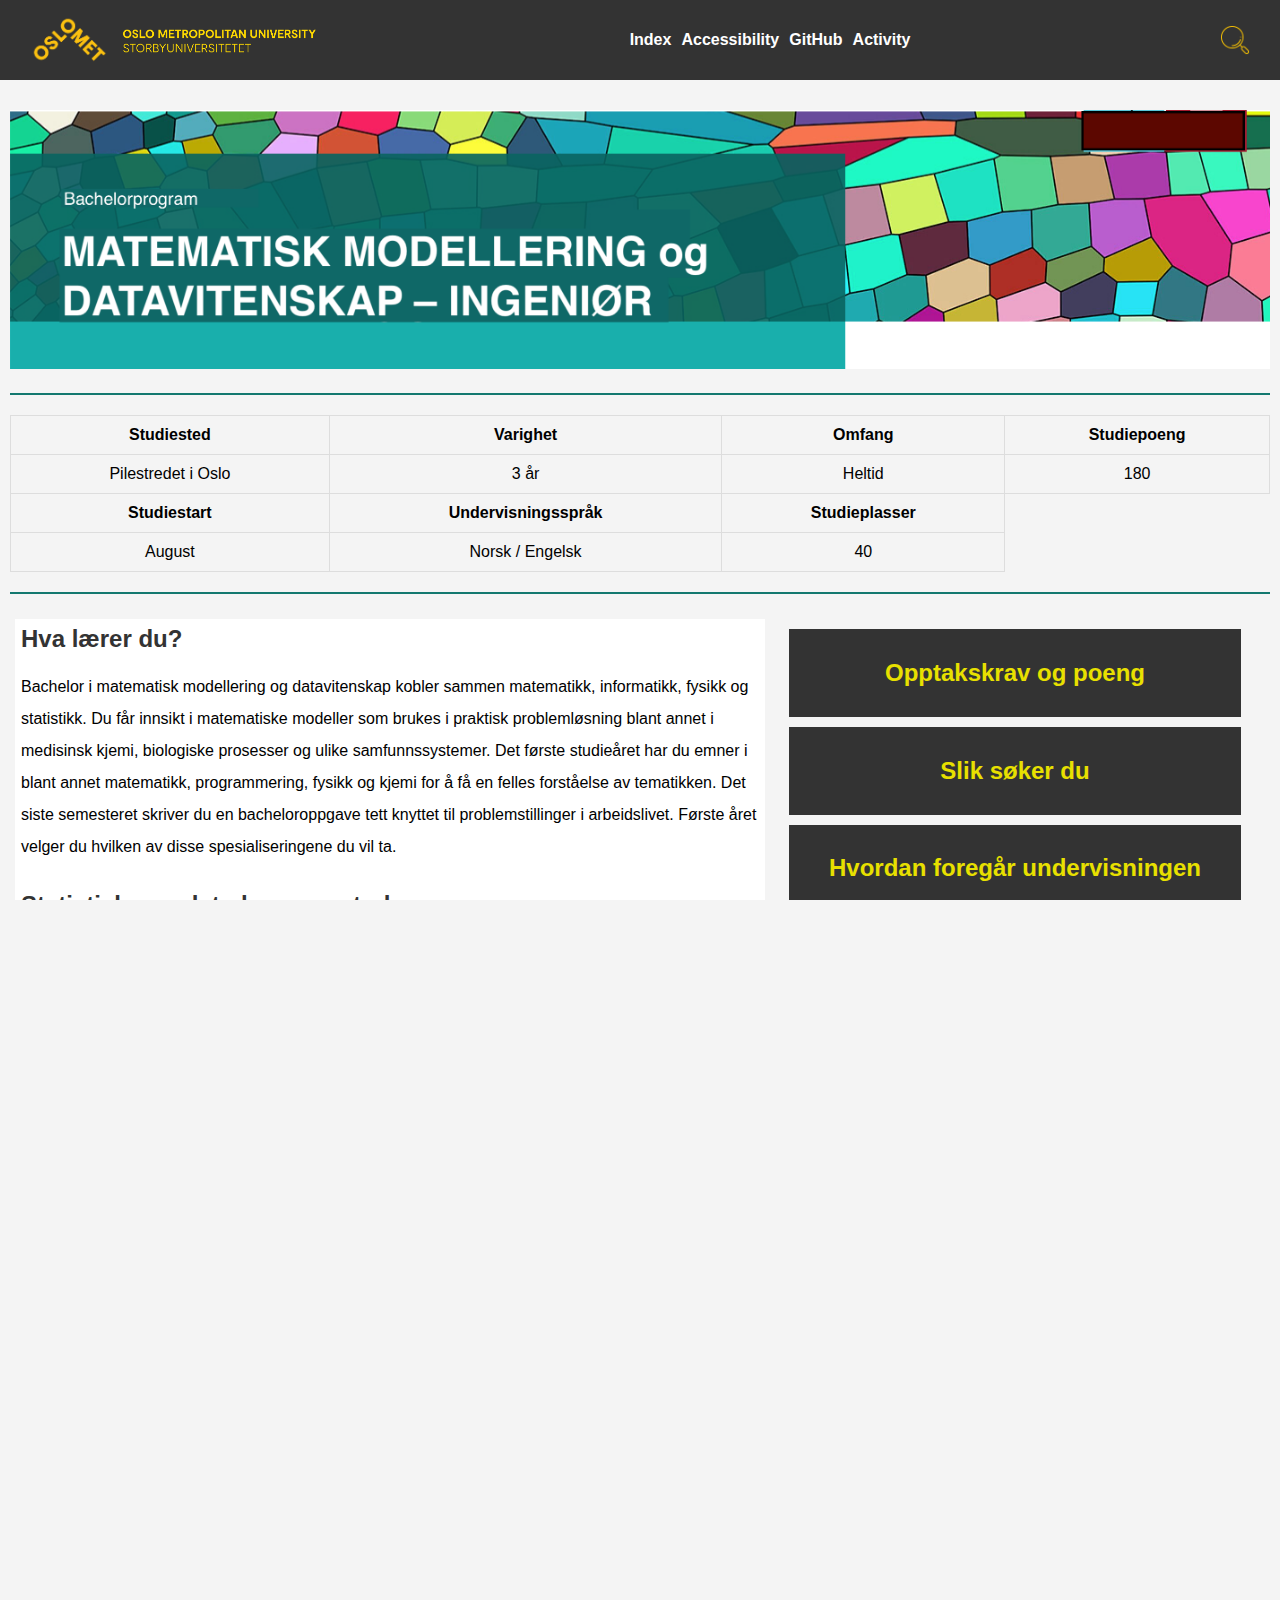
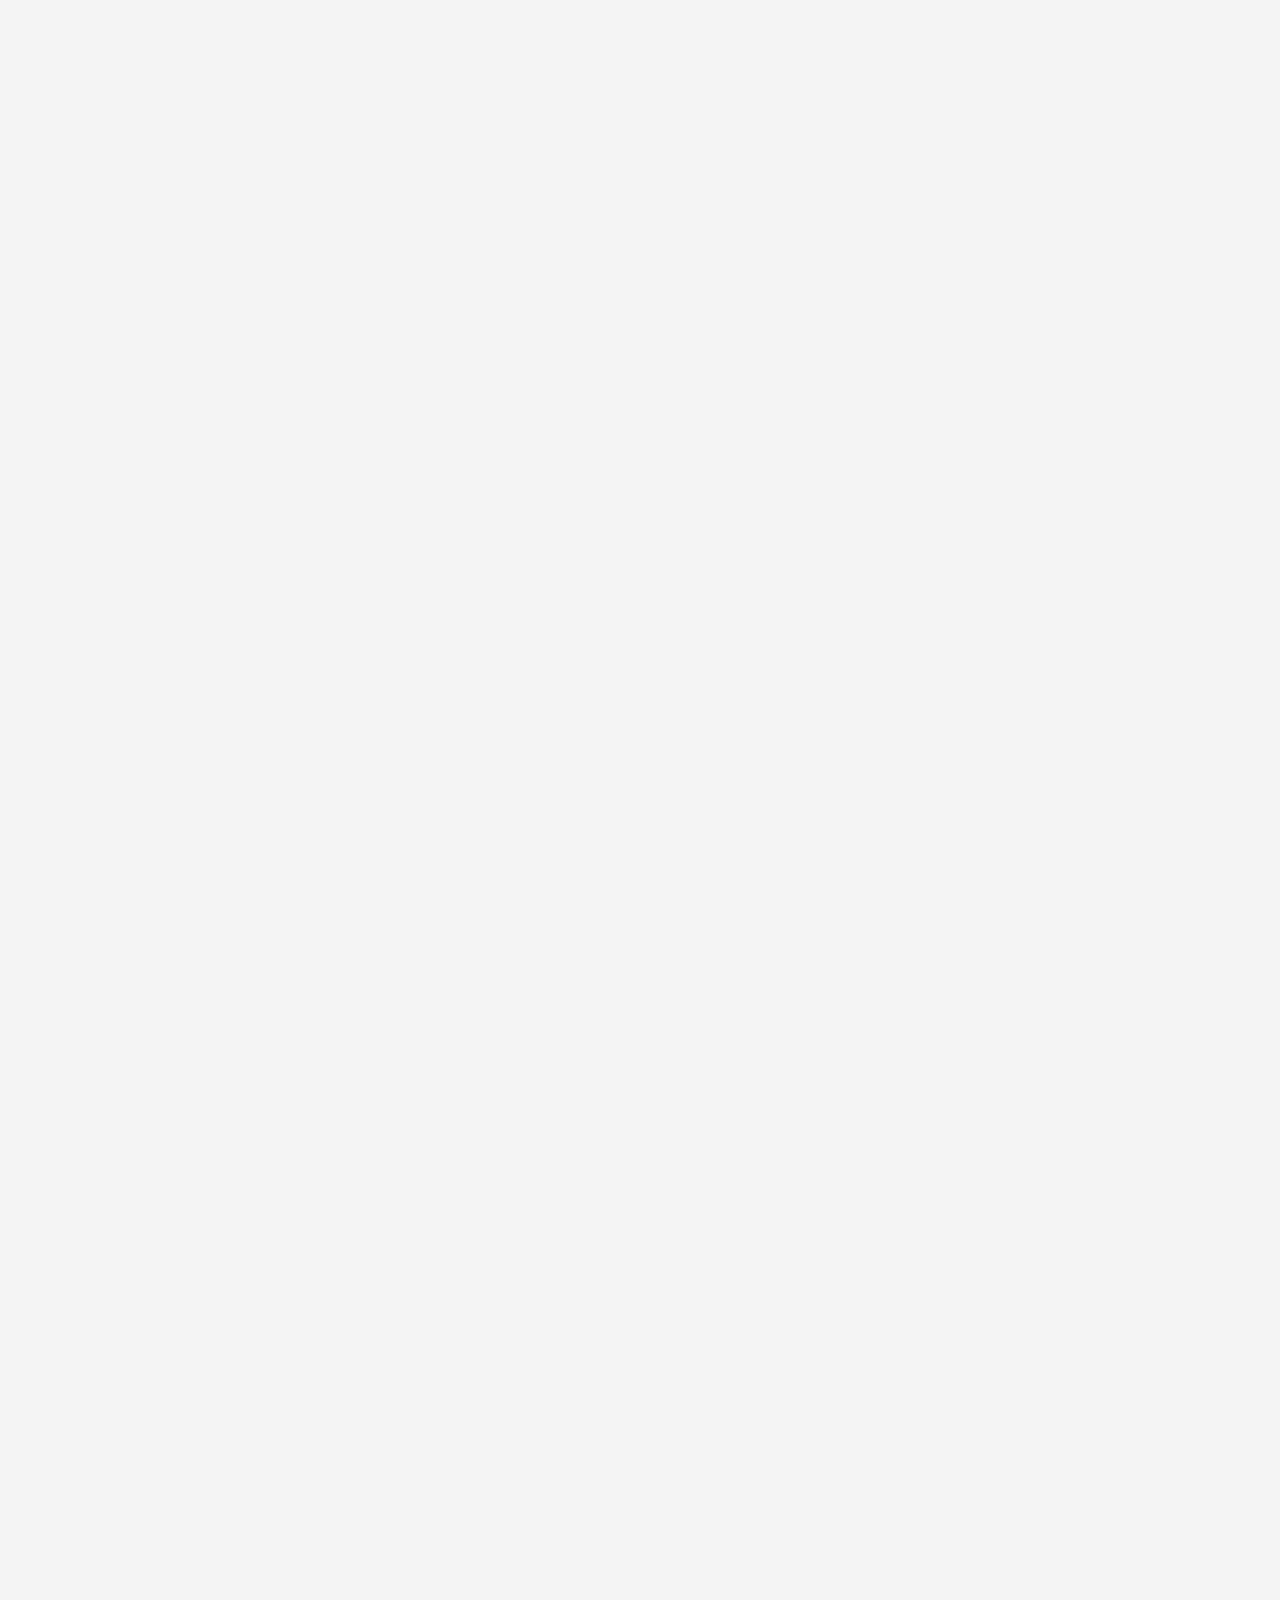
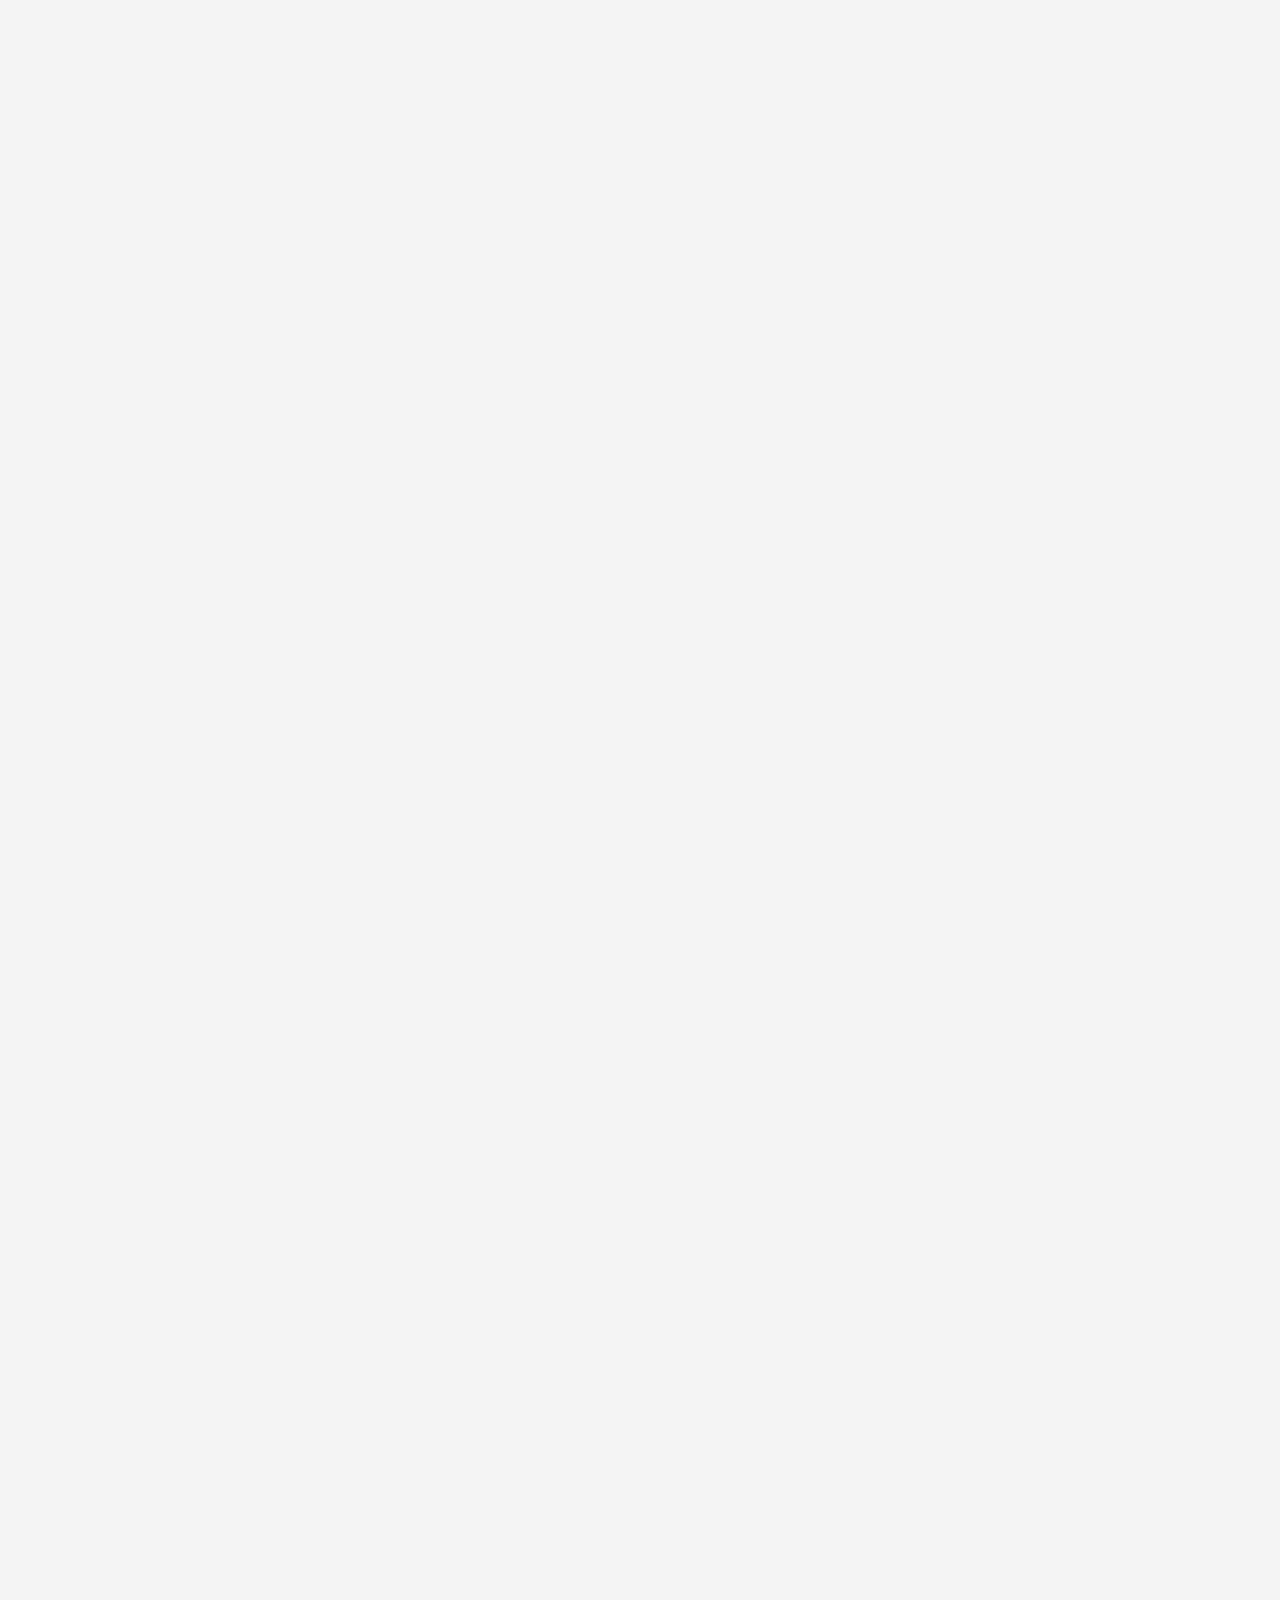
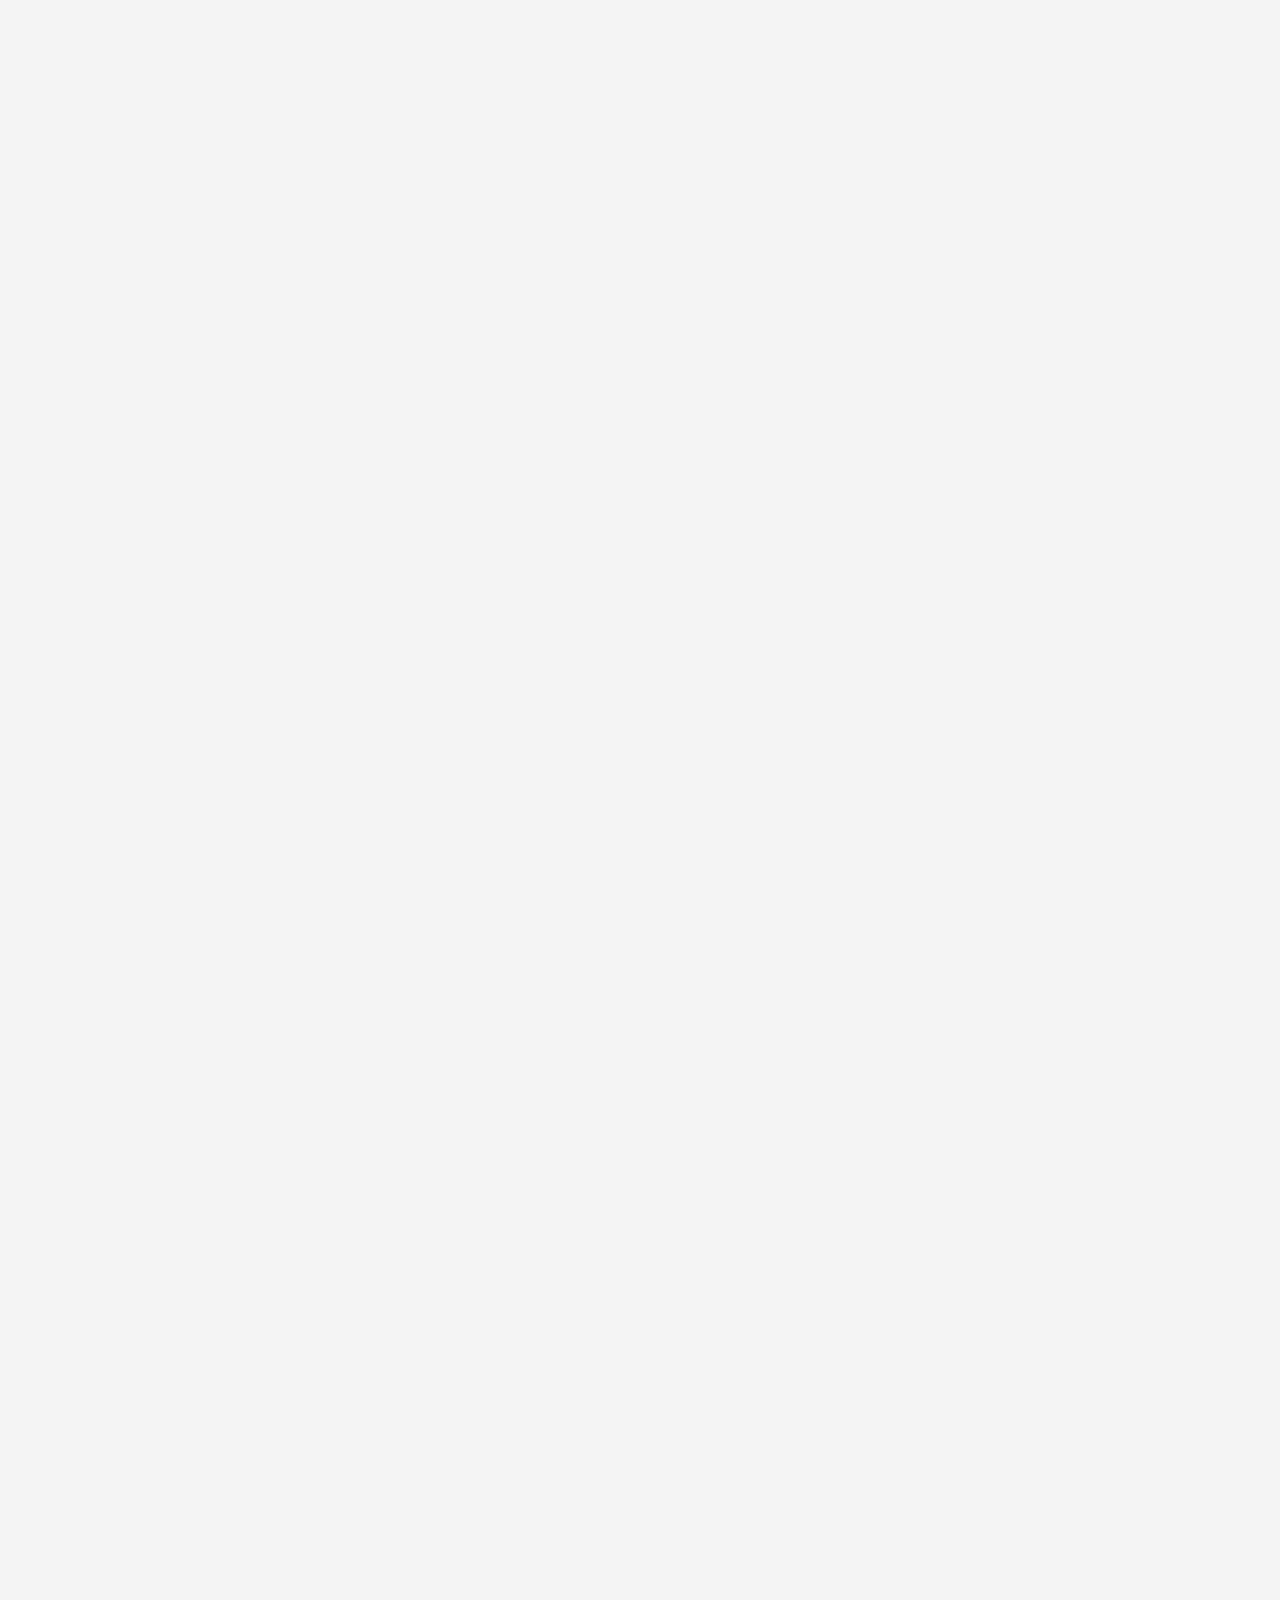
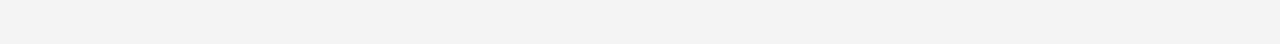
==== commit 6316bab9: "responsive" ====
--- a/index.html
+++ b/index.html
@@ -81,28 +81,33 @@
 
         <div class="content-box">
           <h2>Hva lærer du?</h2>
+          <br>
           <p>Bachelor i matematisk modellering og datavitenskap kobler sammen matematikk, informatikk, fysikk og statistikk.  
             Du får innsikt i matematiske modeller som brukes i praktisk problemløsning blant annet i medisinsk kjemi, biologiske prosesser og ulike samfunnssystemer. 
             Det første studieåret har du emner i blant annet matematikk, programmering, fysikk og kjemi for å få en felles forståelse av tematikken.
             Det siste semesteret skriver du en bacheloroppgave tett knyttet til problemstillinger i arbeidslivet.
             Første året velger du hvilken av disse spesialiseringene du vil ta.</p>
+            <br>
         </div>
         <div class="content-box">
           <h2>Statistiske og datadrevne metoder</h2>
+          <br>
           <p>Du lærer om hvordan du kan bruke målte data koblet med datadrevne og statistiske metoder til å gjøre beregninger, for eksempel av fremtidige strømpriser. <br>
-            Du lærer hvordan du kan løse komplekse og sammensatte problemer, og utforske høydimensjonale datatyper. Moderne metoder innen maskinlæring og kunstig intelligens står sentralt.</p>
+            Du lærer hvordan du kan løse komplekse og sammensatte problemer, og utforske høydimensjonale datatyper. Moderne metoder innen maskinlæring og kunstig intelligens står sentralt.</p><br>
         </div>
         <div class="content-box">
           <h2>Vitenskapelige beregninger</h2>
+          <br>
           <p>Du lærer å lage effektive algoritmer, datastrukturer og kildekoder for å løse matematiske og fysiske problemer med numeriske metoder. <br>
-            Du lærer å utvikle kildekode og metodikk knyttet til medisinsk teknologi, biologiske prosesser og annet.
+            Du lærer å utvikle kildekode og metodikk knyttet til medisinsk teknologi, biologiske prosesser og annet.<br>
             </p>
         </div>
         <div class="content-box">
         <h2>Matematikk og fysikk</h2>
+        <br>
           <p>Du utforsker algebraiske strukturer, blant annet knyttet til dyp læring og kunstig intelligens.<br>
             Du lærer differensialgeometri på flater, gruppeteori og kodeteori; matematiske strukturer, representasjonsteori og kategoriteori.
-            I fysikk lærer du om termodynamikk og statistisk fysikk.
+            I fysikk lærer du om termodynamikk og statistisk fysikk.<br>
           </p>
           <p><a href="https://student.oslomet.no/en/studier/-/studieinfo/programplan/HINGMAMO/2024/HØST" target="_blank">Se programplan på student.oslomet.no</a>.</p>
         </div>
@@ -112,10 +117,11 @@
 
         <div class="content-box">
           <h2>Hva kan du jobbe som?</h2>
+          <br>
           <p>Med dette studiet får du IT-kompetanse som er etterspurt i arbeidslivet, særlig om du velger spesialiseringene vitenskapelige beregninger eller statistiske og datadrevne metoder.<br><br>
         Spesialiseringen i matematikk og fysikk retter seg mer mot videre studier, men også her får du etterspurt kompetanse i arbeidslivet etter bachelorstudiet.<br><br>
         Matematisk modellering og datavitenskap blir stadig viktigere som basisgrunnlag, i for eksempel beregninger knyttet til klima, forsikring og finans, og datadrevne metoder for verdiskaping.<br><br>
-        Datadrevne metoder og maskinlæring er i dag svært mye brukt i arbeidslivet.
+        Datadrevne metoder og maskinlæring er i dag svært mye brukt i arbeidslivet.<br>
         </p>
       </div>
 <!-- Horizontal line between content boxes -->
@@ -344,6 +350,7 @@
  <div class="content-box">
  <div class="content-box faglig-leder">
   <h2>Faglig leder</h2>
+  <br>
   <div class="contact-container">
     <img src="images/contact-image.jpeg" alt="Kristoffer Herland Hellton" class="contact-image" />
     <div class="contact-info">
@@ -371,6 +378,7 @@
       </h3>
       <a href="https://www.oslomet.no/studier/studenthistorier/spa-fremtiden-matematikk-datavitenskap">
         <h2>Spå fremtiden med matematikk og datavitenskap</h2>
+        <br>
         <p>Har du lyst til å finne ut hva som vil skje i fremtiden? Lær å bruke verktøy for å forutsi alt fra været og strømprisene til utviklingen i boligmarkedet.</p>
       </a>
   </div>
@@ -419,14 +427,14 @@
     <h2>Opptakskrav og poeng</h2>
   </div>
 <div class="content" id="content1">
-    <p>
-      For å søke på dette programmet må du ha:<br>
+    <p>For å søke på dette programmet må du ha:
       <ul>
       <il>&bull; <a href="https://www.samordnaopptak.no/info/opptak/opptak-uhg/ target=_blank">Generell studiekompetanse (samordnaopptak.no)</a> eller <a href="https://www.oslomet.no/studier/soknad-og-opptak/realkompetanse/realkompetanse-ingenior" target="_blank">oppfylle kravene til realkompetanse </a></il> <br><br>
         <il>&bull; Matematikk R1 og R2</il> <br><br>
           <il>&bull; Fysikk 1</il> <br>
       </ul>
-      Det kan være konkurranse om plassene. Ved forrige opptak kom alle kvalifiserte søkere inn.<br>
+      </p>
+      <p>Det kan være konkurranse om plassene. Ved forrige opptak kom alle kvalifiserte søkere inn.<br>
       Hvis du mangler generell studiekompetanse eller enkelte fag fra videregående skole, kan du søke på dette studiet om du har <a href="https://www.oslomet.no/studier/tkd/forkurs-ingenior"> bestått ettårig forkurs for ingeniørutdanning.</a></p>
 </div>
 
@@ -459,7 +467,8 @@
                 <il>&bull; gruppearbeid</il> <br>
                   <il>&bull; arbeidslivsrelevant bacheloroppgave </il> <br>
   </ul>
-  For å gjennomføre studiet på normert tid, må du regne med å bruke om lag 40 timer per uke på studierelatert arbeid gjennom hele semesteret.</p>
+  </p>
+  <p>For å gjennomføre studiet på normert tid, må du regne med å bruke om lag 40 timer per uke på studierelatert arbeid gjennom hele semesteret.</p>
 </div>
 <!--Hva koster det-->
 <div class="clickable-box" onclick="toggleContent(3)">
--- a/styles.css
+++ b/styles.css
@@ -19,19 +19,19 @@
     color: #fff;
     padding: 15px 30px;
     display: flex;
-    justify-content: center;
+    justify-content: space-between;
     align-items: center;
     position: relative;              /* positioning for the logo */
-    height: 80px;                  /* Adjust  header height  */
+    height: auto;                  /* Adjust  header height  */
+    flex-wrap: wrap;
   }
   .header-images {
     display: inline-block;       /* images inlined */
-    position: absolute;
-    left: 30px;
-    top: 50%;
-    transform: translateY(-50%); /* Center vertically i. e. vertically center a button inside a container element Source: https://www.w3schools.com/ */
-  }
-
+    position: static;
+    margin-bottom: 10px;
+    text-align: center; /* Center align for smaller screens */
+    flex-basis: 100%; /* Take full width */
+  }
   .logo {
     width: 80px; 
     height: auto;           /* keep ratio */
@@ -39,7 +39,7 @@
   }
   
   .logo1 {
-    width: 400px;  
+    width: 200px;  
     height: auto;  
   }
   nav {
@@ -56,11 +56,14 @@
     padding: 0;
     margin: 0;
     font-weight: bold;
+    display: flex;
+    justify-content: center;
+    gap: 10px;
+    flex-wrap: wrap;
   }
   
   nav ul li {
-    display: inline;
-    margin-right: 20px;
+    margin-right: 0;
   }
   
   nav ul li a {
@@ -83,13 +86,39 @@
     justify-content: center;
     cursor: pointer;
     text-decoration: none;
+    flex-basis: auto;
   }
 
 .search-button img {
   width: 30px; 
   height: 30px;
 }
-
+/* RESPONSIVE HEADER STYLING */
+@media (max-width: 768px) {
+  header {
+    flex-direction: column; /* Stack header elements vertically */
+    align-items: center; /* Center-align all elements */
+    padding: 10px 5px; /* Reduce padding */
+  }
+
+  .header-images {
+    margin-bottom: 10px;
+    flex-basis: 100%; /* Take full width */
+  }
+
+  .logo1 {
+    width: 150px; /* Scale logo1 further on small screens */
+  }
+
+  nav ul {
+    flex-direction: column; /* Stack links vertically */
+    gap: 5px; /* Reduce gap between items */
+  }
+
+  .search-button {
+    margin-top: 10px; /* Add some spacing for the search button */
+  }
+}
 
   main {
     flex: 1;        /* Allow to grow and take available space */
@@ -105,8 +134,8 @@
   .flex-wrapper {
     display: flex; /* This creates a flexible layout */
     width: 100%;   /* Ensure it takes the full width */
-    gap: 20px;     /* Space between left and right sections */
-    padding: 20px; /* Add padding around the sections */
+    gap: 0;     /* Space between left and right sections */
+    padding: 5px; /* Add padding around the sections */
     flex-wrap: wrap; /* **Added for responsiveness** */
     justify-content: space-between; /* Ensure even spacing between sections */
     box-sizing: border-box;
@@ -118,132 +147,19 @@
 .content-left {
   flex: 1 1 60%; /* Flex-grow for responsiveness */
   max-width: 60%; /* Explicit maximum width */
-  padding: 10px;
+  padding: 1px;
   background-color: #fff;
   box-sizing: border-box;
   overflow: hidden;
 }
 
-                                        /* LINE separator i e content divider */
- 
- .content-divider {
-  border: none;             /* Remove default border */
-  border-top: 2px solid #13786f;  /* Define the line's style, thickness, and color */
-  margin: 20px 0;           /* Space around the line */
-  width: 100%;              /* Set width to fit the container */
-}
-
-                                                  /* INDEX PAGE  */
-
-
-  /* INDEX PAGE First image (INTRO) Source: Harvard.edu  */
-
-  .image-container {
-    width: 100%;         /* Full width of the MAIN area */
-    max-width: 1200px; 
-    margin: 0 auto;        /*  container is centered */
-  }
-
-  .IndexBilde1 {
-    width: 100%;      /* full width of the container */
-    height: auto;      /*  ratio */
-    max-height: 400px; 
-    object-fit: cover; /* covers the width without distortion */
-    margin-top: 20px; 
-  }
-
-/* INDEX PAGE, TABLE for INFO MAT */
-
-
-.tableGeneralInfo {
-  width: 100%;  /* Full width of the container */
-  border-collapse: collapse; /* Merge table borders */
-  margin: 20px 0; /* Add some space above and below */
-  box-sizing: border-box; /* Include borders and padding in calculations */
-}
-
-th, td {
-  padding: 10px;
-  border: 1px solid #ddd; /* Border around cells */
-  text-align: center; 
-}
-
-th {
-  font-weight: bold;
-}
-
-
-/* INDEX PAGE Styling for content within the LEFT BOX */
-
-.content-box {
-  flex: 1 1 300px; /* Flex-grow, flex-shrink, and base size */
-  max-width: 100%; /* Prevents boxes from exceeding the container width */
-  padding: 5px;
-  box-sizing: border-box;
-}
-
-.content-box h2 {
-  font-size: 1.5rem;
-  color: #333;
-  text-align: left; 
-}
-
-
-.content-box p {
-  font-family: Verdana, sans-serif;
-  font-size: 1rem;
-  color:#000;
-  text-align: left; 
-  line-height: 2; /*  line spacing between paragraphs */
-}
-
-/* INDEX PAGE Adjust faglig leder info */
-
-/* Style for the contact container to align image and text horizontally */
-.content-box.faglig-leder .contact-container {
-  display: flex;
-  align-items: center; /* Vertically align image and text */
-  gap: 20px; /* Space between the image and contact info */
-}
-
-/* Resize the contact image */
-.content-box.faglig-leder .contact-image {
-  width: 130px;  
-  height: auto; /* Keep aspect ratio */
-}
-
-/* Style for the contact info */
-.content-box.faglig-leder .contact-info table {
-  margin: 0;  
-}
-
-.content-box.faglig-leder h3, p{
-  font-family: Verdana, Geneva, Tahoma, sans-serif;
-  font-size: medium;
-}
-
-/* INDEX PAGE hyperlink to oslo met study */
-a {
-  color: black; 
-  text-decoration: underline; 
-  text-decoration-thickness: 2px;
-  text-decoration-color: black;
-}
-
-a:hover {
-  text-decoration: underline;  /* when the link is hovered */
-  text-decoration-thickness: 3px;
-  text-decoration-color: #53BFB2;
-
-}
-
 /* INDEX PAGE RIGHT SECTION taking up 40% */
 
 
 /* Content-right (box container) */
 .content-right {
   flex: 1 1 40%;        /* Ensures it takes 40% of the width */
-  max-width: 500px; 
+  max-width: 40%; 
   padding: 10px;
   display: flex;
   flex-direction: column; /* Stack the clickable boxes vertically */
@@ -313,6 +229,9 @@
   .content-left,
   .content-right {
     flex: 1 1 100%; /* Take full width */
+    max-width: 100%; /* Remove the 60%-40% restriction */
+    padding: 10px; /* Add padding for spacing */
+  }
   }
 
   .content-right {
@@ -323,7 +242,7 @@
     max-width: none; /* Allow full width for smaller screens */
     width: 90%; /* Slight padding on smaller devices */
   }
-}
+
 
                /* For ultra-wide screens */
 @media (min-width: 1440px) {
@@ -336,6 +255,172 @@
     align-items: flex-start; /* Align boxes to the right */
   }
 }
+@media (max-width: 768px) {
+  body {
+    font-size: 0.9rem; /* Adjust text size */
+  }
+
+}
+
+@media (min-width: 1440px) {
+  body {
+    font-size: 1.2rem; /* Increase text size for larger screens */
+  }
+
+}
+
+
+                                        /* LINE separator i e content divider */
+ 
+ .content-divider {
+  border: none;             /* Remove default border */
+  border-top: 2px solid #13786f;  /* Define the line's style, thickness, and color */
+  margin: 20px 0;           /* Space around the line */
+  width: 100%;              /* Set width to fit the container */
+}
+
+                                                  /* INDEX PAGE  */
+
+
+  /* INDEX PAGE First image (INTRO) Source: Harvard.edu  */
+
+  .image-container {
+    width: 100%;         /* Full width of the MAIN area */
+    max-width: 1200px; 
+    margin: 0 auto;        /*  container is centered */
+  }
+
+  .IndexBilde1 {
+    width: 100%;      /* full width of the container */
+    height: auto;      /*  ratio */
+    max-height: 400px; 
+    object-fit: cover; /* covers the width without distortion */
+    margin-top: 20px; 
+  }
+
+/* INDEX PAGE, TABLE for INFO MAT */
+
+
+.tableGeneralInfo {
+  width: 100%;  /* Full width of the container */
+  border-collapse: collapse; /* Merge table borders */
+  margin: 20px 0; /* Add some space above and below */
+  box-sizing: border-box; /* Include borders and padding in calculations */
+}
+
+th, td {
+  padding: 10px;
+  border: 1px solid #ddd; /* Border around cells */
+  text-align: center; 
+}
+
+th {
+  font-weight: bold;
+}
+
+
+/* INDEX PAGE Styling for content within the LEFT BOX */
+
+.content-box {
+  flex: 1 1 calc(50% - 20px)x; /* Flex-grow, flex-shrink, and base size */
+  max-width: 100%; /* Prevents boxes from exceeding the container width */
+  padding: 5px;
+  box-sizing: border-box;
+  margin: 0 auto; /* Center the box horizontally */
+}
+
+@media (max-width: 768px) {
+  .content-box {
+    flex: 1 1 90%; /* Full width for small screens */
+    max-width: 90%; /* Prevent exceeding the screen */
+    margin: 0 auto; /* Center the box */
+  }
+
+  /* For Ultra-Wide Screens */
+@media (min-width: 1440px) {
+  .content-box {
+    flex: 1 1 calc(50% - 20px); /* Adjust width for larger screens */
+    max-width: calc(50% - 20px); /* Prevent overflow */
+  }
+}
+}
+
+.content-box h2 {
+  font-size: 1.5rem;
+  color: #333;
+  text-align: left; 
+  margin: 0;
+}
+
+
+.content-box p {
+  font-family: Verdana, sans-serif;
+  font-size: 1rem;
+  color:#000;
+  text-align: left; 
+  line-height: 2; /*  line spacing between paragraphs */
+  margin: 0;
+}
+
+/* INDEX PAGE Adjust faglig leder info */
+
+/* Style for the contact container to align image and text horizontally */
+.content-box.faglig-leder .contact-container {
+  display: flex;
+  align-items: center; /* Vertically align image and text */
+  gap: 20px; /* Space between the image and contact info */
+}
+
+/* Resize the contact image */
+.content-box.faglig-leder .contact-image {
+  width: 130px;  
+  height: auto; /* Keep aspect ratio */
+}
+
+/* Style for the contact info */
+.content-box.faglig-leder .contact-info table { 
+  flex-grow: 1; /* Allow the text to grow within the available space */
+}
+
+
+.content-box.faglig-leder h3, p{
+  font-family: Verdana, Geneva, Tahoma, sans-serif;
+  font-size: medium;
+}
+
+/* Responsive Adjustments for Small Screens */
+@media (max-width: 768px) {
+  .contact-container {
+    flex-direction: column; /* Stack elements vertically */
+    align-items: flex-start; /* Align items to the left */
+    gap: 10px; /* Reduce spacing */
+  }
+
+  .contact-image {
+    width: 100px; /* Smaller image width for small screens */
+  }
+
+  .contact-info h3, 
+  .contact-info p {
+    font-size: 0.9rem; /* Slightly smaller font size */
+  }
+}
+
+/* INDEX PAGE hyperlink to oslo met study */
+a {
+  color: black; 
+  text-decoration: underline; 
+  text-decoration-thickness: 2px;
+  text-decoration-color: black;
+}
+
+a:hover {
+  text-decoration: underline;  /* when the link is hovered */
+  text-decoration-thickness: 3px;
+  text-decoration-color: #53BFB2;
+
+}
+
 
 
  /* END trying flex for clickable boxes */
@@ -344,8 +429,7 @@
 /* INDEX PAGE  TABLE / ALL THE COURSES */
 .table-wrapper {
   width: 100%; /* Ensure it fits the content-left section */
-  max-width: 100%; /* Restrict to its container */
-  margin: 0 auto; /* Center the table within the wrapper */
+  margin: 10 auto; /* Center the table within the wrapper */
   box-sizing: border-box; /* Include padding and borders in width calculations */
   overflow-x: auto; /* Add horizontal scroll for smaller screens if needed */
 }
@@ -366,7 +450,6 @@
   border: 1px solid black;
   box-sizing: border-box;
   margin: 20px 0; /* Space above and below the table */
-  table-layout: fixed;
 }
 .tableStudietsOppbygging i{
   font-weight: 600;
@@ -451,13 +534,15 @@
 
 .content-container {
   display: flex;
-  align-items: stretch; 
-  width: 100%; 
+  flex-wrap: wrap; 
+  align-items: center; 
+  gap: 10px;
+  justify-content: space-between; 
 }
 
 .Studenthistorie {
+  flex: 1;
   padding: 20px;
-  flex: 1; 
   margin: 0; 
   display: flex;
   flex-direction: column; 
@@ -476,15 +561,17 @@
 
 .image-container {
   flex: 1; 
-  margin-left: 0; 
-  overflow: hidden; 
-}
+  display: flex; /* Ensures content is centered */
+  justify-content: center; /* Center the image horizontally */
+  align-items: center; /* Center the image vertically */
+}
+
 
 .image-container img {
   width: 100%; 
   height: auto; 
   object-fit: cover; 
-  display: block;
+  max-width: 400px;
 }
 
 .image-container:hover {
@@ -496,17 +583,40 @@
   color:#000000
 }
 
+/* Responsive Adjustments for Small Screens */
+@media (max-width: 768px) {
+  .content-container {
+    flex-direction: column; /* Stack elements vertically */
+    align-items: flex-start; /* Align items to the left */
+  }
+
+  .Studenthistorie, 
+  .image-container {
+    flex: 1 1 100%; /* Take full width on small screens */
+    max-width: 100%; /* Remove width constraints */
+    text-align: center; /* Center-align content */
+  }
+
+  .image-container img {
+    width: 90%; /* Ensure the image doesn't exceed container width */
+    margin: 0 auto; /* Center the image */
+  }
+}
 
 /* INDEX PAGE Interesseliste kilder: https://www.w3schools.com/css/css_list.asp */
 
 .interessert-liste {
   font-family: Verdana, sans-serif;
   padding: 20px;
-  width: 600px;
+  width: 100%;
+  max-width: 100%;
+  box-sizing: border-box;
 }
 .interessert-liste h2{
   color: #333;
   margin-bottom: 20px;
+  font-size: 1.5rem; /* Make font size scalable */
+  text-align: left; /* Align text for larger screens */
 }
 .interessert-liste p{
   font-weight: bold;
@@ -523,6 +633,9 @@
   padding: 10px;
   border: 1px solid #ccc;
   position: relative; 
+  display: flex;
+  flex-direction: column;
+  box-sizing: border-box;
 }
 .interessert-liste a{
   color: #000;
@@ -540,6 +653,31 @@
 .interessert-liste li:hover {
   transform: scale(1.05); 
   transform-origin: center; 
+}
+/* Responsive Design for Smaller Screens */
+@media (max-width: 768px) {
+  .interessert-liste {
+    padding: 10px; /* Reduce padding for smaller screens */
+    text-align: center; /* Center-align content for smaller screens */
+  }
+
+  .interessert-liste h2 {
+    font-size: 1.2rem; /* Reduce font size */
+    text-align: center; /* Center-align heading */
+  }
+
+  .interessert-liste li {
+    padding: 8px; /* Reduce padding for list items */
+  }
+
+  .interessert-liste a {
+    font-size: 0.9rem; /* Reduce font size for links */
+  }
+
+  .interessert-liste a::after {
+    content: ">"; /* Keep the arrow icon */
+    right: 5px; /* Adjust spacing for smaller screens */
+  }
 }
 
                                   /* ACTIVITY PAGE  */
@@ -599,70 +737,88 @@
 }
 
 .kart-container {
-  display: inline-block; /* Keeps the image and text as a block element */
-  text-align: center; /* Centers the text under the image */
+  display: flex;
+  flex-wrap: wrap; /* Keeps the image and text as a block element stacking*/
+  gap: 20px;
+  justify-content: space-between;
 }
 
 .kart {
-  display: block; /* Eimage is on its own line */
-  width: 500px; 
+  flex: 1 1 100%;
+  max-width: 100%;
+  max-width: 500px;
+  object-fit: contain;
   height: auto; /* ratio */
-  margin: 0 auto; 
+  margin: 10px auto; 
 }
 
 .kart-text {
+  flex: 1 1 100%;
+  max-width: 100%;
   margin-top: 5px; /* spacing between the image and text */
-  font-size: 0.5rem; 
+  font-size: 1rem; 
+  text-align: left;
   font-family: Verdana, sans-serif;
   color: #555; 
 }
 
+/* Responsive Design */
+@media (max-width: 768px) {
+  .content-box {
+    padding: 15px; /* Reduce padding for smaller screens */
+    margin: 5px auto; /* Adjust margins */
+  }
+
+  .kart-container {
+    flex-direction: column; /* Stack elements vertically */
+    align-items: center; /* Center-align stacked content */
+  }
+
+  .kart {
+    max-width: 100%; /* Take up full width on small screens */
+    flex: 1 1 100%;
+  }
+
+  .kart-text {
+    font-size: 0.9rem; /* Reduce font size for smaller screens */
+     text-align: center;
+  }
+}
+
                                             /* ACCESSIBILITY PAGE*/
 
-.image {
-  text-align: center;
-  margin-bottom: 20px;
-}
-.image img {
+.gitImage {
+  display: block; /* Ensures the image behaves like a block-level element */
+  max-width: 100%; /* Prevents the image from exceeding the container width */
+  height: auto; /* Maintains the aspect ratio */
+  margin: 20px auto; /* Centers the image within the content box */
+}
+@media (max-width: 768px) {
+  .gitImage{
+  display: block;
   width: 100%;
-  max-width: 200px;
   height: auto;
-}
-.image-access {
-  display: grid;
-  grid-template-columns: 1fr 1fr;
-  gap: 20px;
-  margin: 15px;
-}
-.image p {  
-  font-size: 14px;
-  color:#000;
-}
+  margin: 10px;
+}
+}
+
+
+
+/* Responsive Design for Small Screens */
+
+
+  
 
 
 
 
                                             /* GitHub PAGE*/
 
-  .gitImage-container {
-    display: inline-block;  /*  image and text as a block element */
-    text-align: center; 
-  }
-  
-  .gitImage {
-    display: block; /* image is on its own line */
-    width: 900px; 
-    height: auto; 
-    margin: 0 auto; /* Center the image within the container */
-  }
-  
-  .gitImage-text {
-    margin-top: 10px;  /* spacing between the image and text */
-    font-size: 0.5rem; 
-    font-family: Verdana, sans-serif;
-    color: #555; 
-  }
-
+
+  
+ 
+  
+  
 
                                               /*FOOTER*/
 
@@ -708,26 +864,25 @@
 .footer-content {
   display: flex; /* footer content is a flex container */
   justify-content: space-between; /*  space between footer-left, footer-middle and footer-socialmedia */
-  align-items: center; /* centers vertically */
+  align-items: flex-start; /* centers vertically */
   text-align: left; 
+  flex-wrap: nowrap;
+  box-sizing: border-box;
   white-space: nowrap;/*makes sure it doesnt wrap if the content is long https://www.w3schools.com/cssref/pr_text_white-space.php*/
-  margin: 0 5%; /* margins on the side */
-  flex-grow: 1; /*  each section to grow equally */
   margin: 0 20px; /* space between the sections */
   font-family: 'Gill Sans', 'Gill Sans MT', Calibri, 'Trebuchet MS', sans-serif;
-  flex-basis: 40%; /* Footer containers change when i delete the flex-basis under!!!*/
-}
-.footer-left, .footer-middle {
-  flex-basis: 40%; /* sets the main size for footer-left and footer-middle */
-}
-.footer-socialmedia { /*icon placement*/
-  flex-basis: 40%; 
-  text-align: center; 
-}
+
+}
+.footer-left, .footer-middle, .footer-socialmedia {
+  flex-basis: 30%; /* sets the main size for footer-left and footer-middle */
+  max-width: 30%;
+}
+
 .footer-socialmedia img { /* Adjust icon size */
   width: 50px; 
   height: 50px;
 }
+
 footer {
   background-color: #333;
   color: #fff;
@@ -737,4 +892,30 @@
   width: 100%;
   bottom: 0;
   
+  
+}
+/* Responsive Design for Smaller Screens */
+@media (max-width: 768px) {
+  .web-footer {
+    padding: 20px 5%; /* Reduce padding for smaller screens */
+  }
+
+  .footer-content {
+    flex-direction: column; /* Stack sections vertically */
+    align-items: center; /* Center align stacked sections */
+    gap: 15px; /* Add spacing between stacked sections */
+    text-align: center; /* Center align text */
+  }
+
+  .footer-left,
+  .footer-middle,
+  .footer-socialmedia {
+    flex-basis: 100%; /* Make each section take full width */
+    max-width: 100%; /* Prevent sections from exceeding width */
+  }
+
+  .footer-socialmedia img {
+    width: 40px; /* Slightly smaller icons for smaller screens */
+    height: 40px;
+  }
 }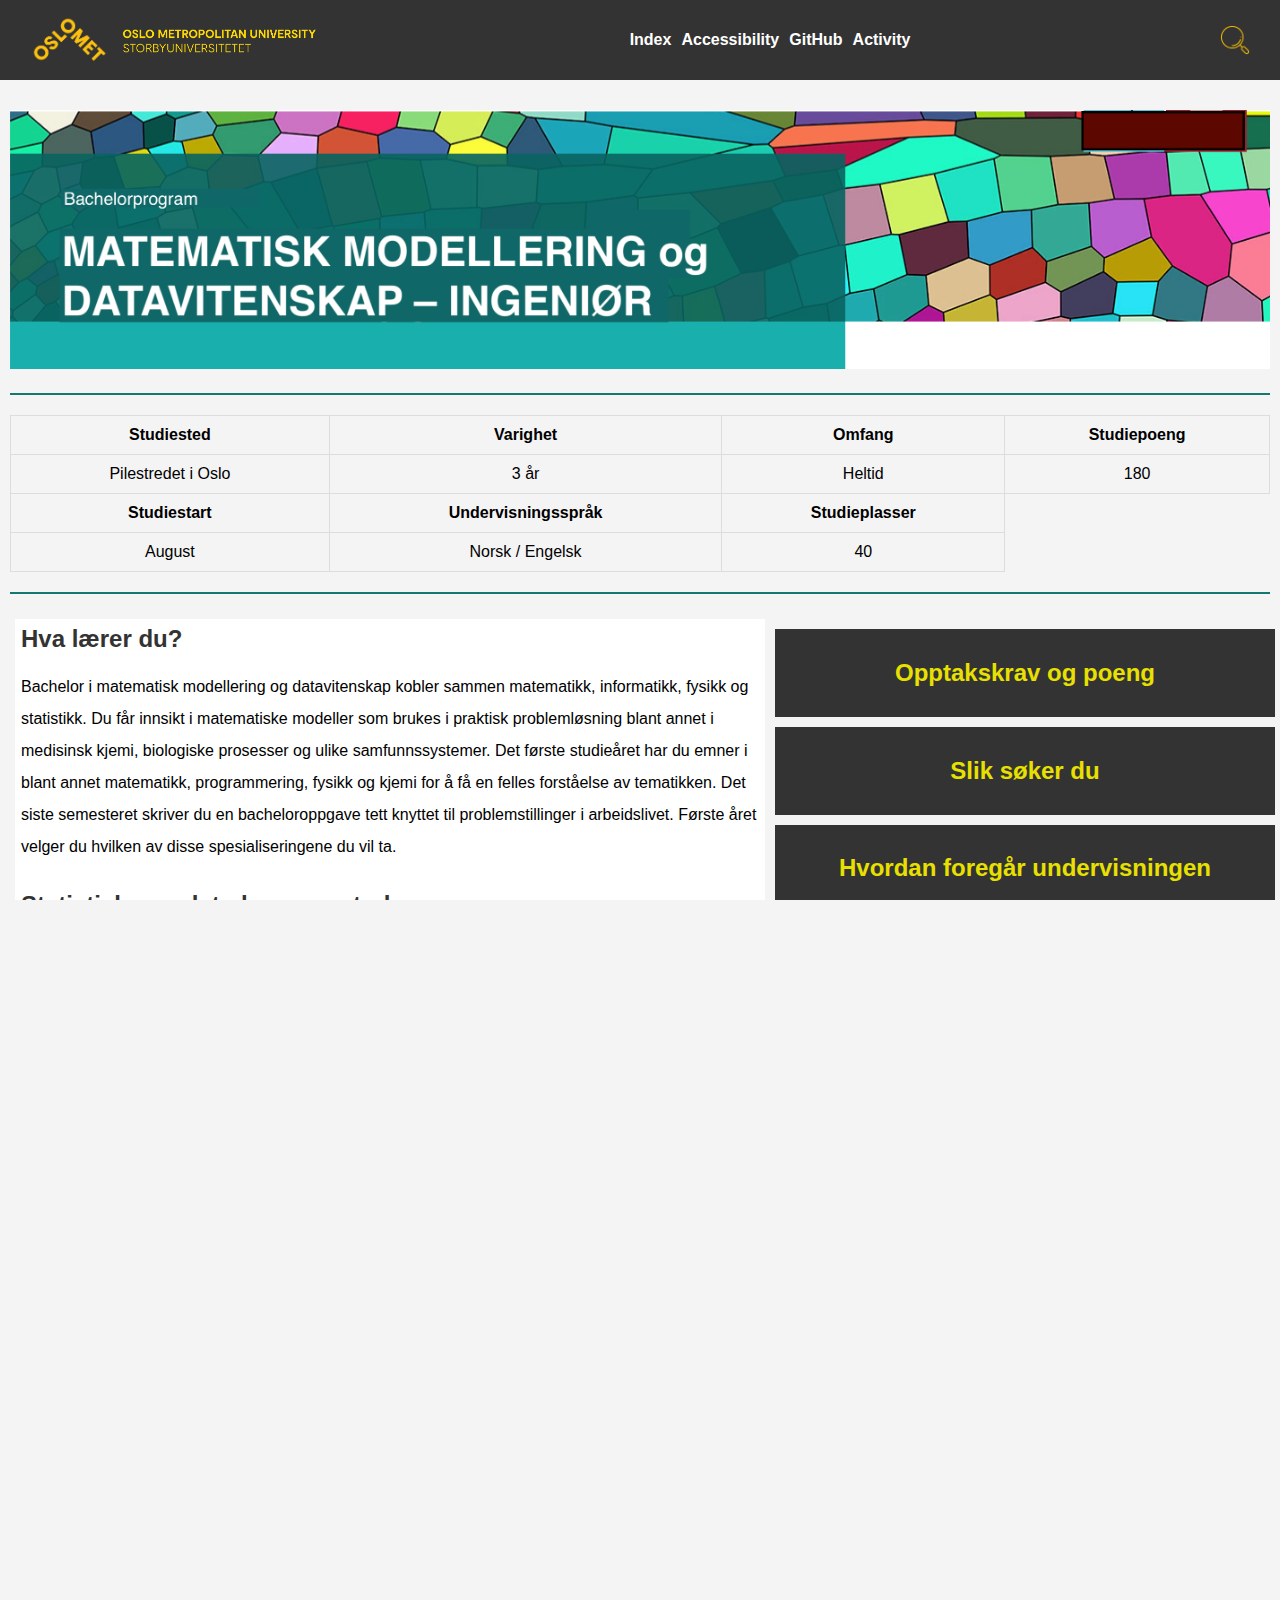
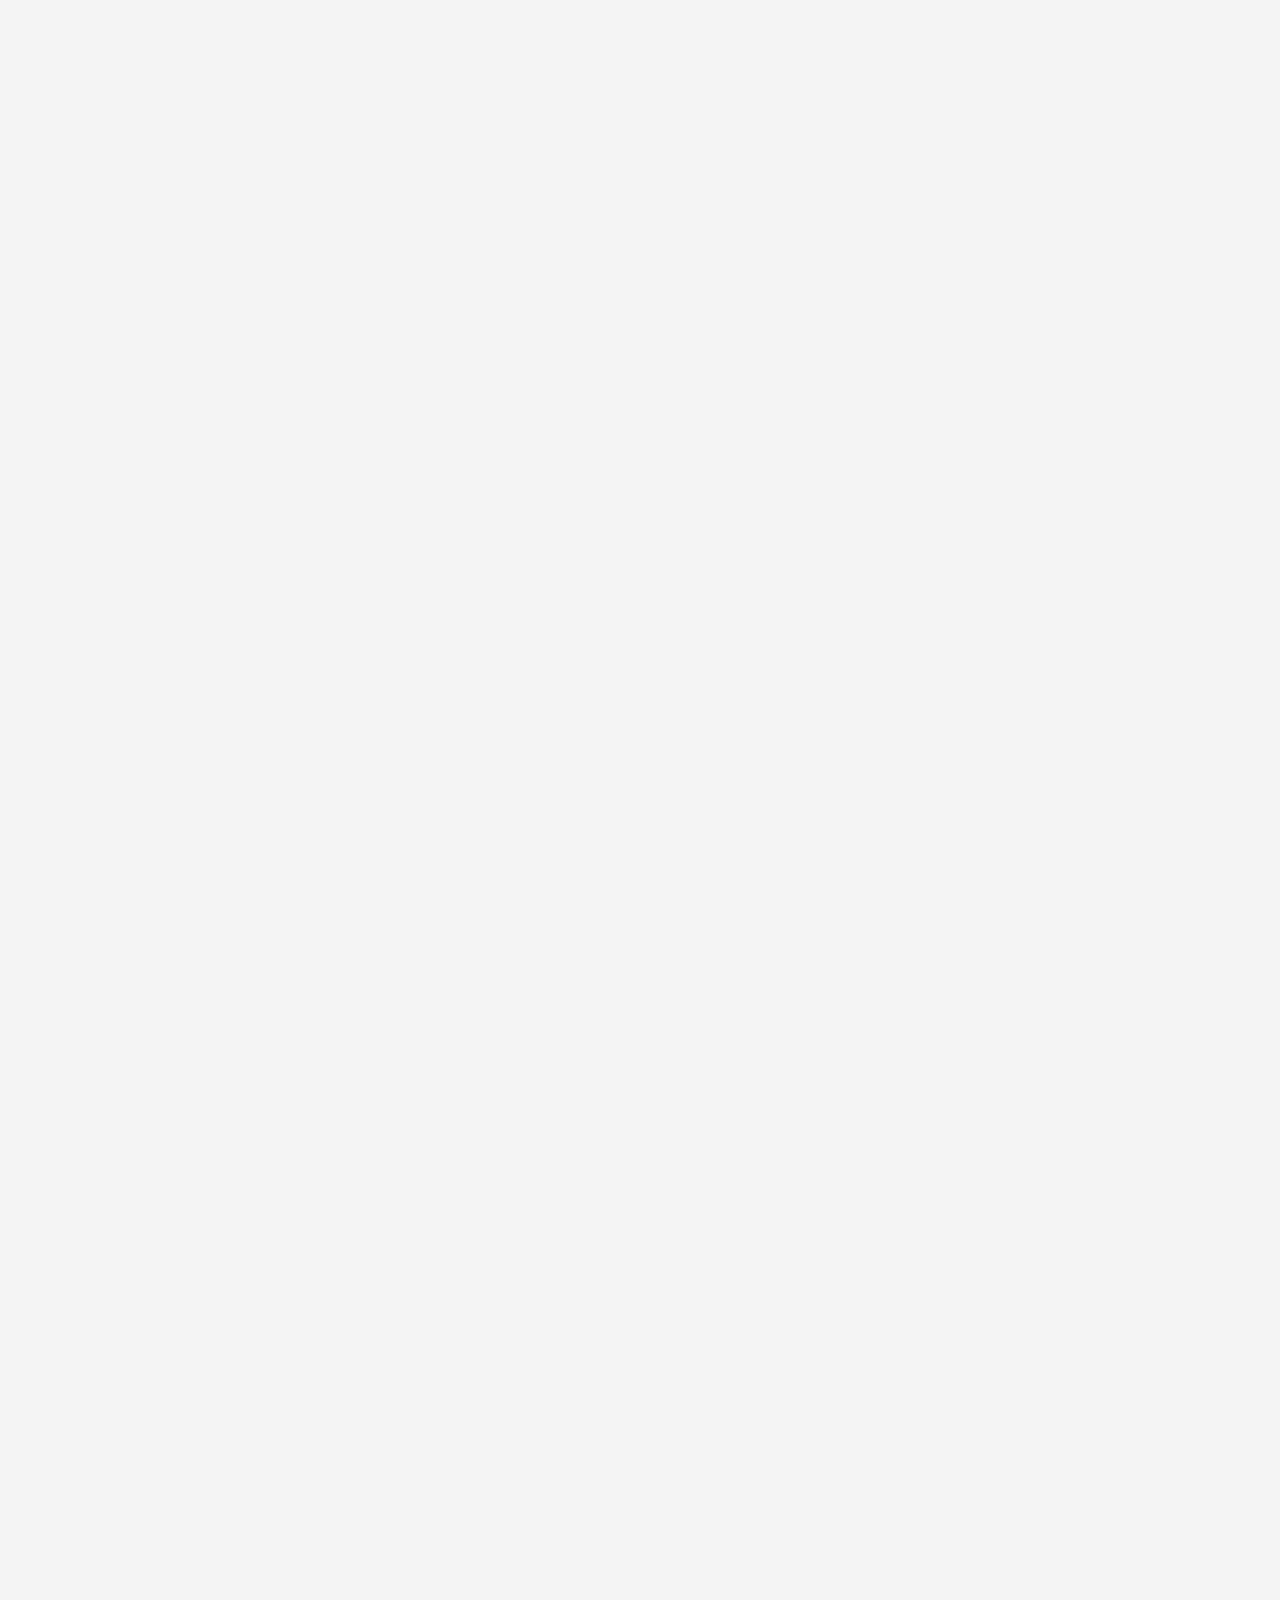
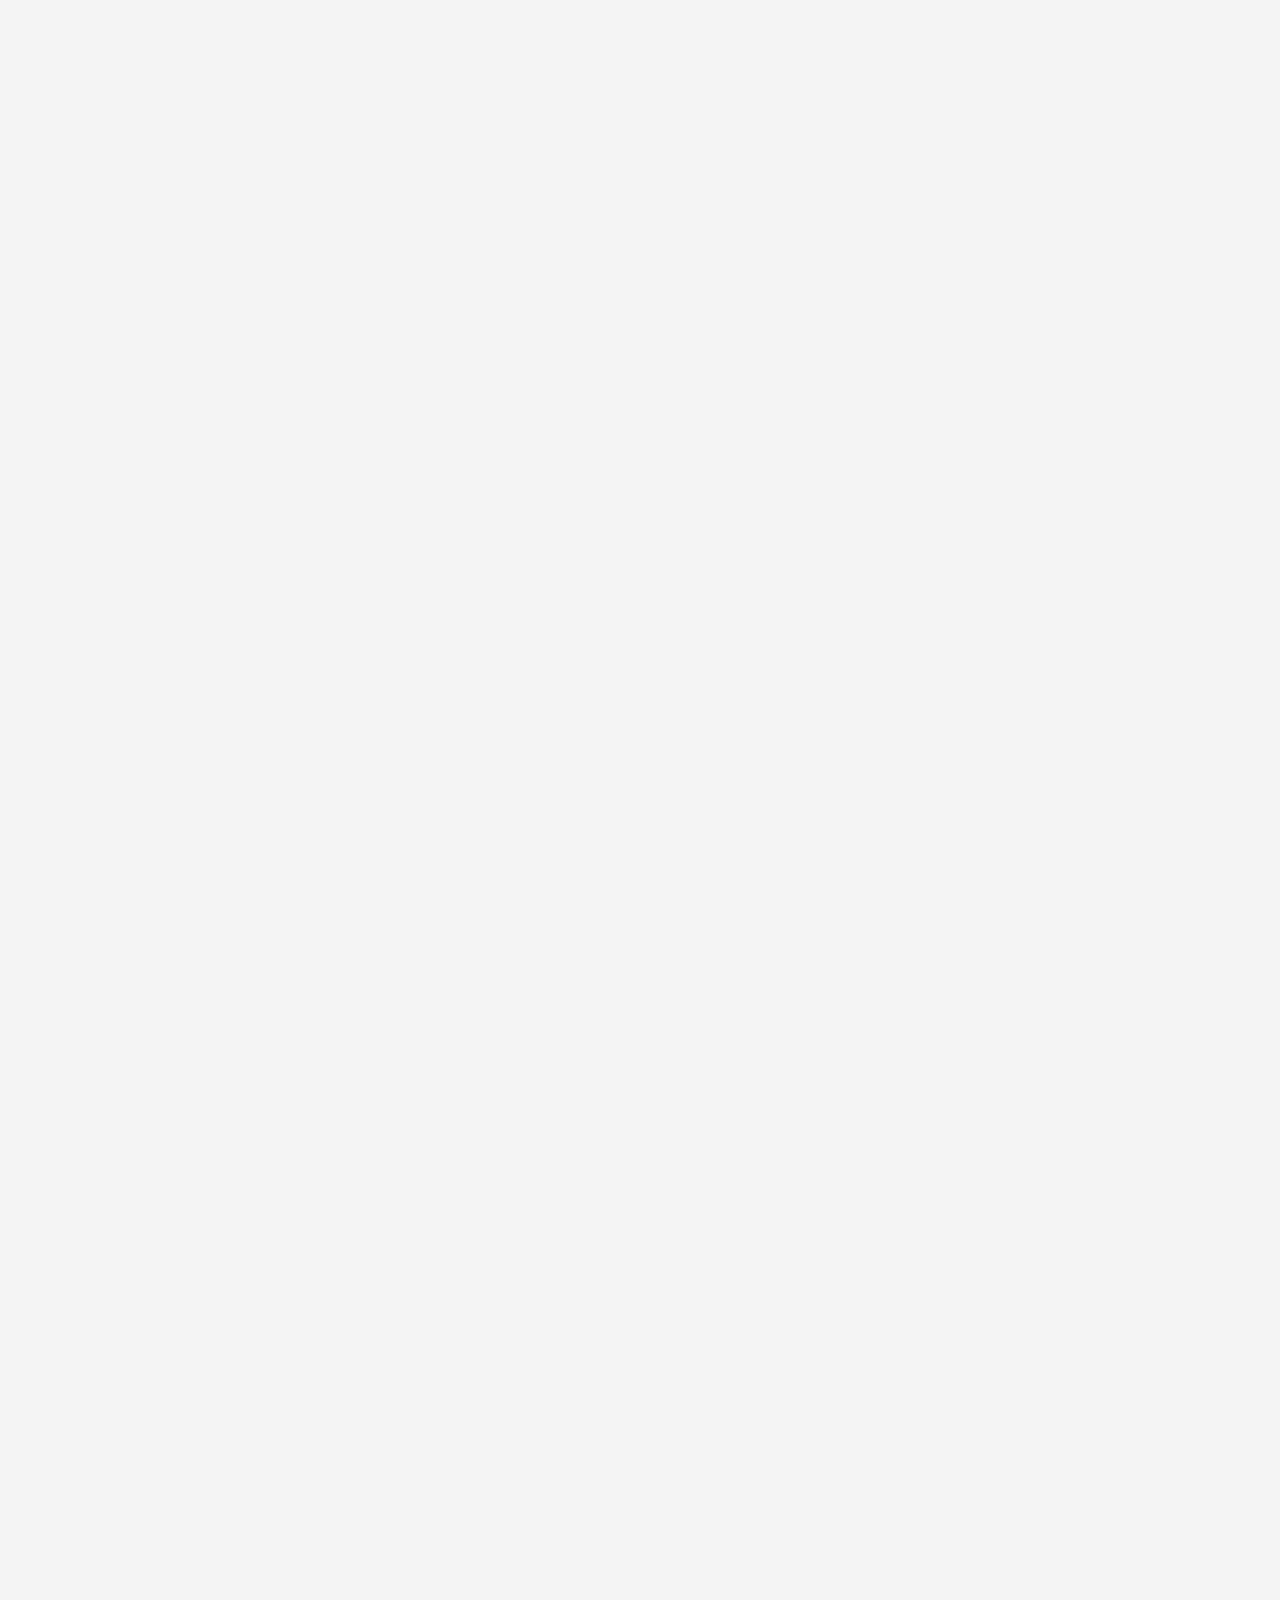
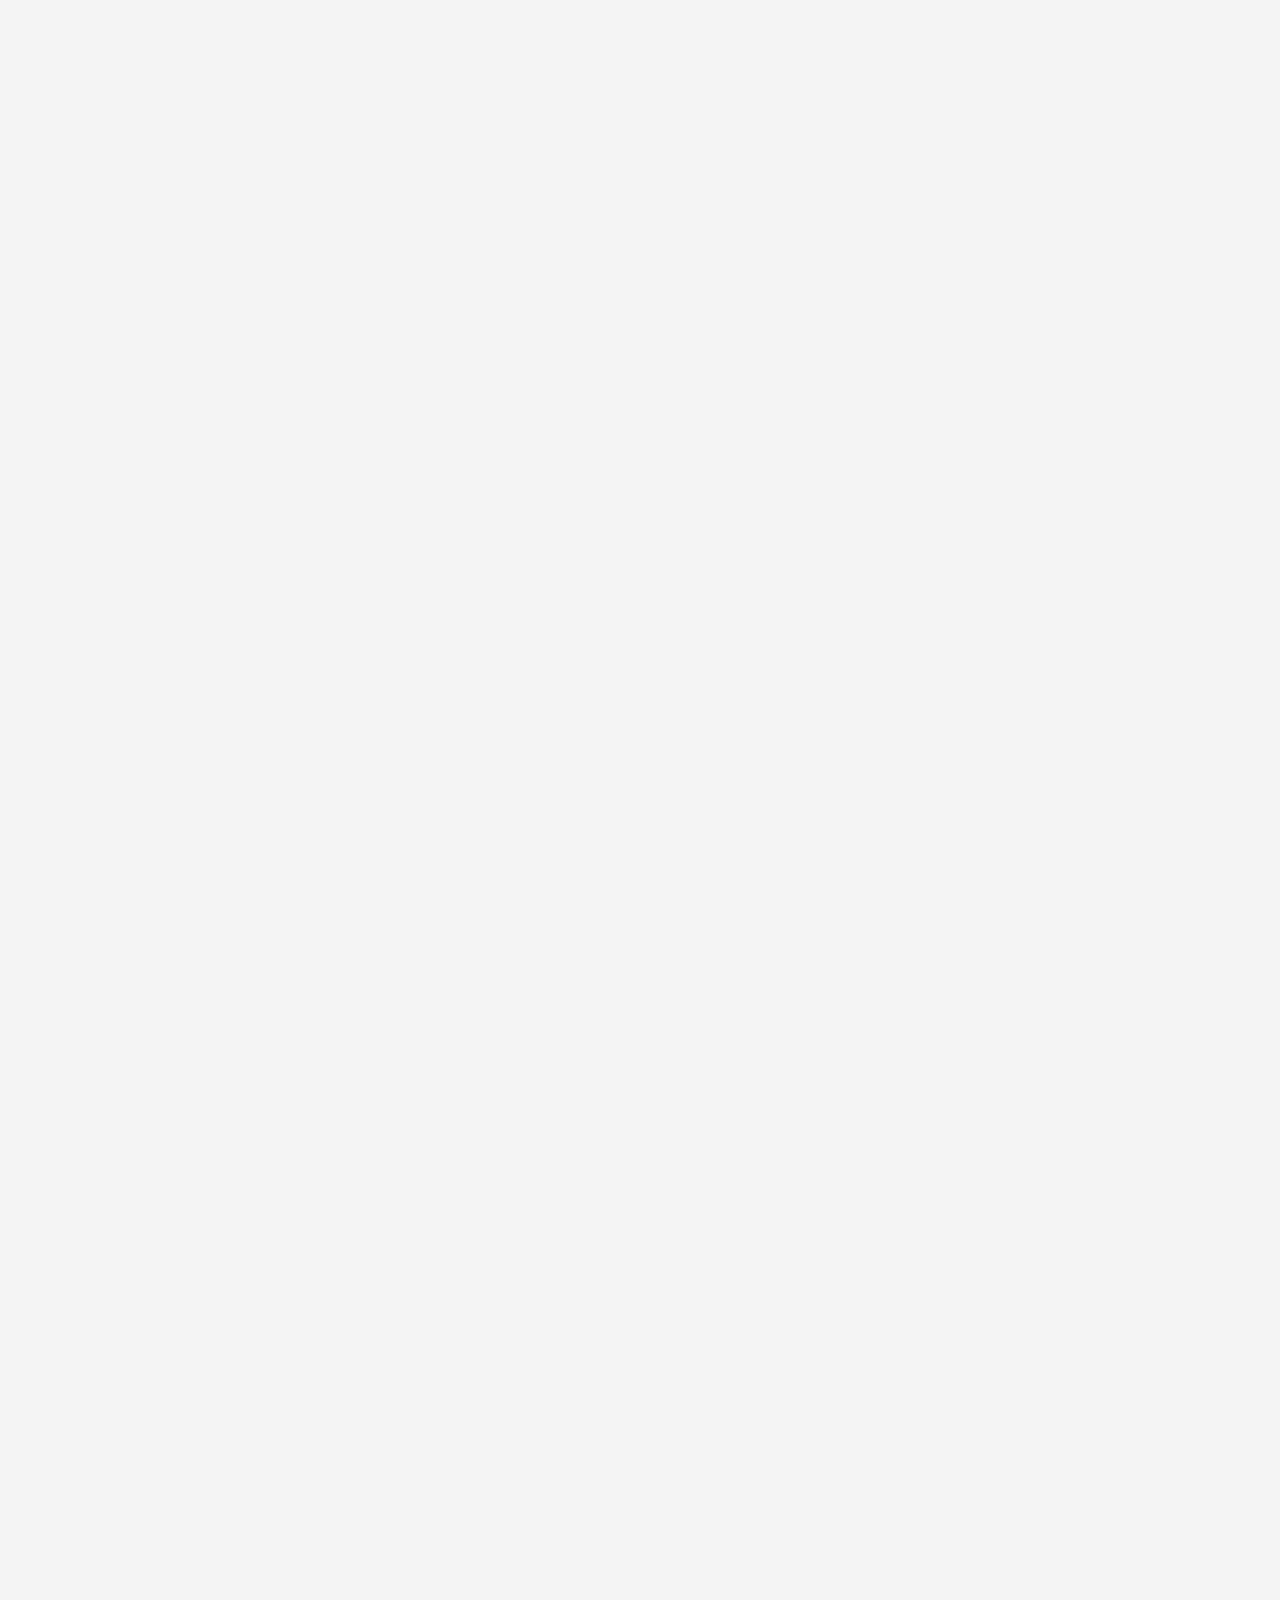
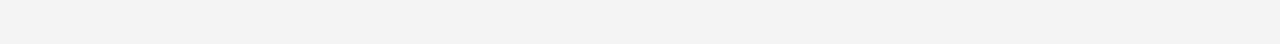
==== commit b4eab8e9: "for submission" ====
--- a/index.html
+++ b/index.html
@@ -385,7 +385,7 @@
 
   <div class="image-container">
     <a href="https://www.oslomet.no/studier/studenthistorier/spa-fremtiden-matematikk-datavitenskap">
-      <img src="images/studenthistorier.jpg" alt="Picture of two studets">
+      <img src="images/studenthistorier.jpg" alt="Picture of two studets. Credits: OsloMet">
     </a>
   </div>
 </div>
--- a/styles.css
+++ b/styles.css
@@ -7,12 +7,33 @@
 
 body {
   display: flex;                    /* flexbox layout now */
-  flex-direction: column;            /* Stack all parts vertically */
+  flex-direction: column;            /* Stack all parts vertically ang flex */
   font-family: Arial, sans-serif;
   background-color: #f4f4f4;
   }
 
-                   /* Within header stuff */
+                              /* RESPONSIVENESS++.*/
+
+  @media (max-width: 768px) {
+    body {
+      font-size: 0.9rem; /* Adjust text size */
+    }
+  }
+  
+  @media (min-width: 1440px) {
+    body {
+      font-size: 1.2rem; /* Increase text size for larger screens */
+    }
+  }
+
+  main {
+    flex: 1;        /* grows and takes space */
+    padding: 10px;
+    text-align: left; 
+  }
+  
+
+                                  /* HEADER++ */  
   
   header {
     background-color: #333;
@@ -21,21 +42,21 @@
     display: flex;
     justify-content: space-between;
     align-items: center;
-    position: relative;              /* positioning for the logo */
-    height: auto;                  /* Adjust  header height  */
+    position: relative;              
+    height: auto;                
     flex-wrap: wrap;
   }
   .header-images {
     display: inline-block;       /* images inlined */
     position: static;
     margin-bottom: 10px;
-    text-align: center; /* Center align for smaller screens */
-    flex-basis: 100%; /* Take full width */
+    text-align: center;       
+    flex-basis: 100%;       
   }
   .logo {
     width: 80px; 
     height: auto;           /* keep ratio */
-    margin-right: 10px;  /* Space between the logo and OsloMet name image */
+    margin-right: 10px;   /* Space between the logo and OsloMet name image */
   }
   
   .logo1 {
@@ -93,7 +114,11 @@
   width: 30px; 
   height: 30px;
 }
-/* RESPONSIVE HEADER STYLING */
+
+
+/* RESPONSIVE HEADER STYLING. Adds media queries for responsiveness. Taken from w3schools.com */
+
+
 @media (max-width: 768px) {
   header {
     flex-direction: column; /* Stack header elements vertically */
@@ -120,56 +145,49 @@
   }
 }
 
-  main {
-    flex: 1;        /* Allow to grow and take available space */
-    padding: 10px;
-    text-align: left; 
-  }
-
-                                   /* COMMON THINGS  */
 
     
-  /* Flex wrapper to create the 60%-40% layout */
+                                 /* FLEX FLEX FLEX FLEX FLEX */ 
+
+                        /*Flex wrapper to create the 60%-40% layout */
 
   .flex-wrapper {
-    display: flex; /* This creates a flexible layout */
-    width: 100%;   /* Ensure it takes the full width */
-    gap: 0;     /* Space between left and right sections */
-    padding: 5px; /* Add padding around the sections */
-    flex-wrap: wrap; /* **Added for responsiveness** */
-    justify-content: space-between; /* Ensure even spacing between sections */
+    display: flex; 
+    width: 100%;   /* full width */
+    gap: 0;     /* space between left and right sections */
+    padding: 5px; /* space around the sections */
+    flex-wrap: wrap; /* responsiveness++ */
+    justify-content: space-between; /* even spacing between sections */
     box-sizing: border-box;
-    align-items: flex-start;
-  }
-
-/* Left section taking up 60% */
+    align-items: flex-start; 
+  }
+
+                                /* Left section taking up 60% */
 
 .content-left {
-  flex: 1 1 60%; /* Flex-grow for responsiveness */
-  max-width: 60%; /* Explicit maximum width */
+  flex: 1 1 60%; /* responsiveness++ */
+  max-width: 60%; /* specified maximum width */
   padding: 1px;
   background-color: #fff;
   box-sizing: border-box;
   overflow: hidden;
 }
 
-/* INDEX PAGE RIGHT SECTION taking up 40% */
-
-
-/* Content-right (box container) */
+                                /* Right section taking up 40% */
+
 .content-right {
-  flex: 1 1 40%;        /* Ensures it takes 40% of the width */
+  flex: 1 1 40%;       
   max-width: 40%; 
   padding: 10px;
   display: flex;
-  flex-direction: column; /* Stack the clickable boxes vertically */
-  gap: 10px;             /* Add space between boxes */
-  align-items: flex-start; /* Align boxes to the right */
+  flex-direction: column;   /* stack clickable boxes osv. vertically */
+  gap: 10px;             /* space between boxes */
+  align-items: flex-start; /* align boxes to the right */
   box-sizing: border-box;
-  margin-left: auto;      /* Push content-right to the right */
-}
-
-/* Individual clickable boxes */
+  margin-left: auto;      
+}
+
+                           /* INDEX PAGE Clickable boxes */
 .clickable-box {
   background-color: #333;
   color: rgb(232, 224, 0);
@@ -190,9 +208,6 @@
 .content {
   display: none; /* Initially hide the content */
 }
-
-/* INDEX PAGE Styling for content text */
-
 .content p {
   font-family: Verdana, sans-serif;
   font-size: 2rem;
@@ -201,27 +216,10 @@
   line-height: 2;
   line-height: 2;
 }
-
-                                 /* MEDIA For portrait and smaller devices */
-@media (max-width: 768px) {
-  header {
-    height: auto; /* Adjust height for smaller screens */
-    padding: 10px;
-    flex-wrap: wrap; /* Stack header elements */
-    text-align: center;
-  }
-
-  nav ul li {
-    display: block; /* Stack navigation items vertically */
-    margin: 10px 0;
-  }
-
-  .header-images {
-    position: static; /* Reset position for smaller screens */
-    transform: none;
-    margin-bottom: 10px;
-  }
-
+/* RESPONSIVENESS++. Adds media queries for responsiveness. Taken from w3schools.com */
+
+@media (max-width: 768px) {
+  
   .flex-wrapper {
     flex-direction: column; /* Stack sections vertically */
   }
@@ -233,50 +231,25 @@
     padding: 10px; /* Add padding for spacing */
   }
   }
-
-  .content-right {
-    align-items: center; /* Center the boxes */
-  }
-
-  .clickable-box {
-    max-width: none; /* Allow full width for smaller screens */
-    width: 90%; /* Slight padding on smaller devices */
-  }
-
-
-               /* For ultra-wide screens */
-@media (min-width: 1440px) {
-  .content-left {
-    padding: 50px; /* Increase padding for larger screens */
-  }
-
-  .content-right {
-    padding: 20px;
-    align-items: flex-start; /* Align boxes to the right */
-  }
-}
-@media (max-width: 768px) {
-  body {
-    font-size: 0.9rem; /* Adjust text size */
-  }
-
-}
-
-@media (min-width: 1440px) {
-  body {
-    font-size: 1.2rem; /* Increase text size for larger screens */
-  }
-
-}
-
-
-                                        /* LINE separator i e content divider */
+  @media (min-width: 1440px) {
+    .content-left {
+      padding: 50px; /* Increase padding for larger screens */
+    }
+  
+    .content-right {
+      padding: 20px;
+      align-items: flex-start; /* Align boxes to the right */
+    }
+  }
+
+                      /* LINE separator i e content divider */
  
  .content-divider {
   border: none;             /* Remove default border */
   border-top: 2px solid #13786f;  /* Define the line's style, thickness, and color */
   margin: 20px 0;           /* Space around the line */
   width: 100%;              /* Set width to fit the container */
+                                       
 }
 
                                                   /* INDEX PAGE  */
@@ -285,14 +258,14 @@
   /* INDEX PAGE First image (INTRO) Source: Harvard.edu  */
 
   .image-container {
-    width: 100%;         /* Full width of the MAIN area */
+    width: 100%;         /* full width of the MAIN area */
     max-width: 1200px; 
     margin: 0 auto;        /*  container is centered */
   }
 
   .IndexBilde1 {
     width: 100%;      /* full width of the container */
-    height: auto;      /*  ratio */
+    height: auto;       /* keep ratio */
     max-height: 400px; 
     object-fit: cover; /* covers the width without distortion */
     margin-top: 20px; 
@@ -319,7 +292,7 @@
 }
 
 
-/* INDEX PAGE Styling for content within the LEFT BOX */
+/* INDEX PAGE Styling for CONTENT BOX within the LEFT BOX */
 
 .content-box {
   flex: 1 1 calc(50% - 20px)x; /* Flex-grow, flex-shrink, and base size */
@@ -329,29 +302,12 @@
   margin: 0 auto; /* Center the box horizontally */
 }
 
-@media (max-width: 768px) {
-  .content-box {
-    flex: 1 1 90%; /* Full width for small screens */
-    max-width: 90%; /* Prevent exceeding the screen */
-    margin: 0 auto; /* Center the box */
-  }
-
-  /* For Ultra-Wide Screens */
-@media (min-width: 1440px) {
-  .content-box {
-    flex: 1 1 calc(50% - 20px); /* Adjust width for larger screens */
-    max-width: calc(50% - 20px); /* Prevent overflow */
-  }
-}
-}
-
 .content-box h2 {
   font-size: 1.5rem;
   color: #333;
   text-align: left; 
   margin: 0;
 }
-
 
 .content-box p {
   font-family: Verdana, sans-serif;
@@ -362,24 +318,41 @@
   margin: 0;
 }
 
+/* RESPONSIVENESS++. */
+
+@media (max-width: 768px) {
+  .content-box {
+    flex: 1 1 90%;  /* allow full width for small screens */
+    max-width: 90%; /* no exceeding the screen */
+    margin: 0 auto; /* center the box */
+  }
+
+@media (min-width: 1440px) {
+  .content-box {
+    flex: 1 1 calc(50% - 20px); 
+    max-width: calc(50% - 20px); /* no overflow */
+  }
+}
+}
+
+
 /* INDEX PAGE Adjust faglig leder info */
 
-/* Style for the contact container to align image and text horizontally */
 .content-box.faglig-leder .contact-container {
   display: flex;
-  align-items: center; /* Vertically align image and text */
-  gap: 20px; /* Space between the image and contact info */
-}
-
-/* Resize the contact image */
+  align-items: center; 
+  gap: 20px; /*  between the image and contact info */
+}
+
+
 .content-box.faglig-leder .contact-image {
   width: 130px;  
-  height: auto; /* Keep aspect ratio */
-}
-
-/* Style for the contact info */
+  height: auto; 
+}
+
+
 .content-box.faglig-leder .contact-info table { 
-  flex-grow: 1; /* Allow the text to grow within the available space */
+  flex-grow: 1; /* grow!!!*/
 }
 
 
@@ -388,25 +361,27 @@
   font-size: medium;
 }
 
-/* Responsive Adjustments for Small Screens */
+/* RESPONSIVENESS++. INDEX FAG LEDER*/
+
 @media (max-width: 768px) {
   .contact-container {
-    flex-direction: column; /* Stack elements vertically */
-    align-items: flex-start; /* Align items to the left */
-    gap: 10px; /* Reduce spacing */
+    flex-direction: column; 
+    align-items: flex-start; 
+    gap: 10px;
   }
 
   .contact-image {
-    width: 100px; /* Smaller image width for small screens */
+    width: 100px; /* smaller image */
   }
 
   .contact-info h3, 
   .contact-info p {
-    font-size: 0.9rem; /* Slightly smaller font size */
+    font-size: 0.9rem; 
   }
 }
 
 /* INDEX PAGE hyperlink to oslo met study */
+
 a {
   color: black; 
   text-decoration: underline; 
@@ -418,20 +393,16 @@
   text-decoration: underline;  /* when the link is hovered */
   text-decoration-thickness: 3px;
   text-decoration-color: #53BFB2;
-
-}
-
-
-
- /* END trying flex for clickable boxes */
+}
 
 
 /* INDEX PAGE  TABLE / ALL THE COURSES */
+
 .table-wrapper {
-  width: 100%; /* Ensure it fits the content-left section */
-  margin: 10 auto; /* Center the table within the wrapper */
-  box-sizing: border-box; /* Include padding and borders in width calculations */
-  overflow-x: auto; /* Add horizontal scroll for smaller screens if needed */
+  width: 100%; /* fits the content-left section */
+  margin: 10 auto; /* center within the wrapper */
+  box-sizing: border-box; 
+  overflow-x: auto; /* horizontal scroll  */
 }
 
 .tableStudietsOppbygging, .tableStudietsOppbygging tr, .tableStudietsOppbygging td {
@@ -449,7 +420,7 @@
   clear: both;
   border: 1px solid black;
   box-sizing: border-box;
-  margin: 20px 0; /* Space above and below the table */
+  margin: 20px 0; /* space above and below the table */
 }
 .tableStudietsOppbygging i{
   font-weight: 600;
@@ -496,37 +467,36 @@
   background-color: #e0e0e0ef; /* Hover effect */
 }
 
-/* Responsive Design */
-
-/* Small Screens */
+/* RESPONSIVENESS++. TABELLENE ALL COURSES*/
+
+
 @media (max-width: 768px) {
   .table-wrapper {
-    overflow-x: auto; /* Allow horizontal scrolling */
+    overflow-x: auto; 
   }
 
   .tableStudietsOppbygging {
-    font-size: 0.8rem; /* Reduce font size for smaller screens */
+    font-size: 0.8rem; 
   }
 
   .tableStudietsOppbygging tr,
   .tableStudietsOppbygging td {
-    padding: 8px; /* Reduce padding for compactness */
-  }
-}
-
-/* Ultra-Wide Screens */
+    padding: 8px; 
+  }
+}
+
 @media (min-width: 1440px) {
   .content-left {
-    padding: 40px; /* Add more padding for ultra-wide screens */
+    padding: 40px; 
   }
 
   .tableStudietsOppbygging {
-    font-size: 1.2rem; /* Increase font size for better readability */
+    font-size: 1.2rem; 
   }
 
   .tableStudietsOppbygging tr,
   .tableStudietsOppbygging td {
-    padding: 20px; /* Add padding for larger screens */
+    padding: 20px; 
   }
 }
 
@@ -561,9 +531,9 @@
 
 .image-container {
   flex: 1; 
-  display: flex; /* Ensures content is centered */
-  justify-content: center; /* Center the image horizontally */
-  align-items: center; /* Center the image vertically */
+  display: flex; 
+  justify-content: center; 
+  align-items: center; 
 }
 
 
@@ -583,23 +553,24 @@
   color:#000000
 }
 
-/* Responsive Adjustments for Small Screens */
+/* RESPONSIVENESS++. Studiehistorie*/
+
 @media (max-width: 768px) {
   .content-container {
-    flex-direction: column; /* Stack elements vertically */
-    align-items: flex-start; /* Align items to the left */
+    flex-direction: column; 
+    align-items: flex-start; 
   }
 
   .Studenthistorie, 
   .image-container {
-    flex: 1 1 100%; /* Take full width on small screens */
-    max-width: 100%; /* Remove width constraints */
-    text-align: center; /* Center-align content */
+    flex: 1 1 100%; 
+    max-width: 100%; 
+    text-align: center; 
   }
 
   .image-container img {
-    width: 90%; /* Ensure the image doesn't exceed container width */
-    margin: 0 auto; /* Center the image */
+    width: 90%; 
+    margin: 0 auto; 
   }
 }
 
@@ -615,8 +586,8 @@
 .interessert-liste h2{
   color: #333;
   margin-bottom: 20px;
-  font-size: 1.5rem; /* Make font size scalable */
-  text-align: left; /* Align text for larger screens */
+  font-size: 1.5rem; 
+  text-align: left; 
 }
 .interessert-liste p{
   font-weight: bold;
@@ -654,29 +625,29 @@
   transform: scale(1.05); 
   transform-origin: center; 
 }
-/* Responsive Design for Smaller Screens */
+        /* RESPONSIVENESS++. Tnteressert Links*/
 @media (max-width: 768px) {
   .interessert-liste {
-    padding: 10px; /* Reduce padding for smaller screens */
-    text-align: center; /* Center-align content for smaller screens */
+    padding: 10px; 
+    text-align: center; 
   }
 
   .interessert-liste h2 {
-    font-size: 1.2rem; /* Reduce font size */
-    text-align: center; /* Center-align heading */
+    font-size: 1.2rem; 
+    text-align: center; 
   }
 
   .interessert-liste li {
-    padding: 8px; /* Reduce padding for list items */
+    padding: 8px; /
   }
 
   .interessert-liste a {
-    font-size: 0.9rem; /* Reduce font size for links */
+    font-size: 0.9rem; 
   }
 
   .interessert-liste a::after {
-    content: ">"; /* Keep the arrow icon */
-    right: 5px; /* Adjust spacing for smaller screens */
+    content: ">";
+    right: 5px; 
   }
 }
 
@@ -698,7 +669,7 @@
   flex-direction: column; /*  image and h3 vertically */
   align-items: center;
   text-align: center;
-  border: 1px solid #333; /* Black border for the clickable area */
+  border: 1px solid #333; /* black border for the clickable area */
   padding: 5px; /* spacing inside the box */
   background-color: white; 
   width: 90%;
@@ -710,14 +681,14 @@
 
 .activity-page-wrapper .content-right .flex-item a:hover {
   transform: scale(1.05); /* enlarge the box on hover */
-  box-shadow: 0 4px 8px rgba(0, 0, 0, 0.2); /*  shadow on hover */
+  box-shadow: 0 4px 8px rgba(0, 0, 0, 0.2); 
 }
 
 .activity-page-wrapper .content-right .flex-item img {
   max-width: 100%;
   height: auto;
   margin-bottom: 10px;
-  object-fit: contain; /* Ensure the entire image fits within the container */
+  object-fit: contain; /*  entire image fits within the container */
 }
 
 .activity-page-wrapper .content-right .flex-item h3 {
@@ -738,7 +709,7 @@
 
 .kart-container {
   display: flex;
-  flex-wrap: wrap; /* Keeps the image and text as a block element stacking*/
+  flex-wrap: wrap; /* image and text as a block element stacking*/
   gap: 20px;
   justify-content: space-between;
 }
@@ -762,37 +733,40 @@
   color: #555; 
 }
 
-/* Responsive Design */
+/* RESPONSIVENESS++. ACTIVITY page IMAGES and text*/
 @media (max-width: 768px) {
   .content-box {
-    padding: 15px; /* Reduce padding for smaller screens */
-    margin: 5px auto; /* Adjust margins */
+    padding: 15px; 
+    margin: 5px auto; 
   }
 
   .kart-container {
-    flex-direction: column; /* Stack elements vertically */
-    align-items: center; /* Center-align stacked content */
+    flex-direction: column; 
+    align-items: center; 
   }
 
   .kart {
-    max-width: 100%; /* Take up full width on small screens */
+    max-width: 100%; 
     flex: 1 1 100%;
   }
 
   .kart-text {
-    font-size: 0.9rem; /* Reduce font size for smaller screens */
+    font-size: 0.9rem; 
      text-align: center;
   }
 }
 
-                                            /* ACCESSIBILITY PAGE*/
+                                            /* ACCESSIBILITY and GIT PAGEs*/
 
 .gitImage {
-  display: block; /* Ensures the image behaves like a block-level element */
-  max-width: 100%; /* Prevents the image from exceeding the container width */
-  height: auto; /* Maintains the aspect ratio */
-  margin: 20px auto; /* Centers the image within the content box */
-}
+  display: block; 
+  max-width: 100%; 
+  height: auto; 
+  margin: 20px auto; 
+}
+
+/* RESPONSIVENESS++. ACESS and GIT page, Images*/
+
 @media (max-width: 768px) {
   .gitImage{
   display: block;
@@ -802,23 +776,6 @@
 }
 }
 
-
-
-/* Responsive Design for Small Screens */
-
-
-  
-
-
-
-
-                                            /* GitHub PAGE*/
-
-
-  
- 
-  
-  
 
                                               /*FOOTER*/
 
@@ -848,7 +805,7 @@
 .newsletter a{/*no underline for the button*/
   text-decoration: none;
 }
-.footer-content a:hover {/*Underline on all clickable text in the footer except the button*/
+.footer-content a:hover {/*underline on all clickable text in the footer except the button*/
   text-decoration: underline;
 }
 .footer-content a{/*bold letter on clickable text in the footer*/
@@ -878,7 +835,7 @@
   max-width: 30%;
 }
 
-.footer-socialmedia img { /* Adjust icon size */
+.footer-socialmedia img { /* adjust icon size */
   width: 50px; 
   height: 50px;
 }
@@ -894,28 +851,28 @@
   
   
 }
-/* Responsive Design for Smaller Screens */
+                                /* RESPONSIVENESS++. FOOTER*/
 @media (max-width: 768px) {
   .web-footer {
-    padding: 20px 5%; /* Reduce padding for smaller screens */
+    padding: 20px 5%; 
   }
 
   .footer-content {
-    flex-direction: column; /* Stack sections vertically */
-    align-items: center; /* Center align stacked sections */
-    gap: 15px; /* Add spacing between stacked sections */
-    text-align: center; /* Center align text */
+    flex-direction: column; 
+    align-items: center; 
+    gap: 15px; 
+    text-align: center; 
   }
 
   .footer-left,
   .footer-middle,
   .footer-socialmedia {
-    flex-basis: 100%; /* Make each section take full width */
-    max-width: 100%; /* Prevent sections from exceeding width */
+    flex-basis: 100%; 
+    max-width: 100%; 
   }
 
   .footer-socialmedia img {
-    width: 40px; /* Slightly smaller icons for smaller screens */
+    width: 40px; 
     height: 40px;
   }
 }